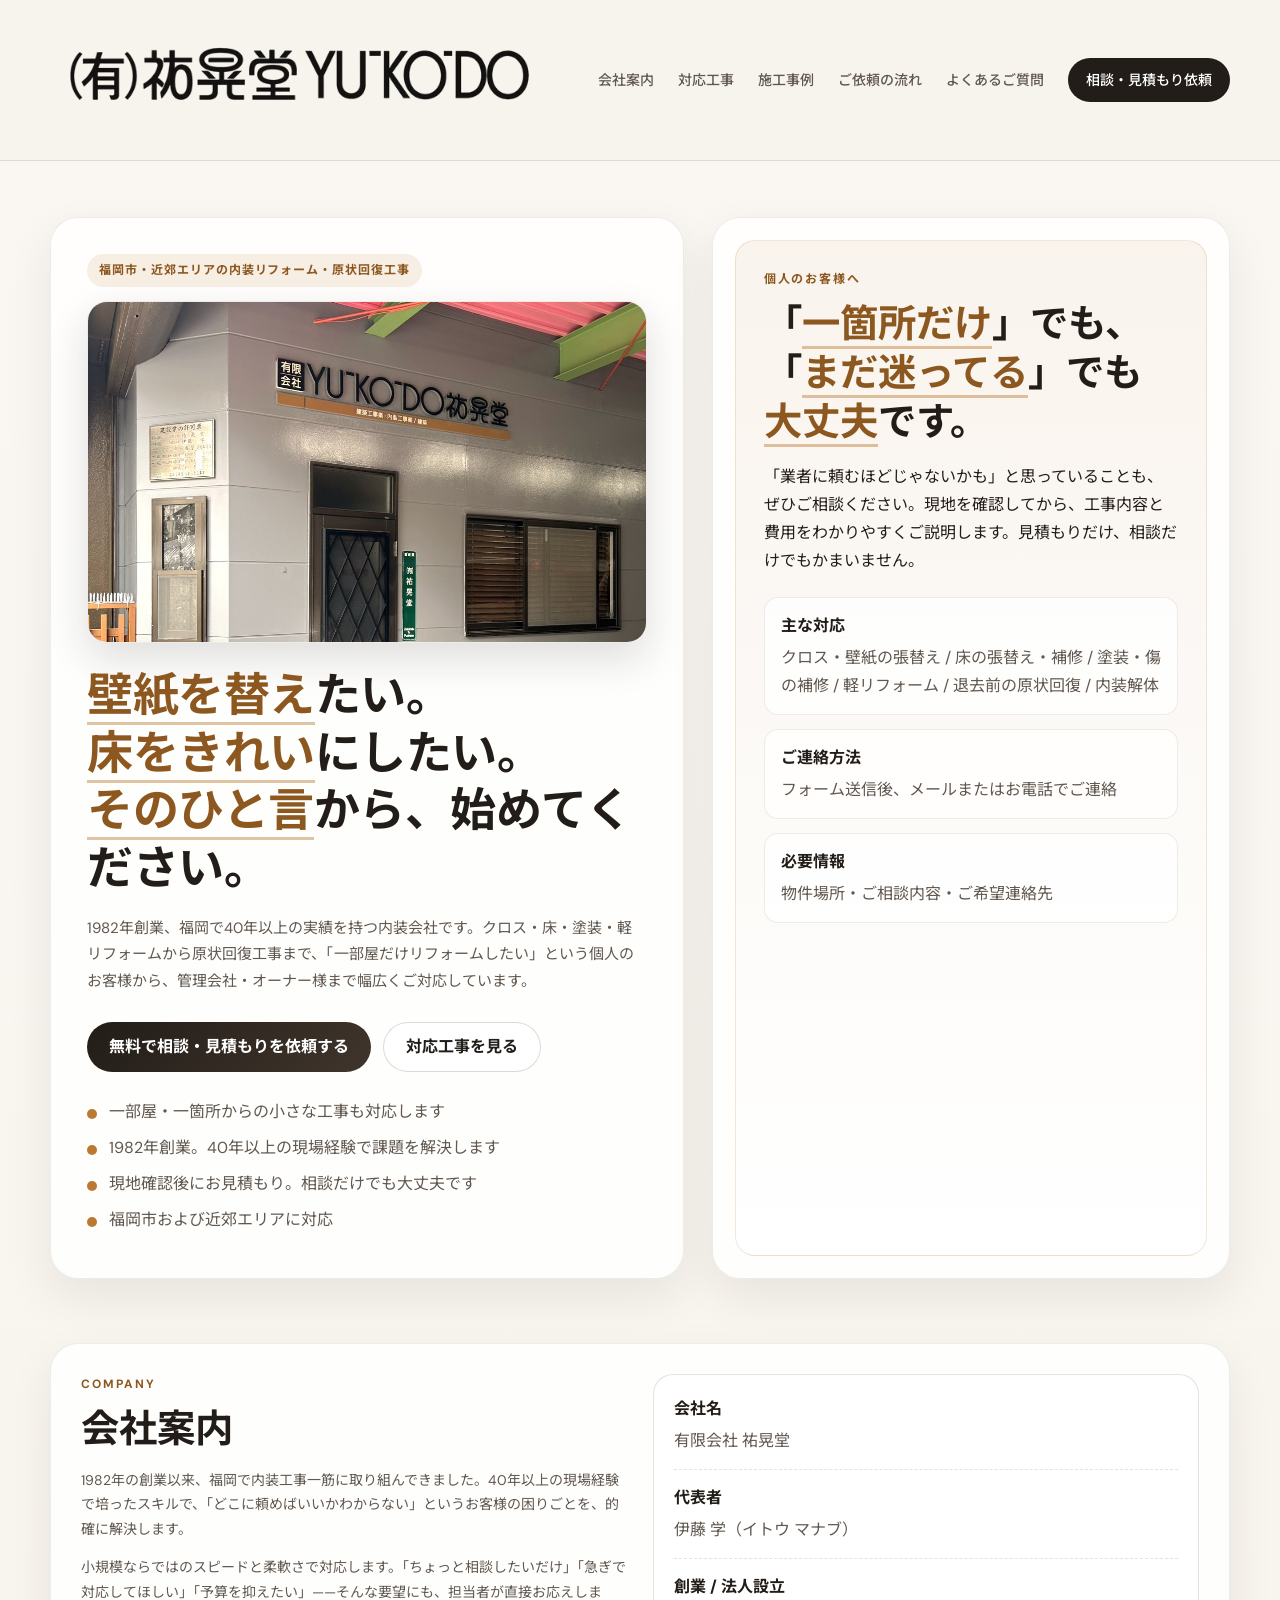
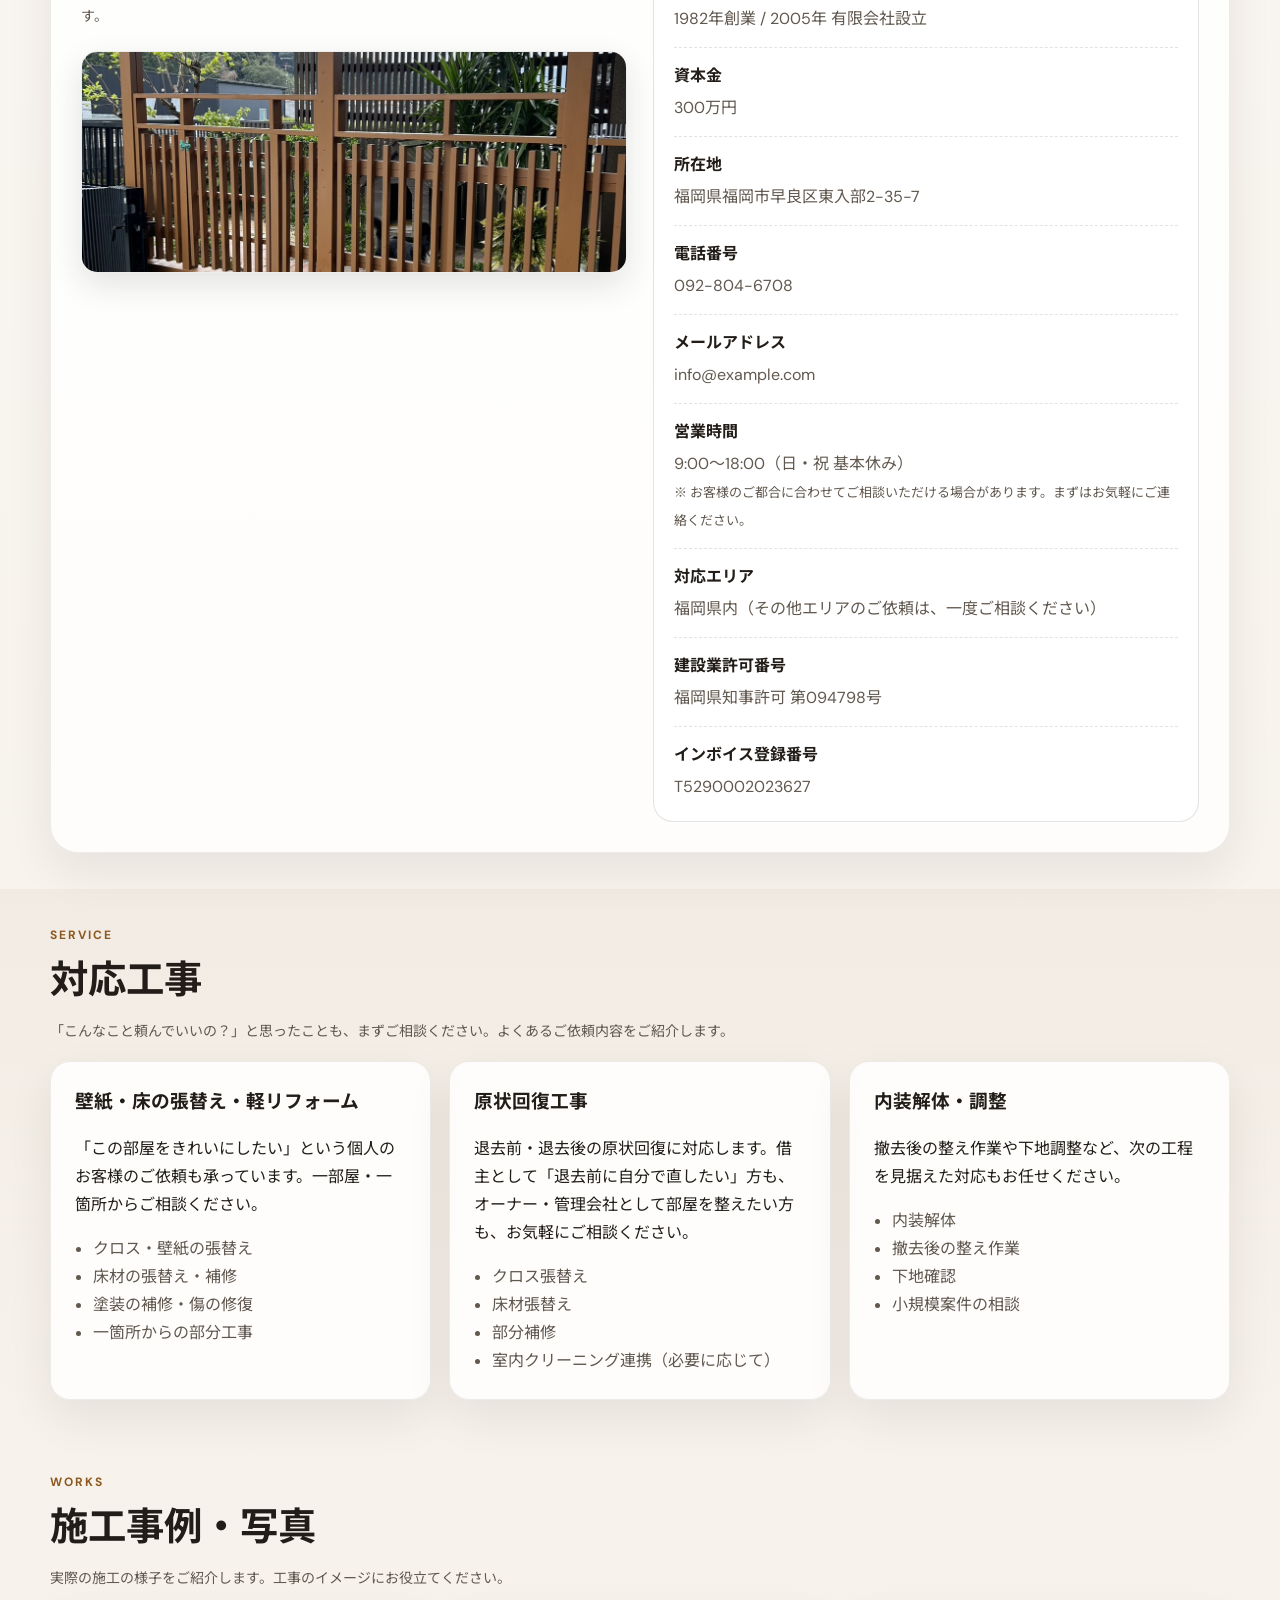
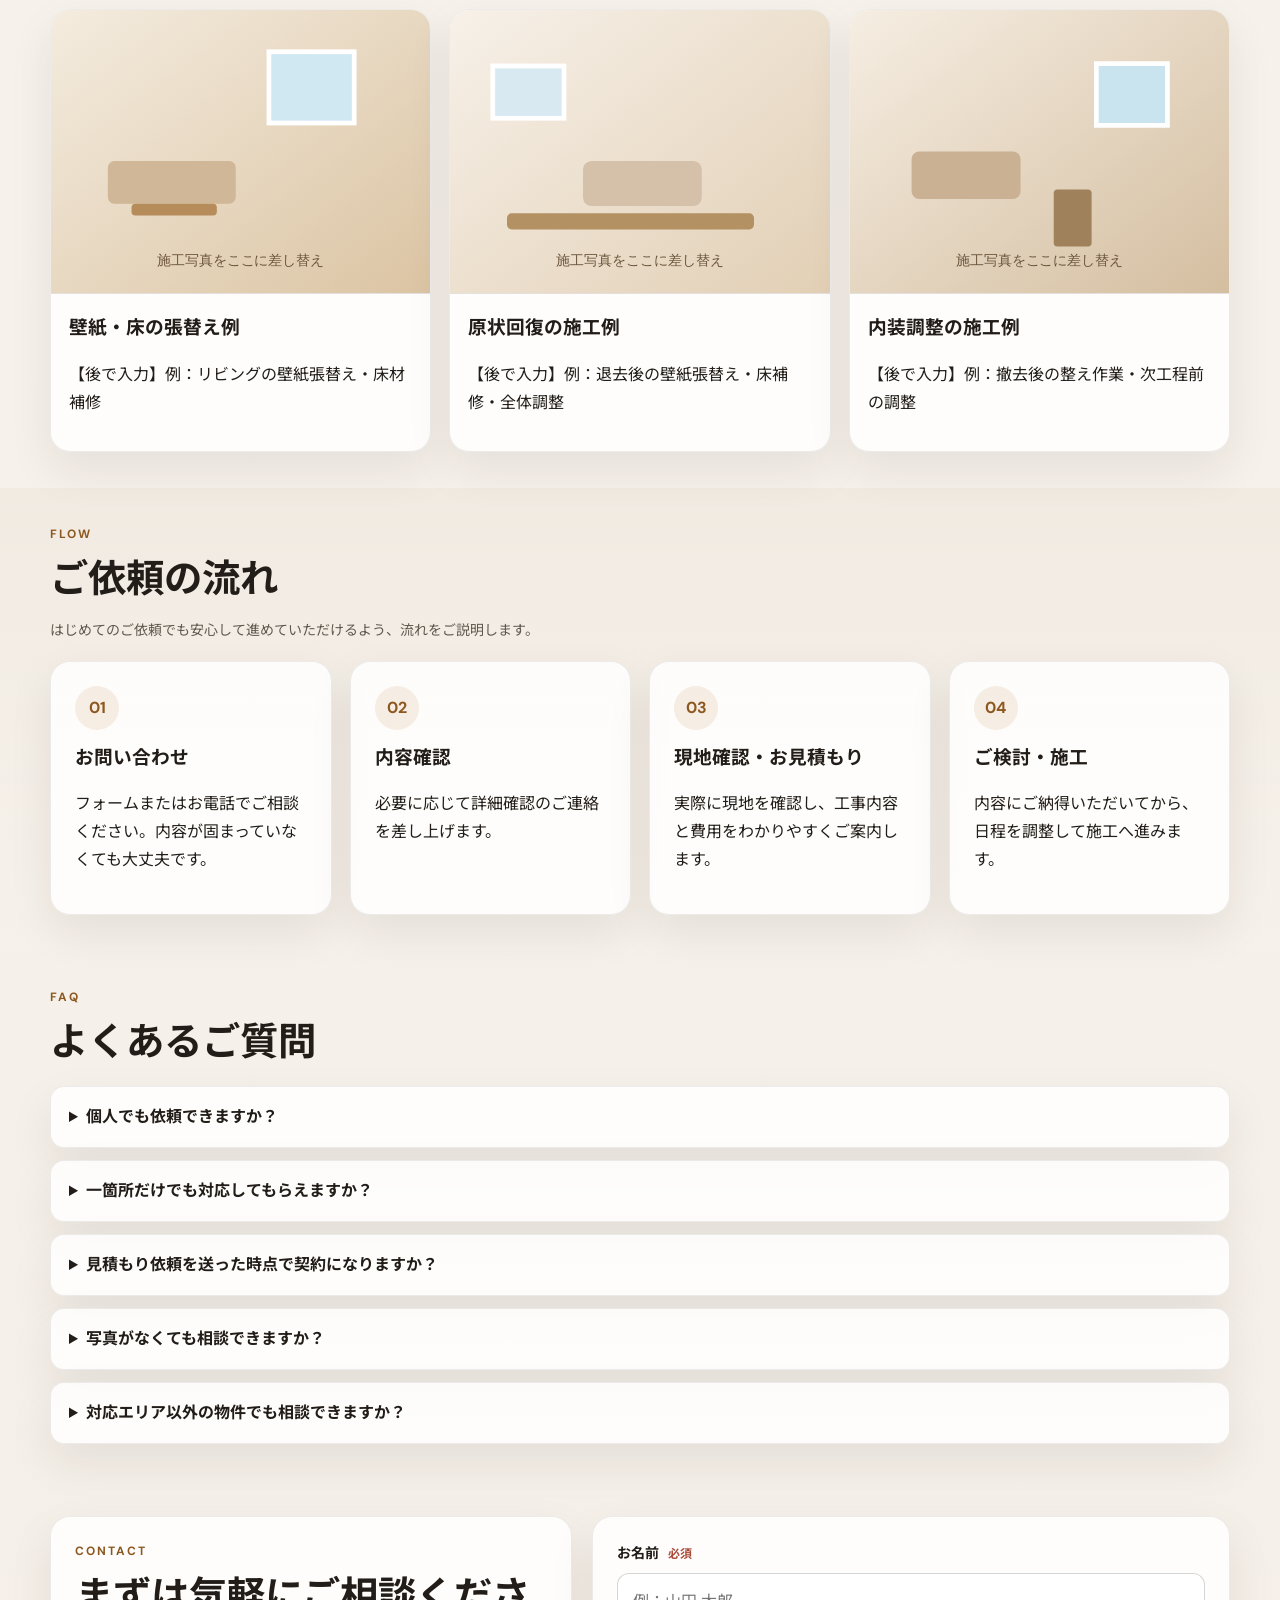
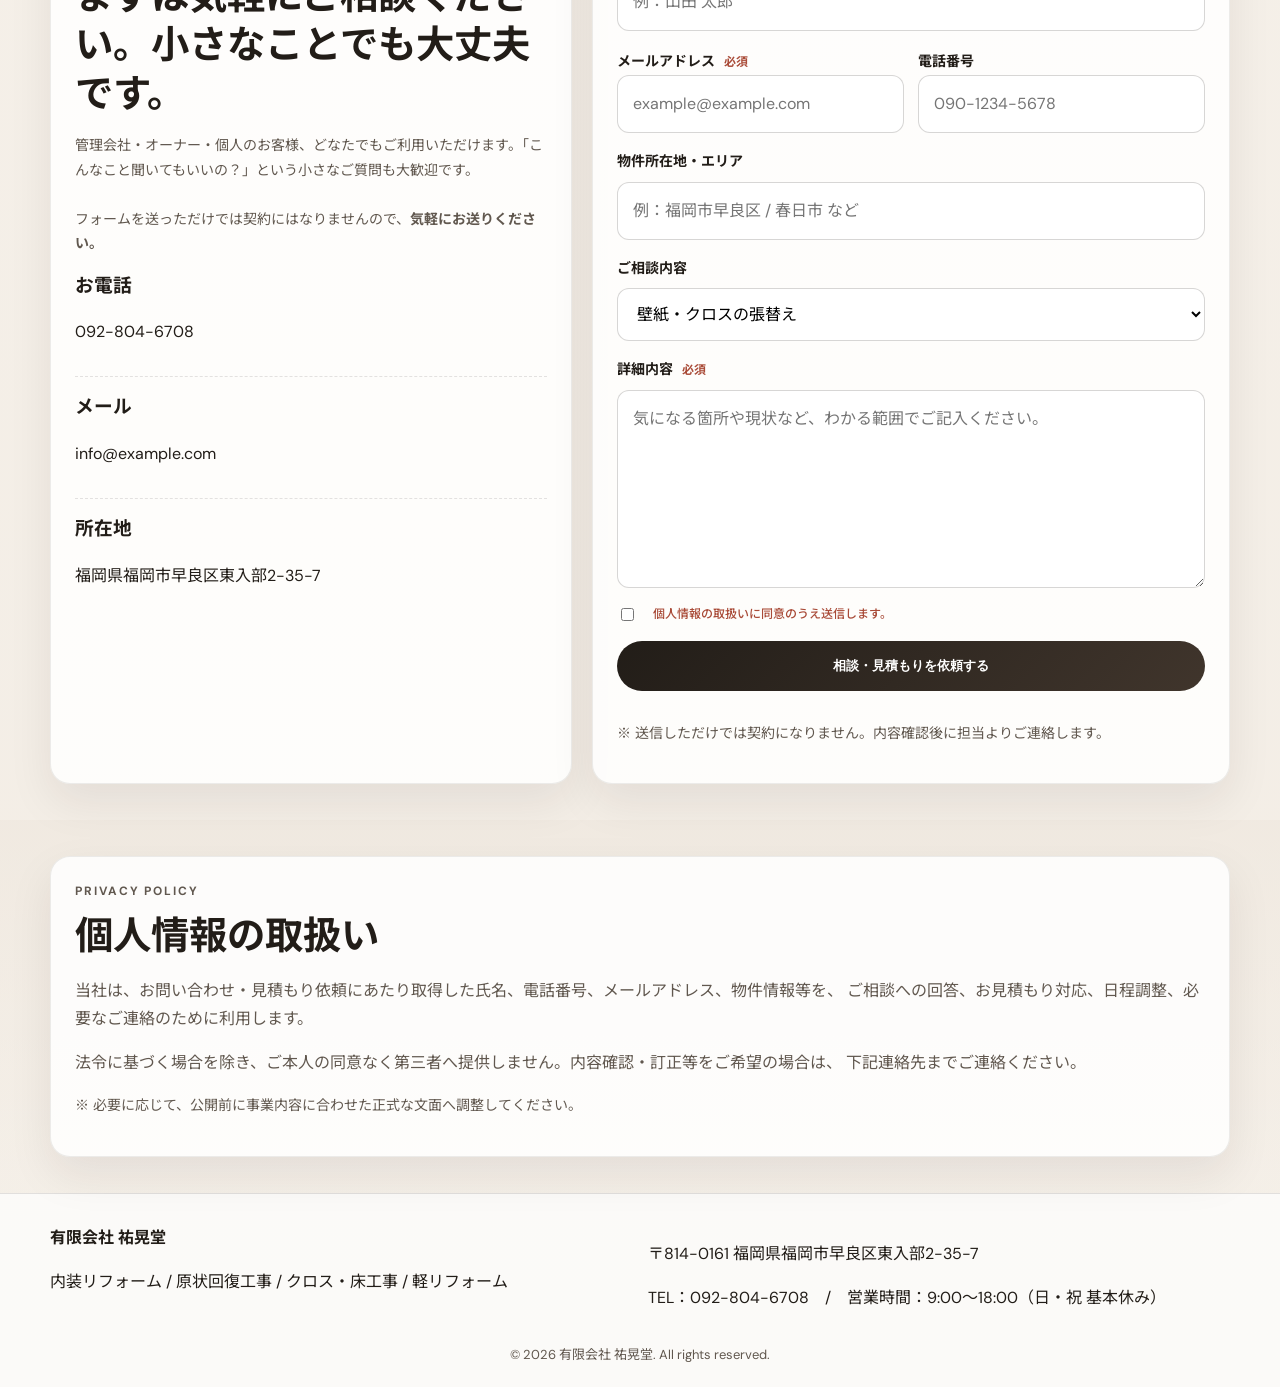
==== index.html @ badb073e "Update index.html" ====
<!DOCTYPE html>
<html lang="ja">
<head>
  <meta charset="UTF-8" />
  <meta name="viewport" content="width=device-width, initial-scale=1.0" />
  <meta name="description" content="有限会社 祐晃堂｜福岡市の内装リフォーム・原状回復工事。壁紙・床の張替えから軽リフォームまで、個人のお客様からオーナー・管理会社様まで対応。まずはお気軽にご相談ください。" />
  <title>有限会社 祐晃堂 | 内装リフォーム・原状回復工事（福岡市）</title>
  <link rel="preconnect" href="https://fonts.googleapis.com">
  <link rel="preconnect" href="https://fonts.gstatic.com" crossorigin>
  <link href="https://fonts.googleapis.com/css2?family=DM+Sans:wght@400;500;700&family=Noto+Sans+JP:wght@400;500;700&display=swap" rel="stylesheet">
  <link rel="stylesheet" href="styles.css" />
</head>
<body>
  <header class="site-header">
    <div class="container header-inner">
      <a href="#top" class="brand" aria-label="有限会社 祐晃堂 トップへ戻る">
        <img src="assets/images/logo.png" alt="有限会社 祐晃堂" class="brand-logo">
      </a>

      <button class="menu-button" id="menuButton" type="button" aria-label="メニューを開く" aria-expanded="false" aria-controls="siteNav">
        <span></span><span></span><span></span>
      </button>

      <nav class="site-nav" id="siteNav">
        <a href="#about">会社案内</a>
        <a href="#service">対応工事</a>
        <a href="#works">施工事例</a>
        <a href="#flow">ご依頼の流れ</a>
        <a href="#faq">よくあるご質問</a>
        <a href="#contact" class="nav-cta">相談・見積もり依頼</a>
      </nav>
    </div>
  </header>

  <main id="top">
    <section class="hero">
      <div class="container hero-grid">
        <div class="hero-copy reveal">
          <p class="eyebrow">福岡市・近郊エリアの内装リフォーム・原状回復工事</p>

          <div class="hero-main-image">
            <img src="assets/images/hero-main.jpg" alt="内装リフォーム施工イメージ">
          </div>

          <h1><span style="color:#8d5820;box-shadow:inset 0 -3px 0 rgba(187,122,52,0.45);">壁紙を替え</span>たい。<br><span style="color:#8d5820;box-shadow:inset 0 -3px 0 rgba(187,122,52,0.45);">床をきれい</span>にしたい。<br><span style="color:#8d5820;box-shadow:inset 0 -3px 0 rgba(187,122,52,0.45);">そのひと言</span>から、始めてください。</h1>
          <p class="hero-text">
            1982年創業、福岡で40年以上の実績を持つ内装会社です。クロス・床・塗装・軽リフォームから原状回復工事まで、「一部屋だけリフォームしたい」という個人のお客様から、管理会社・オーナー様まで幅広くご対応しています。
          </p>
          <div class="hero-actions">
            <a href="#contact" class="btn btn-primary">無料で相談・見積もりを依頼する</a>
            <a href="#service" class="btn btn-secondary">対応工事を見る</a>
          </div>
          <ul class="hero-points">
            <li>一部屋・一箇所からの小さな工事も対応します</li>
            <li>1982年創業。40年以上の現場経験で課題を解決します</li>
            <li>現地確認後にお見積もり。相談だけでも大丈夫です</li>
            <li>福岡市および近郊エリアに対応</li>
          </ul>
        </div>

        <div class="hero-panel reveal">
          <div class="hero-card">
            <div class="hero-card-label">個人のお客様へ</div>
            <h2>「<span style="color:#8d5820;box-shadow:inset 0 -3px 0 rgba(187,122,52,0.45);">一箇所だけ</span>」でも、「<span style="color:#8d5820;box-shadow:inset 0 -3px 0 rgba(187,122,52,0.45);">まだ迷ってる</span>」でも<span style="color:#8d5820;box-shadow:inset 0 -3px 0 rgba(187,122,52,0.45);">大丈夫</span>です。</h2>
            <p>
              「業者に頼むほどじゃないかも」と思っていることも、ぜひご相談ください。現地を確認してから、工事内容と費用をわかりやすくご説明します。見積もりだけ、相談だけでもかまいません。
            </p>
            <dl class="summary-list">
              <div>
                <dt>主な対応</dt>
                <dd>クロス・壁紙の張替え / 床の張替え・補修 / 塗装・傷の補修 / 軽リフォーム / 退去前の原状回復 / 内装解体</dd>
              </div>
              <div>
                <dt>ご連絡方法</dt>
                <dd>フォーム送信後、メールまたはお電話でご連絡</dd>
              </div>
              <div>
                <dt>必要情報</dt>
                <dd>物件場所・ご相談内容・ご希望連絡先</dd>
              </div>
            </dl>
          </div>
        </div>
      </div>
    </section>

    <section class="section" id="about">
      <div class="container split-card reveal">
        <div>
          <p class="section-label">COMPANY</p>
          <h2>会社案内</h2>
          <p class="section-text">
            1982年の創業以来、福岡で内装工事一筋に取り組んできました。40年以上の現場経験で培ったスキルで、「どこに頼めばいいかわからない」というお客様の困りごとを、的確に解決します。
          </p>
          <p class="section-text" style="margin-top: 14px;">
            小規模ならではのスピードと柔軟さで対応します。「ちょっと相談したいだけ」「急ぎで対応してほしい」「予算を抑えたい」——そんな要望にも、担当者が直接お応えします。
          </p>
          <div class="about-photo reveal" style="margin-top: 22px; border-radius: 16px; overflow: hidden; box-shadow: 0 12px 32px rgba(34,29,24,0.12); border: 1px solid rgba(34,29,24,0.08);">
            <img src="assets/images/about-photo.jpg" alt="担当者・施工の様子" style="width:100%; height:220px; object-fit:cover; display:block;">
          </div>
        </div>
        <div class="company-box">
          <dl class="company-list">
            <div>
              <dt>会社名</dt>
              <dd>有限会社 祐晃堂</dd>
            </div>
            <div>
              <dt>代表者</dt>
              <dd>伊藤 学（イトウ マナブ）</dd>
            </div>
            <div>
              <dt>創業 / 法人設立</dt>
              <dd>1982年創業 / 2005年 有限会社設立</dd>
            </div>
            <div>
              <dt>資本金</dt>
              <dd>300万円</dd>
            </div>
            <div>
              <dt>所在地</dt>
              <dd>福岡県福岡市早良区東入部2-35-7</dd>
            </div>
            <div>
              <dt>電話番号</dt>
              <dd>092-804-6708</dd>
            </div>
            <div>
              <dt>メールアドレス</dt>
              <dd><a href="mailto:info@example.com">info@example.com</a></dd>
            </div>
            <div>
              <dt>営業時間</dt>
              <dd>9:00〜18:00（日・祝 基本休み）<br><span style="font-size:13px;color:var(--sub);">※ お客様のご都合に合わせてご相談いただける場合があります。まずはお気軽にご連絡ください。</span></dd>
            </div>
            <div>
              <dt>対応エリア</dt>
              <dd>福岡県内（その他エリアのご依頼は、一度ご相談ください）</dd>
            </div>
            <div>
              <dt>建設業許可番号</dt>
              <dd>福岡県知事許可 第094798号</dd>
            </div>
            <div>
              <dt>インボイス登録番号</dt>
              <dd>T5290002023627</dd>
            </div>
          </dl>
        </div>
      </div>
    </section>

    <section class="section soft-bg" id="service">
      <div class="container">
        <div class="section-head reveal">
          <p class="section-label">SERVICE</p>
          <h2>対応工事</h2>
          <p class="section-text">「こんなこと頼んでいいの？」と思ったことも、まずご相談ください。よくあるご依頼内容をご紹介します。</p>
        </div>
        <div class="card-grid services-grid">
          <article class="info-card reveal">
            <h3>壁紙・床の張替え・軽リフォーム</h3>
            <p>「この部屋をきれいにしたい」という個人のお客様のご依頼も承っています。一部屋・一箇所からご相談ください。</p>
            <ul>
              <li>クロス・壁紙の張替え</li>
              <li>床材の張替え・補修</li>
              <li>塗装の補修・傷の修復</li>
              <li>一箇所からの部分工事</li>
            </ul>
          </article>
          <article class="info-card reveal">
            <h3>原状回復工事</h3>
            <p>退去前・退去後の原状回復に対応します。借主として「退去前に自分で直したい」方も、オーナー・管理会社として部屋を整えたい方も、お気軽にご相談ください。</p>
            <ul>
              <li>クロス張替え</li>
              <li>床材張替え</li>
              <li>部分補修</li>
              <li>室内クリーニング連携（必要に応じて）</li>
            </ul>
          </article>
          <article class="info-card reveal">
            <h3>内装解体・調整</h3>
            <p>撤去後の整え作業や下地調整など、次の工程を見据えた対応もお任せください。</p>
            <ul>
              <li>内装解体</li>
              <li>撤去後の整え作業</li>
              <li>下地確認</li>
              <li>小規模案件の相談</li>
            </ul>
          </article>
        </div>
      </div>
    </section>

    <section class="section" id="works">
      <div class="container">
        <div class="section-head reveal">
          <p class="section-label">WORKS</p>
          <h2>施工事例・写真</h2>
          <p class="section-text">実際の施工の様子をご紹介します。工事のイメージにお役立てください。</p>
        </div>
        <div class="works-grid">
          <article class="work-card reveal">
            <img src="assets/images/work-01.svg" alt="施工事例1の仮画像" class="work-image">
            <div class="work-body">
              <h3>壁紙・床の張替え例</h3>
              <p>【後で入力】例：リビングの壁紙張替え・床材補修</p>
            </div>
          </article>
          <article class="work-card reveal">
            <img src="assets/images/work-02.svg" alt="施工事例2の仮画像" class="work-image">
            <div class="work-body">
              <h3>原状回復の施工例</h3>
              <p>【後で入力】例：退去後の壁紙張替え・床補修・全体調整</p>
            </div>
          </article>
          <article class="work-card reveal">
            <img src="assets/images/work-03.svg" alt="施工事例3の仮画像" class="work-image">
            <div class="work-body">
              <h3>内装調整の施工例</h3>
              <p>【後で入力】例：撤去後の整え作業・次工程前の調整</p>
            </div>
          </article>
        </div>
      </div>
    </section>

    <section class="section soft-bg" id="flow">
      <div class="container">
        <div class="section-head reveal">
          <p class="section-label">FLOW</p>
          <h2>ご依頼の流れ</h2>
          <p class="section-text">はじめてのご依頼でも安心して進めていただけるよう、流れをご説明します。</p>
        </div>
        <div class="flow-grid">
          <article class="flow-card reveal"><span>01</span><h3>お問い合わせ</h3><p>フォームまたはお電話でご相談ください。内容が固まっていなくても大丈夫です。</p></article>
          <article class="flow-card reveal"><span>02</span><h3>内容確認</h3><p>必要に応じて詳細確認のご連絡を差し上げます。</p></article>
          <article class="flow-card reveal"><span>03</span><h3>現地確認・お見積もり</h3><p>実際に現地を確認し、工事内容と費用をわかりやすくご案内します。</p></article>
          <article class="flow-card reveal"><span>04</span><h3>ご検討・施工</h3><p>内容にご納得いただいてから、日程を調整して施工へ進みます。</p></article>
        </div>
      </div>
    </section>

    <section class="section" id="faq">
      <div class="container">
        <div class="section-head reveal">
          <p class="section-label">FAQ</p>
          <h2>よくあるご質問</h2>
        </div>
        <div class="faq-list">
          <details class="faq-item reveal">
            <summary>個人でも依頼できますか？</summary>
            <p>はい、もちろんです。「自宅の壁紙を替えたい」「退去前に補修したい」という個人のお客様からのご依頼も承っています。管理会社・オーナーに限らず、お気軽にご相談ください。</p>
          </details>
          <details class="faq-item reveal">
            <summary>一箇所だけでも対応してもらえますか？</summary>
            <p>はい、対応しています。「壁紙一枚だけ」「床の一部だけ」といった小さな工事でも、まずはご相談ください。内容を確認してからご案内します。</p>
          </details>
          <details class="faq-item reveal">
            <summary>見積もり依頼を送った時点で契約になりますか？</summary>
            <p>なりません。フォームの送信はあくまでご相談の受付です。内容を確認後に担当からご連絡し、工事内容にご同意いただいてから進めます。</p>
          </details>
          <details class="faq-item reveal">
            <summary>写真がなくても相談できますか？</summary>
            <p>可能です。分かる範囲の状況をご記入ください。必要に応じて担当より確認いたします。</p>
          </details>
          <details class="faq-item reveal">
            <summary>対応エリア以外の物件でも相談できますか？</summary>
            <p>案件内容によっては対応できる場合があります。まずは所在地と内容をご連絡ください。</p>
          </details>
        </div>
      </div>
    </section>

    <section class="section contact-section" id="contact">
      <div class="container contact-grid">
        <article class="contact-info reveal">
          <p class="section-label">CONTACT</p>
          <h2>まずは気軽にご相談ください。小さなことでも大丈夫です。</h2>
          <p class="section-text">
            管理会社・オーナー・個人のお客様、どなたでもご利用いただけます。「こんなこと聞いてもいいの？」という小さなご質問も大歓迎です。<br><br>
            フォームを送っただけでは契約にはなりませんので、<strong>気軽にお送りください。</strong>
          </p>

          <div class="contact-list">
            <div>
              <h3>お電話</h3>
              <p>092-804-6708</p>
            </div>
            <div>
              <h3>メール</h3>
              <p><a href="mailto:info@example.com">info@example.com</a></p>
            </div>
            <div>
              <h3>所在地</h3>
              <p>福岡県福岡市早良区東入部2-35-7</p>
            </div>
          </div>
        </article>

        <article class="contact-form-wrap reveal">
          <form class="contact-form" action="https://formsubmit.co/your-email@example.com" method="POST">
            <input type="hidden" name="_subject" value="【申し込み】ホームページから見積もり依頼が届きました">
            <input type="hidden" name="_template" value="table">
            <input type="hidden" name="_next" value="https://your-domain-or-github-pages-url/thanks.html">
            <input type="hidden" name="_captcha" value="false">
            <input type="hidden" name="お問い合わせ種別" value="見積もり依頼 / ご相談">

            <div class="form-row">
              <label for="name">お名前 <span>必須</span></label>
              <input id="name" name="お名前" type="text" required placeholder="例：山田 太郎">
            </div>
            <div class="form-row two-col">
              <div>
                <label for="email">メールアドレス <span>必須</span></label>
                <input id="email" name="メールアドレス" type="email" required placeholder="example@example.com">
              </div>
              <div>
                <label for="phone">電話番号</label>
                <input id="phone" name="電話番号" type="tel" placeholder="090-1234-5678">
              </div>
            </div>
            <div class="form-row">
              <label for="area">物件所在地・エリア</label>
              <input id="area" name="物件所在地・エリア" type="text" placeholder="例：福岡市早良区 / 春日市 など">
            </div>
            <div class="form-row">
              <label for="type">ご相談内容</label>
              <select id="type" name="ご相談内容">
                <option value="壁紙・クロスの張替え">壁紙・クロスの張替え</option>
                <option value="床の張替え・補修">床の張替え・補修</option>
                <option value="塗装・傷の補修">塗装・傷の補修</option>
                <option value="軽リフォーム（個人）">軽リフォーム（個人）</option>
                <option value="退去前の補修・原状回復">退去前の補修・原状回復</option>
                <option value="原状回復工事（管理会社・オーナー）">原状回復工事（管理会社・オーナー）</option>
                <option value="内装解体">内装解体</option>
                <option value="その他・よくわからない">その他・よくわからない</option>
              </select>
            </div>
            <div class="form-row">
              <label for="message">詳細内容 <span>必須</span></label>
              <textarea id="message" name="詳細内容" required rows="6" placeholder="気になる箇所や現状など、わかる範囲でご記入ください。"></textarea>
            </div>
            <div class="form-row">
              <label class="checkbox-row">
                <input type="checkbox" required>
                <span><a href="#privacy">個人情報の取扱い</a>に同意のうえ送信します。</span>
              </label>
            </div>
            <button type="submit" class="btn btn-primary btn-full">相談・見積もりを依頼する</button>
            <p class="form-note">※ 送信しただけでは契約になりません。内容確認後に担当よりご連絡します。</p>
          </form>
        </article>
      </div>
    </section>

    <section class="section soft-bg" id="privacy">
      <div class="container privacy-box reveal">
        <p class="section-label">PRIVACY POLICY</p>
        <h2>個人情報の取扱い</h2>
        <p>
          当社は、お問い合わせ・見積もり依頼にあたり取得した氏名、電話番号、メールアドレス、物件情報等を、
          ご相談への回答、お見積もり対応、日程調整、必要なご連絡のために利用します。
        </p>
        <p>
          法令に基づく場合を除き、ご本人の同意なく第三者へ提供しません。内容確認・訂正等をご希望の場合は、
          下記連絡先までご連絡ください。
        </p>
        <p class="note">※ 必要に応じて、公開前に事業内容に合わせた正式な文面へ調整してください。</p>
      </div>
    </section>
  </main>

  <footer class="site-footer">
    <div class="container footer-grid">
      <div>
        <strong>有限会社 祐晃堂</strong>
        <p>内装リフォーム / 原状回復工事 / クロス・床工事 / 軽リフォーム</p>
      </div>
      <div>
        <p>〒814-0161 福岡県福岡市早良区東入部2-35-7</p>
        <p>TEL：092-804-6708　/　営業時間：9:00〜18:00（日・祝 基本休み）</p>
      </div>
    </div>
    <p class="copyright">© <span id="year"></span> 有限会社 祐晃堂. All rights reserved.</p>
  </footer>

  <script src="script.js"></script>
</body>
</html>
---- styles.css ----
:root {
  --bg: #f7f3ed;
  --bg-soft: #efe8df;
  --card: #ffffff;
  --text: #221d18;
  --sub: #61584f;
  --line: rgba(34, 29, 24, 0.12);
  --accent: #bb7a34;
  --accent-dark: #8d5820;
  --accent-soft: rgba(187, 122, 52, 0.12);
  --max: 1180px;
  --radius-xl: 28px;
  --radius-lg: 20px;
  --radius-md: 14px;
  --shadow: 0 18px 45px rgba(34, 29, 24, 0.08);
}

* { box-sizing: border-box; }
html { scroll-behavior: smooth; }
body {
  margin: 0;
  font-family: 'DM Sans', 'Noto Sans JP', sans-serif;
  color: var(--text);
  background: linear-gradient(180deg, #faf7f2 0%, #f3ede5 100%);
  line-height: 1.75;
}
a { color: inherit; text-decoration: none; }
img { max-width: 100%; display: block; }
.container { width: min(calc(100% - 32px), var(--max)); margin: 0 auto; }

.site-header {
  position: sticky;
  top: 0;
  z-index: 40;
  background: rgba(247, 243, 237, 0.92);
  backdrop-filter: blur(14px);
  border-bottom: 1px solid var(--line);
}
.header-inner {
  min-height: 74px;
  display: flex;
  align-items: center;
  justify-content: space-between;
  gap: 20px;
}
.brand { display: flex; align-items: center; }
.brand-logo {
  height: 160px;
  width: auto;
  display: block;
}

.site-nav { display: flex; gap: 24px; align-items: center; }
.site-nav a { color: var(--sub); font-size: 14px; font-weight: 500; }
.site-nav a:hover { color: var(--accent-dark); }
.nav-cta {
  background: var(--text);
  color: #fff !important;
  padding: 10px 18px;
  border-radius: 999px;
}
.menu-button {
  display: none;
  width: 44px;
  height: 44px;
  border: 1px solid var(--line);
  background: var(--card);
  border-radius: 12px;
  padding: 10px;
}
.menu-button span {
  display: block;
  width: 100%;
  height: 2px;
  background: var(--text);
  margin: 5px 0;
}

.hero { padding: 56px 0 28px; }
.hero-grid {
  display: grid;
  grid-template-columns: 1.1fr 0.9fr;
  gap: 28px;
  align-items: stretch;
}
.hero-copy, .hero-panel, .split-card, .info-card, .work-card, .flow-card, .contact-info, .contact-form-wrap, .privacy-box {
  background: rgba(255,255,255,0.84);
  border: 1px solid rgba(34,29,24,0.08);
  box-shadow: var(--shadow);
}
.hero-copy {
  padding: 36px;
  border-radius: var(--radius-xl);
}
.eyebrow {
  display: inline-flex;
  margin: 0 0 14px;
  padding: 6px 12px;
  border-radius: 999px;
  background: var(--accent-soft);
  color: var(--accent-dark);
  font-size: 12px;
  font-weight: 700;
  letter-spacing: 0.08em;
}

/* 追加: トップメイン画像 */
.hero-main-image {
  margin: 0 0 24px;
  border-radius: 20px;
  overflow: hidden;
  box-shadow: 0 16px 40px rgba(34, 29, 24, 0.14);
  border: 1px solid rgba(34, 29, 24, 0.08);
}

.hero-main-image img {
  width: 100%;
  height: 340px;
  object-fit: cover;
  display: block;
}

.hero h1 {
  margin: 0 0 18px;
  line-height: 1.25;
  font-size: clamp(26px, 3.8vw, 46px);
  letter-spacing: -0.01em;
}
.hero-text { margin: 0; color: var(--sub); font-size: 15px; }
.hero-actions { margin-top: 28px; display: flex; gap: 12px; flex-wrap: wrap; }
.hero-points {
  margin: 26px 0 0;
  padding: 0;
  list-style: none;
  color: var(--sub);
}
.hero-points li { position: relative; padding-left: 22px; margin-bottom: 8px; }
.hero-points li::before {
  content: "";
  position: absolute;
  left: 0;
  top: 11px;
  width: 10px;
  height: 10px;
  border-radius: 50%;
  background: var(--accent);
}
.hero-panel { border-radius: var(--radius-xl); padding: 22px; }
.hero-card {
  height: 100%;
  border-radius: calc(var(--radius-xl) - 8px);
  background: linear-gradient(180deg, rgba(187,122,52,0.08), rgba(255,255,255,0.95));
  border: 1px solid rgba(187,122,52,0.18);
  padding: 28px;
}
.hero-card-label, .section-label {
  margin: 0 0 10px;
  font-size: 12px;
  letter-spacing: 0.16em;
  font-weight: 700;
  color: var(--accent-dark);
}
.hero-card h2, .section h2 {
  margin: 0 0 12px;
  font-size: clamp(28px, 3vw, 40px);
  line-height: 1.28;
}
.summary-list { margin: 22px 0 0; display: grid; gap: 14px; }
.summary-list div {
  padding: 14px 16px;
  border-radius: var(--radius-md);
  background: rgba(255,255,255,0.76);
  border: 1px solid rgba(34,29,24,0.08);
}
.summary-list dt { font-weight: 700; margin-bottom: 4px; }
.summary-list dd { margin: 0; color: var(--sub); }

.section { padding: 36px 0; }
.soft-bg { background: linear-gradient(180deg, rgba(239,232,223,0.72), rgba(247,243,237,0.3)); }
.split-card {
  border-radius: var(--radius-xl);
  padding: 30px;
  display: grid;
  grid-template-columns: 1fr 1fr;
  gap: 26px;
}
.company-box {
  border-radius: var(--radius-lg);
  border: 1px solid var(--line);
  padding: 20px;
  background: #fff;
}
.company-list, .contact-list { margin: 0; display: grid; gap: 14px; }
.company-list div, .contact-list div {
  padding-bottom: 14px;
  border-bottom: 1px dashed rgba(34,29,24,0.12);
}
.company-list div:last-child, .contact-list div:last-child { border-bottom: none; padding-bottom: 0; }
.company-list dt { font-weight: 700; margin-bottom: 4px; }
.company-list dd { margin: 0; color: var(--sub); }
.note, .section-text, .form-note { color: var(--sub); font-size: 14px; }
.section-head { margin-bottom: 18px; }
.card-grid, .works-grid, .flow-grid { display: grid; gap: 18px; }
.services-grid { grid-template-columns: repeat(3, 1fr); }
.info-card, .work-card, .flow-card, .contact-info, .contact-form-wrap, .privacy-box {
  border-radius: var(--radius-lg);
  padding: 24px;
}
.info-card h3, .work-body h3, .flow-card h3, .contact-list h3 { margin-top: 0; margin-bottom: 10px; }
.info-card ul { margin: 14px 0 0; padding-left: 18px; color: var(--sub); }
.works-grid { grid-template-columns: repeat(3, 1fr); }
.work-card { overflow: hidden; padding: 0; }
.work-image { width: 100%; aspect-ratio: 4 / 3; object-fit: cover; border-bottom: 1px solid var(--line); }
.work-body { padding: 18px; }
.flow-grid { grid-template-columns: repeat(4, 1fr); }
.flow-card span {
  display: inline-flex;
  margin-bottom: 12px;
  width: 44px;
  height: 44px;
  border-radius: 50%;
  background: var(--accent-soft);
  color: var(--accent-dark);
  align-items: center;
  justify-content: center;
  font-weight: 700;
}
.faq-list { display: grid; gap: 12px; }
.faq-item {
  background: rgba(255,255,255,0.84);
  border: 1px solid rgba(34,29,24,0.08);
  border-radius: var(--radius-md);
  padding: 16px 18px;
  box-shadow: var(--shadow);
}
.faq-item summary { cursor: pointer; font-weight: 700; }
.faq-item p { margin: 12px 0 0; color: var(--sub); }
.contact-grid {
  display: grid;
  grid-template-columns: 0.9fr 1.1fr;
  gap: 20px;
}
.contact-form { display: grid; gap: 16px; }
.form-row { display: grid; gap: 8px; }
.form-row label { font-weight: 700; font-size: 14px; }
.form-row label span { color: #a94b38; font-size: 12px; margin-left: 6px; }
.form-row input, .form-row textarea, .form-row select {
  width: 100%;
  border: 1px solid rgba(34,29,24,0.18);
  border-radius: 12px;
  background: #fff;
  padding: 14px 15px;
  font: inherit;
}
.two-col {
  grid-template-columns: 1fr 1fr;
  gap: 14px;
}
.checkbox-row {
  display: flex;
  align-items: flex-start;
  gap: 10px;
  font-weight: 500 !important;
}
.checkbox-row input { width: auto; margin-top: 4px; }
.btn {
  display: inline-flex;
  align-items: center;
  justify-content: center;
  min-height: 50px;
  padding: 0 22px;
  border-radius: 999px;
  border: none;
  font-weight: 700;
  cursor: pointer;
}
.btn-primary {
  background: linear-gradient(135deg, var(--text), #40352c);
  color: #fff;
}
.btn-secondary {
  background: #fff;
  border: 1px solid rgba(34,29,24,0.16);
}
.btn:hover { transform: translateY(-1px); }
.btn-full { width: 100%; }
.privacy-box p { color: var(--sub); }
.site-footer {
  padding: 30px 0 20px;
  border-top: 1px solid var(--line);
  background: rgba(255,255,255,0.72);
}
.footer-grid {
  display: grid;
  grid-template-columns: 1fr 1fr;
  gap: 16px;
}
.copyright { text-align: center; margin: 16px 0 0; color: var(--sub); font-size: 13px; }

.reveal {
  opacity: 0;
  transform: translateY(18px);
  transition: opacity .6s ease, transform .6s ease;
}
.reveal.show {
  opacity: 1;
  transform: translateY(0);
}

@media (max-width: 980px) {
  .hero-grid,
  .split-card,
  .contact-grid,
  .services-grid,
  .works-grid,
  .flow-grid,
  .footer-grid {
    grid-template-columns: 1fr;
  }

  .brand-logo { height: 140px; }

  .site-nav {
    position: absolute;
    top: 74px;
    left: 16px;
    right: 16px;
    display: none;
    flex-direction: column;
    align-items: stretch;
    background: rgba(255,255,255,0.98);
    border: 1px solid var(--line);
    border-radius: 18px;
    padding: 14px;
    box-shadow: var(--shadow);
  }
  .site-nav.is-open { display: flex; }
  .menu-button { display: block; }
}

@media (max-width: 640px) {
  .hero-copy, .hero-panel, .split-card, .info-card, .work-body, .flow-card, .contact-info, .contact-form-wrap, .privacy-box {
    padding: 18px;
  }
  .two-col { grid-template-columns: 1fr; }
  .hero-actions { flex-direction: column; }
  .btn { width: 100%; }

  .hero-main-image img {
    height: 220px;
  }
}
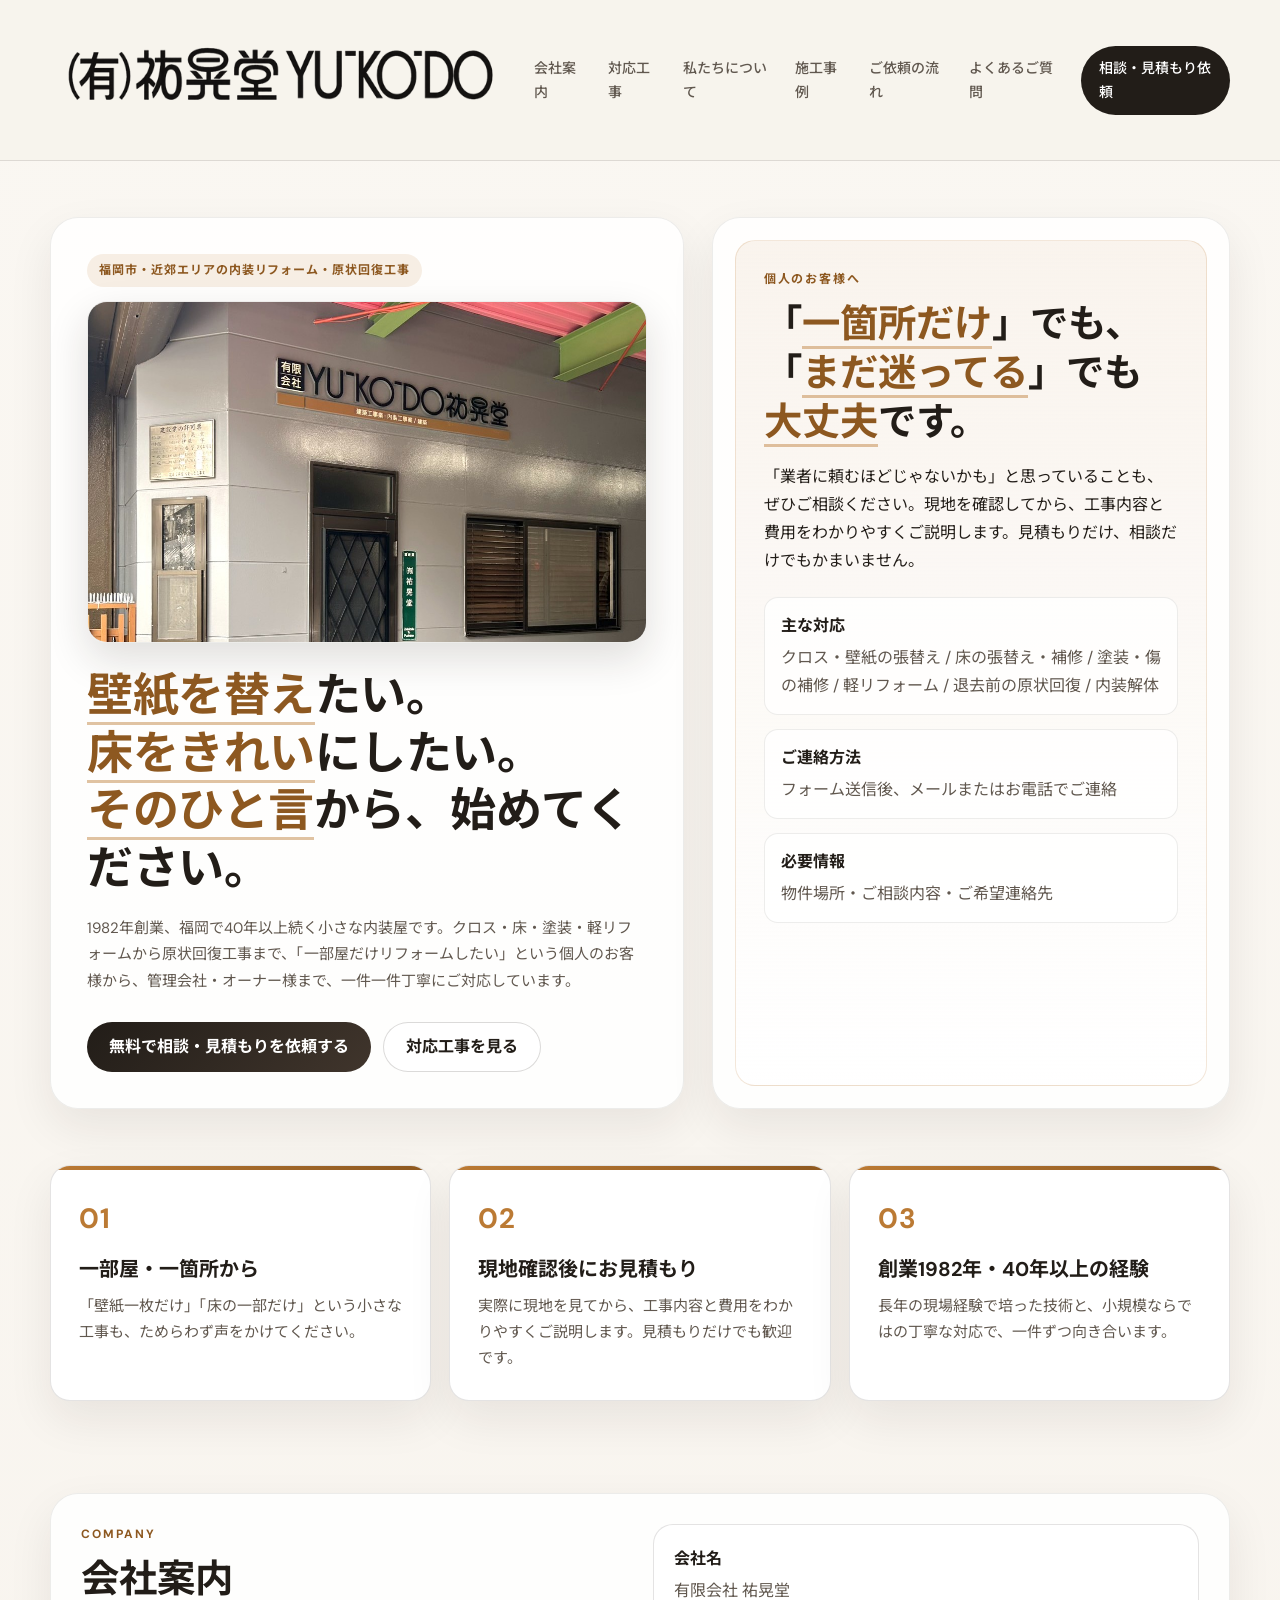
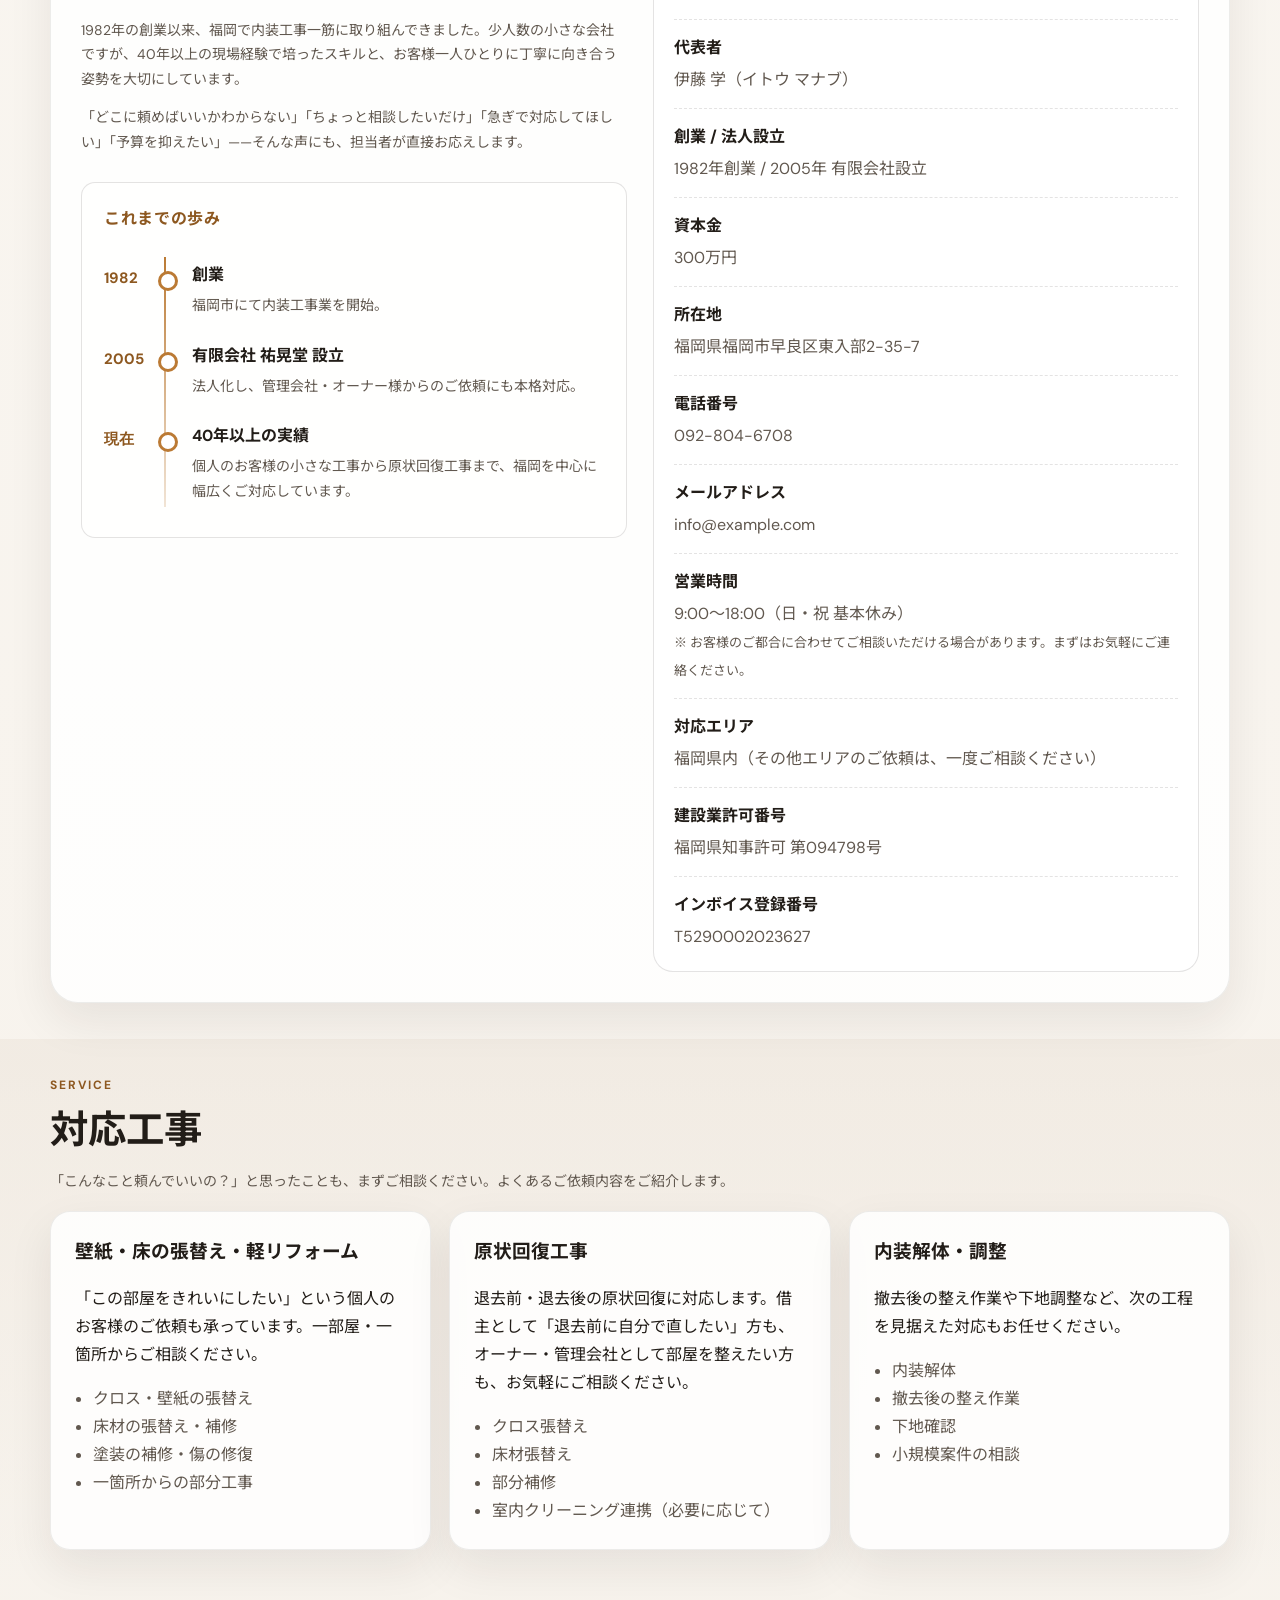
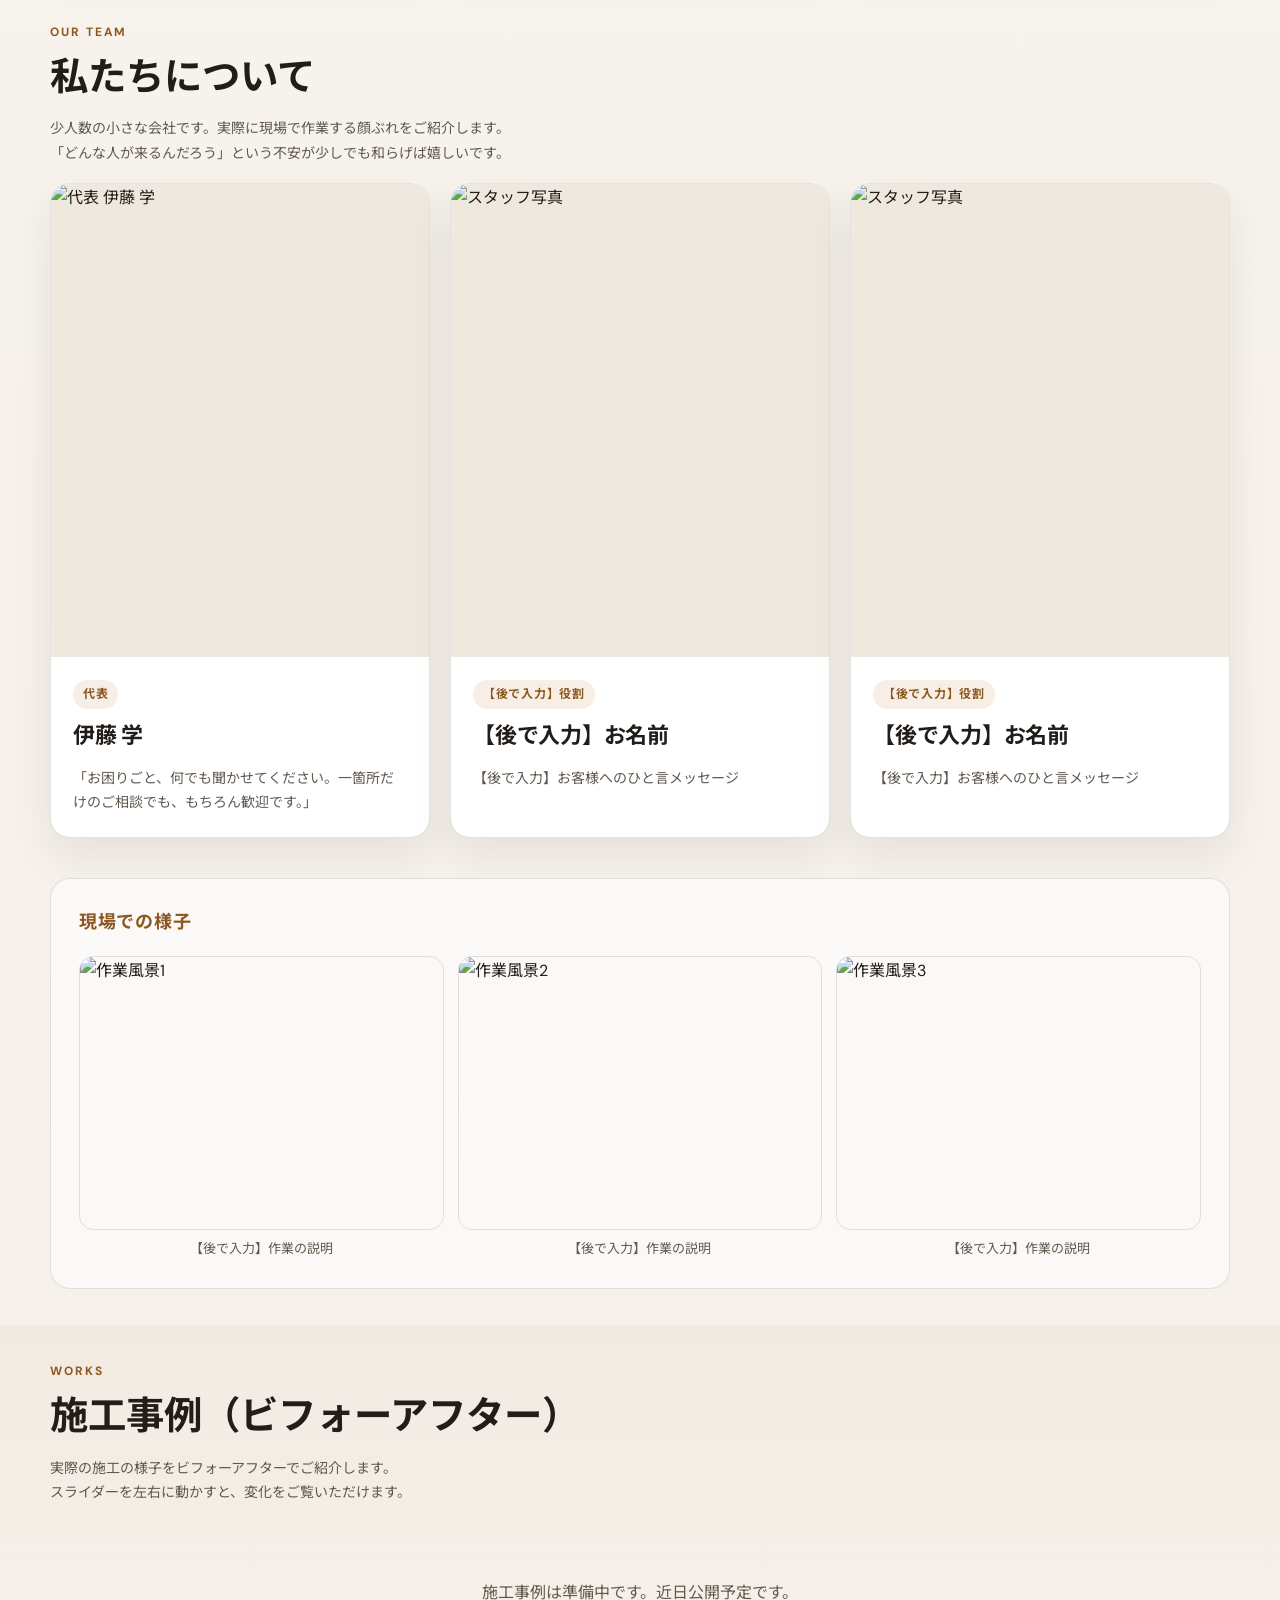
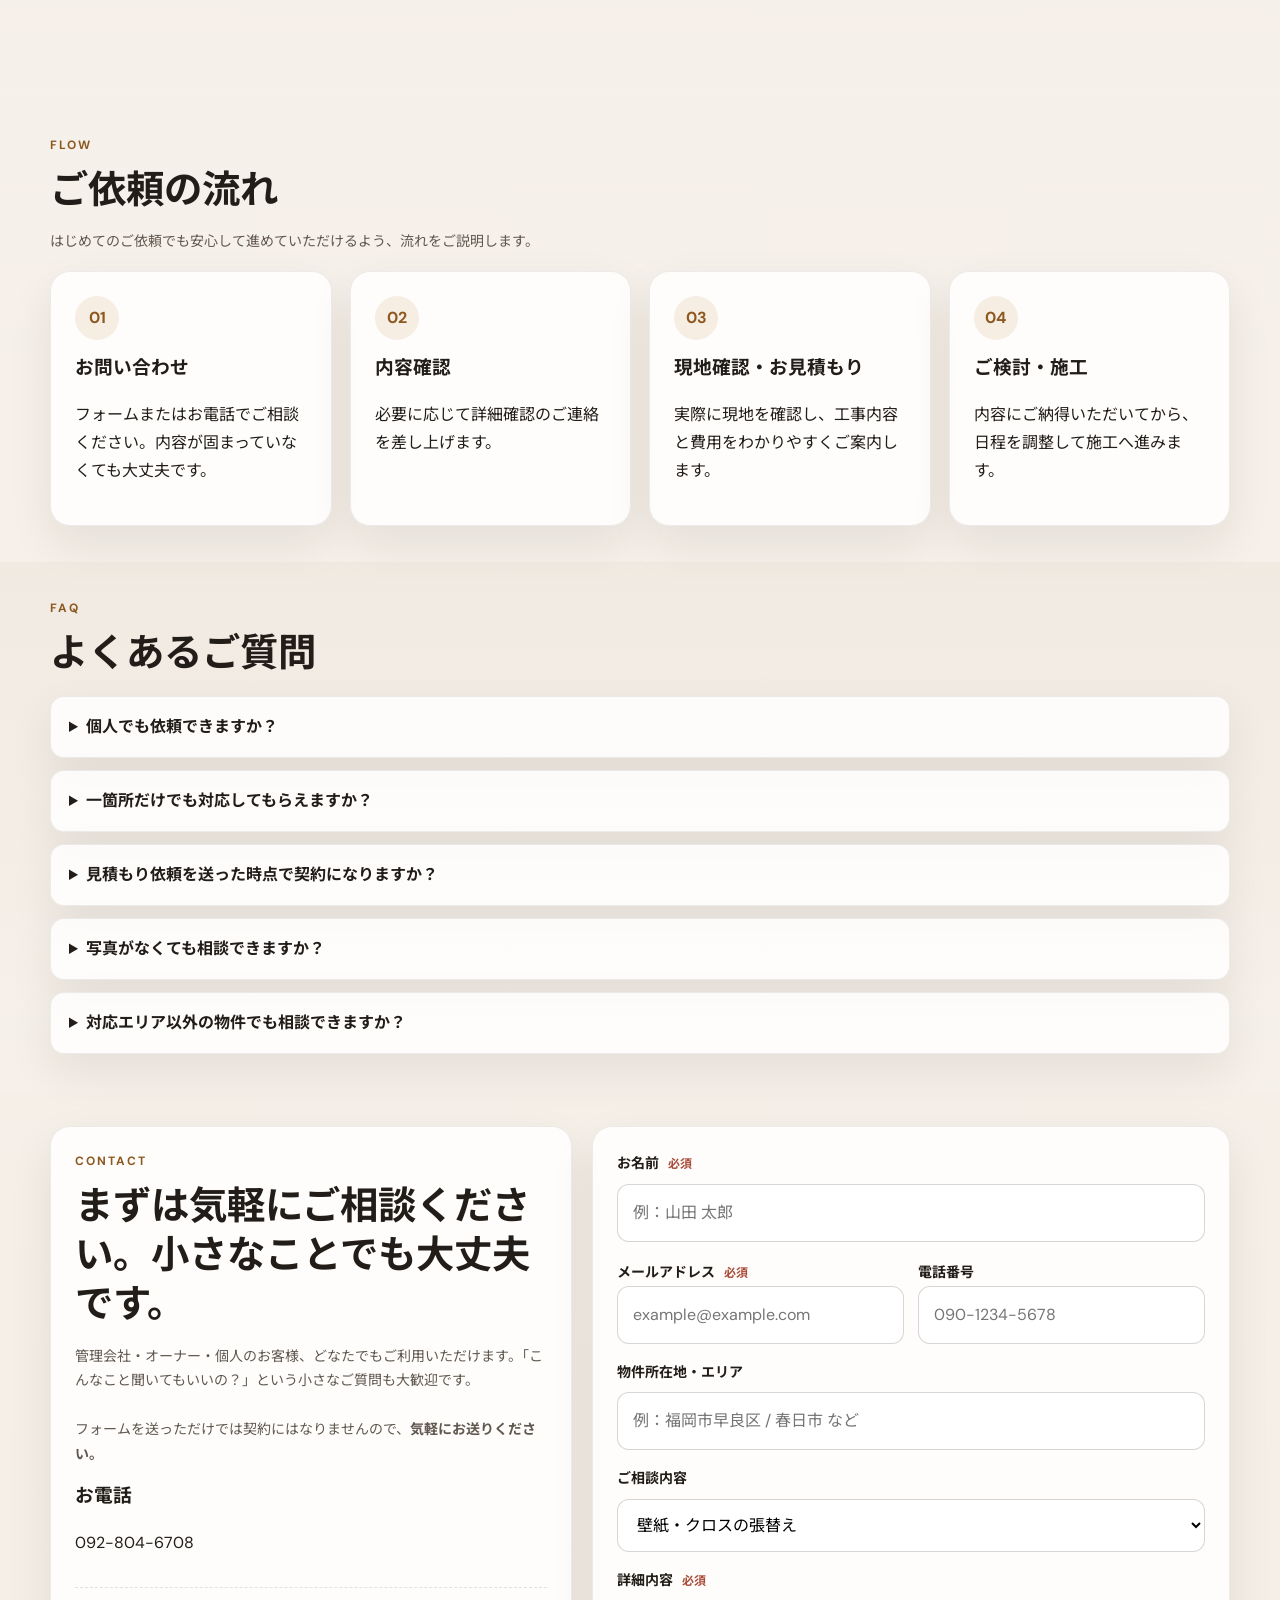
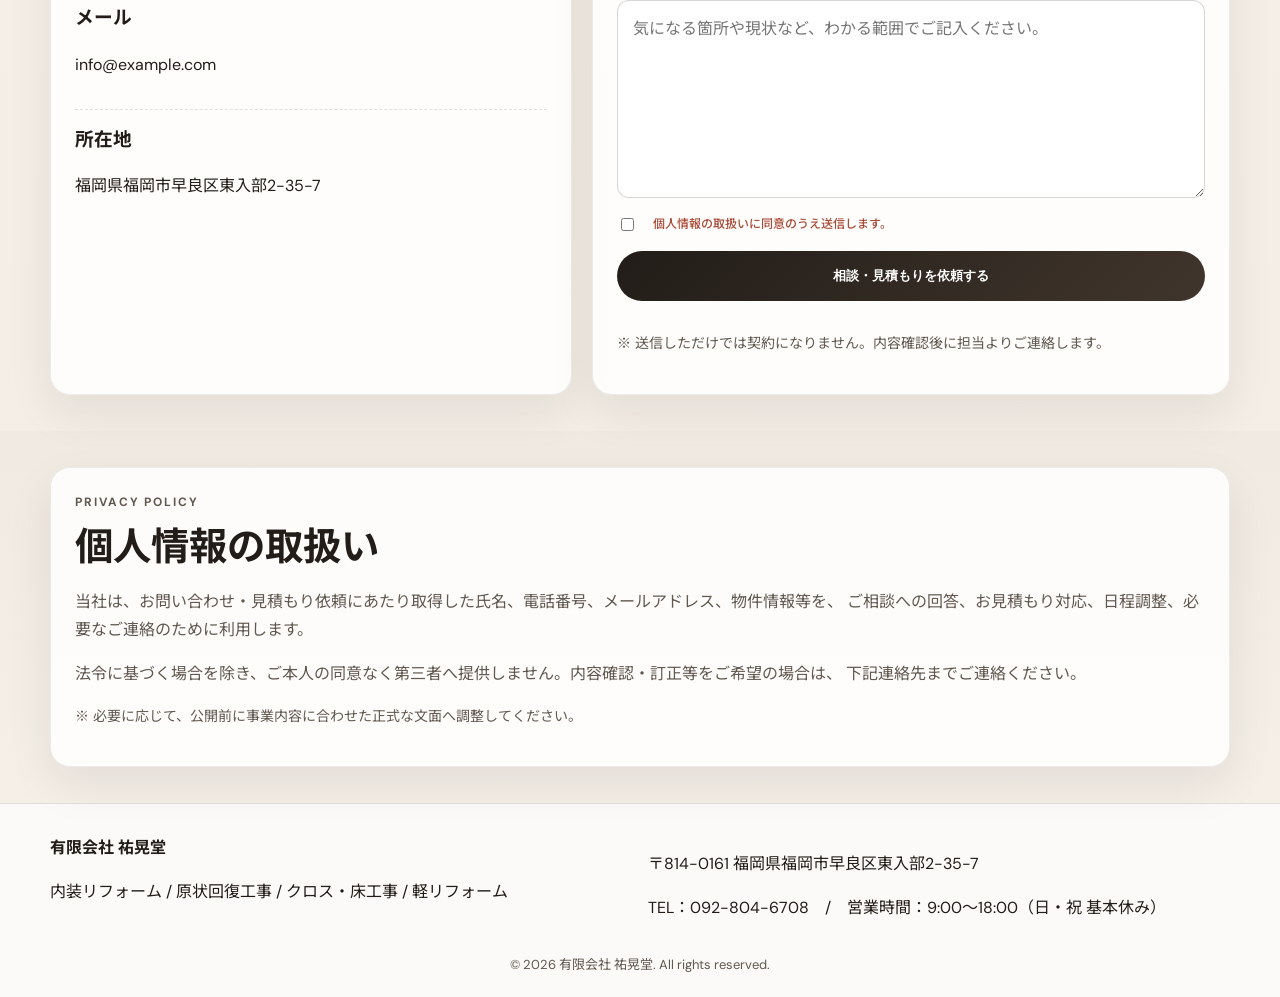
==== commit 9e5a9aca: "Update index.html" ====
--- a/index.html
+++ b/index.html
@@ -3,7 +3,7 @@
 <head>
   <meta charset="UTF-8" />
   <meta name="viewport" content="width=device-width, initial-scale=1.0" />
-  <meta name="description" content="有限会社 祐晃堂｜福岡市の内装リフォーム・原状回復工事。壁紙・床の張替えから軽リフォームまで、個人のお客様からオーナー・管理会社様まで対応。まずはお気軽にご相談ください。" />
+  <meta name="description" content="有限会社 祐晃堂｜福岡市の内装リフォーム・原状回復工事。1982年創業、福岡で40年以上の小さな内装屋。壁紙・床の張替えから軽リフォームまで、一部屋から丁寧にご対応します。" />
   <title>有限会社 祐晃堂 | 内装リフォーム・原状回復工事（福岡市）</title>
   <link rel="preconnect" href="https://fonts.googleapis.com">
   <link rel="preconnect" href="https://fonts.gstatic.com" crossorigin>
@@ -24,6 +24,7 @@
       <nav class="site-nav" id="siteNav">
         <a href="#about">会社案内</a>
         <a href="#service">対応工事</a>
+        <a href="#people">私たちについて</a>
         <a href="#works">施工事例</a>
         <a href="#flow">ご依頼の流れ</a>
         <a href="#faq">よくあるご質問</a>
@@ -42,26 +43,20 @@
             <img src="assets/images/hero-main.jpg" alt="内装リフォーム施工イメージ">
           </div>
 
-          <h1><span style="color:#8d5820;box-shadow:inset 0 -3px 0 rgba(187,122,52,0.45);">壁紙を替え</span>たい。<br><span style="color:#8d5820;box-shadow:inset 0 -3px 0 rgba(187,122,52,0.45);">床をきれい</span>にしたい。<br><span style="color:#8d5820;box-shadow:inset 0 -3px 0 rgba(187,122,52,0.45);">そのひと言</span>から、始めてください。</h1>
+          <h1><span class="highlight">壁紙を替え</span>たい。<br><span class="highlight">床をきれい</span>にしたい。<br><span class="highlight">そのひと言</span>から、始めてください。</h1>
           <p class="hero-text">
-            1982年創業、福岡で40年以上の実績を持つ内装会社です。クロス・床・塗装・軽リフォームから原状回復工事まで、「一部屋だけリフォームしたい」という個人のお客様から、管理会社・オーナー様まで幅広くご対応しています。
+            1982年創業、福岡で40年以上続く小さな内装屋です。クロス・床・塗装・軽リフォームから原状回復工事まで、「一部屋だけリフォームしたい」という個人のお客様から、管理会社・オーナー様まで、一件一件丁寧にご対応しています。
           </p>
           <div class="hero-actions">
             <a href="#contact" class="btn btn-primary">無料で相談・見積もりを依頼する</a>
             <a href="#service" class="btn btn-secondary">対応工事を見る</a>
           </div>
-          <ul class="hero-points">
-            <li>一部屋・一箇所からの小さな工事も対応します</li>
-            <li>1982年創業。40年以上の現場経験で課題を解決します</li>
-            <li>現地確認後にお見積もり。相談だけでも大丈夫です</li>
-            <li>福岡市および近郊エリアに対応</li>
-          </ul>
         </div>
 
         <div class="hero-panel reveal">
           <div class="hero-card">
             <div class="hero-card-label">個人のお客様へ</div>
-            <h2>「<span style="color:#8d5820;box-shadow:inset 0 -3px 0 rgba(187,122,52,0.45);">一箇所だけ</span>」でも、「<span style="color:#8d5820;box-shadow:inset 0 -3px 0 rgba(187,122,52,0.45);">まだ迷ってる</span>」でも<span style="color:#8d5820;box-shadow:inset 0 -3px 0 rgba(187,122,52,0.45);">大丈夫</span>です。</h2>
+            <h2>「<span class="highlight">一箇所だけ</span>」でも、「<span class="highlight">まだ迷ってる</span>」でも<span class="highlight">大丈夫</span>です。</h2>
             <p>
               「業者に頼むほどじゃないかも」と思っていることも、ぜひご相談ください。現地を確認してから、工事内容と費用をわかりやすくご説明します。見積もりだけ、相談だけでもかまいません。
             </p>
@@ -84,19 +79,65 @@
       </div>
     </section>
 
+    <section class="promise-section">
+      <div class="container">
+        <div class="promise-grid">
+          <article class="promise-card reveal">
+            <div class="promise-num">01</div>
+            <h3>一部屋・一箇所から</h3>
+            <p>「壁紙一枚だけ」「床の一部だけ」という小さな工事も、ためらわず声をかけてください。</p>
+          </article>
+          <article class="promise-card reveal">
+            <div class="promise-num">02</div>
+            <h3>現地確認後にお見積もり</h3>
+            <p>実際に現地を見てから、工事内容と費用をわかりやすくご説明します。見積もりだけでも歓迎です。</p>
+          </article>
+          <article class="promise-card reveal">
+            <div class="promise-num">03</div>
+            <h3>創業1982年・40年以上の経験</h3>
+            <p>長年の現場経験で培った技術と、小規模ならではの丁寧な対応で、一件ずつ向き合います。</p>
+          </article>
+        </div>
+      </div>
+    </section>
+
     <section class="section" id="about">
       <div class="container split-card reveal">
         <div>
           <p class="section-label">COMPANY</p>
           <h2>会社案内</h2>
           <p class="section-text">
-            1982年の創業以来、福岡で内装工事一筋に取り組んできました。40年以上の現場経験で培ったスキルで、「どこに頼めばいいかわからない」というお客様の困りごとを、的確に解決します。
+            1982年の創業以来、福岡で内装工事一筋に取り組んできました。少人数の小さな会社ですが、40年以上の現場経験で培ったスキルと、お客様一人ひとりに丁寧に向き合う姿勢を大切にしています。
           </p>
           <p class="section-text" style="margin-top: 14px;">
-            小規模ならではのスピードと柔軟さで対応します。「ちょっと相談したいだけ」「急ぎで対応してほしい」「予算を抑えたい」——そんな要望にも、担当者が直接お応えします。
+            「どこに頼めばいいかわからない」「ちょっと相談したいだけ」「急ぎで対応してほしい」「予算を抑えたい」——そんな声にも、担当者が直接お応えします。
           </p>
-          <div class="about-photo reveal" style="margin-top: 22px; border-radius: 16px; overflow: hidden; box-shadow: 0 12px 32px rgba(34,29,24,0.12); border: 1px solid rgba(34,29,24,0.08);">
-            <img src="assets/images/about-photo.jpg" alt="担当者・施工の様子" style="width:100%; height:220px; object-fit:cover; display:block;">
+
+          <div class="timeline">
+            <h3 class="timeline-title">これまでの歩み</h3>
+            <ol class="timeline-list">
+              <li>
+                <span class="timeline-year">1982</span>
+                <div class="timeline-body">
+                  <strong>創業</strong>
+                  <p>福岡市にて内装工事業を開始。</p>
+                </div>
+              </li>
+              <li>
+                <span class="timeline-year">2005</span>
+                <div class="timeline-body">
+                  <strong>有限会社 祐晃堂 設立</strong>
+                  <p>法人化し、管理会社・オーナー様からのご依頼にも本格対応。</p>
+                </div>
+              </li>
+              <li>
+                <span class="timeline-year">現在</span>
+                <div class="timeline-body">
+                  <strong>40年以上の実績</strong>
+                  <p>個人のお客様の小さな工事から原状回復工事まで、福岡を中心に幅広くご対応しています。</p>
+                </div>
+              </li>
+            </ol>
           </div>
         </div>
         <div class="company-box">
@@ -192,40 +233,88 @@
       </div>
     </section>
 
-    <section class="section" id="works">
+    <section class="section" id="people">
+      <div class="container">
+        <div class="section-head reveal">
+          <p class="section-label">OUR TEAM</p>
+          <h2>私たちについて</h2>
+          <p class="section-text">少人数の小さな会社です。実際に現場で作業する顔ぶれをご紹介します。<br>「どんな人が来るんだろう」という不安が少しでも和らげば嬉しいです。</p>
+        </div>
+
+        <div class="people-grid">
+          <article class="person-card reveal">
+            <div class="person-photo">
+              <img src="assets/images/person-manabu.jpg" alt="代表 伊藤 学">
+            </div>
+            <div class="person-body">
+              <p class="person-role">代表</p>
+              <h3 class="person-name">伊藤 学</h3>
+              <p class="person-message">「お困りごと、何でも聞かせてください。一箇所だけのご相談でも、もちろん歓迎です。」</p>
+            </div>
+          </article>
+
+          <article class="person-card reveal">
+            <div class="person-photo">
+              <img src="assets/images/person-02.jpg" alt="スタッフ写真">
+            </div>
+            <div class="person-body">
+              <p class="person-role">【後で入力】役割</p>
+              <h3 class="person-name">【後で入力】お名前</h3>
+              <p class="person-message">【後で入力】お客様へのひと言メッセージ</p>
+            </div>
+          </article>
+
+          <article class="person-card reveal">
+            <div class="person-photo">
+              <img src="assets/images/person-03.jpg" alt="スタッフ写真">
+            </div>
+            <div class="person-body">
+              <p class="person-role">【後で入力】役割</p>
+              <h3 class="person-name">【後で入力】お名前</h3>
+              <p class="person-message">【後で入力】お客様へのひと言メッセージ</p>
+            </div>
+          </article>
+        </div>
+
+        <div class="working-shots reveal">
+          <h3 class="working-shots-title">現場での様子</h3>
+          <div class="working-shots-grid">
+            <figure class="working-shot">
+              <img src="assets/images/working-01.jpg" alt="作業風景1">
+              <figcaption>【後で入力】作業の説明</figcaption>
+            </figure>
+            <figure class="working-shot">
+              <img src="assets/images/working-02.jpg" alt="作業風景2">
+              <figcaption>【後で入力】作業の説明</figcaption>
+            </figure>
+            <figure class="working-shot">
+              <img src="assets/images/working-03.jpg" alt="作業風景3">
+              <figcaption>【後で入力】作業の説明</figcaption>
+            </figure>
+          </div>
+        </div>
+      </div>
+    </section>
+
+    <section class="section soft-bg" id="works">
       <div class="container">
         <div class="section-head reveal">
           <p class="section-label">WORKS</p>
-          <h2>施工事例・写真</h2>
-          <p class="section-text">実際の施工の様子をご紹介します。工事のイメージにお役立てください。</p>
-        </div>
-        <div class="works-grid">
-          <article class="work-card reveal">
-            <img src="assets/images/work-01.svg" alt="施工事例1の仮画像" class="work-image">
-            <div class="work-body">
-              <h3>壁紙・床の張替え例</h3>
-              <p>【後で入力】例：リビングの壁紙張替え・床材補修</p>
-            </div>
-          </article>
-          <article class="work-card reveal">
-            <img src="assets/images/work-02.svg" alt="施工事例2の仮画像" class="work-image">
-            <div class="work-body">
-              <h3>原状回復の施工例</h3>
-              <p>【後で入力】例：退去後の壁紙張替え・床補修・全体調整</p>
-            </div>
-          </article>
-          <article class="work-card reveal">
-            <img src="assets/images/work-03.svg" alt="施工事例3の仮画像" class="work-image">
-            <div class="work-body">
-              <h3>内装調整の施工例</h3>
-              <p>【後で入力】例：撤去後の整え作業・次工程前の調整</p>
-            </div>
-          </article>
-        </div>
-      </div>
-    </section>
-
-    <section class="section soft-bg" id="flow">
+          <h2>施工事例（ビフォーアフター）</h2>
+          <p class="section-text">実際の施工の様子をビフォーアフターでご紹介します。<br>スライダーを左右に動かすと、変化をご覧いただけます。</p>
+        </div>
+
+        <div id="worksContainer" class="works-list">
+          <p class="works-loading" id="worksLoading">事例を読み込んでいます…</p>
+        </div>
+
+        <p class="works-note" id="worksError" hidden>
+          施工事例の読み込みに失敗しました。お手数ですが、時間をおいて再度お試しください。
+        </p>
+      </div>
+    </section>
+
+    <section class="section" id="flow">
       <div class="container">
         <div class="section-head reveal">
           <p class="section-label">FLOW</p>
@@ -241,7 +330,7 @@
       </div>
     </section>
 
-    <section class="section" id="faq">
+    <section class="section soft-bg" id="faq">
       <div class="container">
         <div class="section-head reveal">
           <p class="section-label">FAQ</p>
--- a/styles.css
+++ b/styles.css
@@ -28,6 +28,11 @@
 img { max-width: 100%; display: block; }
 .container { width: min(calc(100% - 32px), var(--max)); margin: 0 auto; }
 
+.highlight {
+  color: #8d5820;
+  box-shadow: inset 0 -3px 0 rgba(187, 122, 52, 0.45);
+}
+
 .site-header {
   position: sticky;
   top: 0;
@@ -104,7 +109,6 @@
   letter-spacing: 0.08em;
 }
 
-/* 追加: トップメイン画像 */
 .hero-main-image {
   margin: 0 0 24px;
   border-radius: 20px;
@@ -128,23 +132,7 @@
 }
 .hero-text { margin: 0; color: var(--sub); font-size: 15px; }
 .hero-actions { margin-top: 28px; display: flex; gap: 12px; flex-wrap: wrap; }
-.hero-points {
-  margin: 26px 0 0;
-  padding: 0;
-  list-style: none;
-  color: var(--sub);
-}
-.hero-points li { position: relative; padding-left: 22px; margin-bottom: 8px; }
-.hero-points li::before {
-  content: "";
-  position: absolute;
-  left: 0;
-  top: 11px;
-  width: 10px;
-  height: 10px;
-  border-radius: 50%;
-  background: var(--accent);
-}
+
 .hero-panel { border-radius: var(--radius-xl); padding: 22px; }
 .hero-card {
   height: 100%;
@@ -175,6 +163,52 @@
 .summary-list dt { font-weight: 700; margin-bottom: 4px; }
 .summary-list dd { margin: 0; color: var(--sub); }
 
+/* ====== 3つの約束（PROMISE） ====== */
+.promise-section {
+  padding: 28px 0 56px;
+}
+.promise-grid {
+  display: grid;
+  grid-template-columns: repeat(3, 1fr);
+  gap: 18px;
+}
+.promise-card {
+  background: #fff;
+  border: 1px solid var(--line);
+  border-radius: var(--radius-lg);
+  padding: 28px;
+  box-shadow: var(--shadow);
+  position: relative;
+  overflow: hidden;
+}
+.promise-card::before {
+  content: "";
+  position: absolute;
+  top: 0;
+  left: 0;
+  width: 100%;
+  height: 4px;
+  background: linear-gradient(90deg, var(--accent), var(--accent-dark));
+}
+.promise-num {
+  font-family: 'DM Sans', sans-serif;
+  font-size: 28px;
+  font-weight: 700;
+  color: var(--accent);
+  margin-bottom: 12px;
+  letter-spacing: 0.04em;
+}
+.promise-card h3 {
+  margin: 0 0 10px;
+  font-size: 20px;
+  line-height: 1.4;
+}
+.promise-card p {
+  margin: 0;
+  color: var(--sub);
+  font-size: 15px;
+}
+
 .section { padding: 36px 0; }
 .soft-bg { background: linear-gradient(180deg, rgba(239,232,223,0.72), rgba(247,243,237,0.3)); }
 .split-card {
@@ -200,18 +234,312 @@
 .company-list dd { margin: 0; color: var(--sub); }
 .note, .section-text, .form-note { color: var(--sub); font-size: 14px; }
 .section-head { margin-bottom: 18px; }
-.card-grid, .works-grid, .flow-grid { display: grid; gap: 18px; }
-.services-grid { grid-template-columns: repeat(3, 1fr); }
-.info-card, .work-card, .flow-card, .contact-info, .contact-form-wrap, .privacy-box {
+
+/* ====== 年表 ====== */
+.timeline {
+  margin-top: 28px;
+  padding: 22px;
+  background: rgba(255,255,255,0.6);
+  border: 1px solid var(--line);
+  border-radius: var(--radius-md);
+}
+.timeline-title {
+  margin: 0 0 16px;
+  font-size: 16px;
+  color: var(--accent-dark);
+  letter-spacing: 0.04em;
+}
+.timeline-list {
+  list-style: none;
+  margin: 0;
+  padding: 0;
+  position: relative;
+}
+.timeline-list::before {
+  content: "";
+  position: absolute;
+  left: 60px;
+  top: 8px;
+  bottom: 8px;
+  width: 2px;
+  background: linear-gradient(180deg, var(--accent), rgba(187,122,52,0.2));
+}
+.timeline-list li {
+  display: grid;
+  grid-template-columns: 70px 1fr;
+  gap: 18px;
+  padding: 12px 0;
+  position: relative;
+}
+.timeline-list li::after {
+  content: "";
+  position: absolute;
+  left: 54px;
+  top: 22px;
+  width: 14px;
+  height: 14px;
+  border-radius: 50%;
+  background: #fff;
+  border: 3px solid var(--accent);
+}
+.timeline-year {
+  font-family: 'DM Sans', sans-serif;
+  font-weight: 700;
+  color: var(--accent-dark);
+  font-size: 15px;
+  padding-top: 4px;
+}
+.timeline-body strong {
+  display: block;
+  margin-bottom: 4px;
+}
+.timeline-body p {
+  margin: 0;
+  color: var(--sub);
+  font-size: 14px;
+}
+
+.card-grid, .flow-grid { display: grid; gap: 18px; }
+.services-grid { grid-template-columns: repeat(3, 1fr); display: grid; gap: 18px; }
+.info-card, .flow-card, .contact-info, .contact-form-wrap, .privacy-box {
   border-radius: var(--radius-lg);
   padding: 24px;
 }
-.info-card h3, .work-body h3, .flow-card h3, .contact-list h3 { margin-top: 0; margin-bottom: 10px; }
+.info-card h3, .flow-card h3, .contact-list h3 { margin-top: 0; margin-bottom: 10px; }
 .info-card ul { margin: 14px 0 0; padding-left: 18px; color: var(--sub); }
-.works-grid { grid-template-columns: repeat(3, 1fr); }
-.work-card { overflow: hidden; padding: 0; }
-.work-image { width: 100%; aspect-ratio: 4 / 3; object-fit: cover; border-bottom: 1px solid var(--line); }
-.work-body { padding: 18px; }
+
+/* ====== 私たちについて（PEOPLE） ====== */
+.people-grid {
+  display: grid;
+  grid-template-columns: repeat(3, 1fr);
+  gap: 20px;
+  margin-bottom: 40px;
+}
+.person-card {
+  background: #fff;
+  border: 1px solid var(--line);
+  border-radius: var(--radius-lg);
+  overflow: hidden;
+  box-shadow: var(--shadow);
+}
+.person-photo {
+  width: 100%;
+  aspect-ratio: 4 / 5;
+  overflow: hidden;
+  background: var(--bg-soft);
+}
+.person-photo img {
+  width: 100%;
+  height: 100%;
+  object-fit: cover;
+  transition: transform 0.6s ease;
+}
+.person-card:hover .person-photo img {
+  transform: scale(1.04);
+}
+.person-body {
+  padding: 22px;
+}
+.person-role {
+  display: inline-block;
+  margin: 0 0 8px;
+  padding: 4px 10px;
+  font-size: 12px;
+  font-weight: 700;
+  color: var(--accent-dark);
+  background: var(--accent-soft);
+  border-radius: 999px;
+  letter-spacing: 0.06em;
+}
+.person-name {
+  margin: 0 0 12px;
+  font-size: 22px;
+  letter-spacing: -0.01em;
+}
+.person-message {
+  margin: 0;
+  color: var(--sub);
+  font-size: 14px;
+  line-height: 1.7;
+}
+
+.working-shots {
+  margin-top: 40px;
+  padding: 28px;
+  background: rgba(255,255,255,0.6);
+  border: 1px solid var(--line);
+  border-radius: var(--radius-lg);
+}
+.working-shots-title {
+  margin: 0 0 18px;
+  font-size: 18px;
+  color: var(--accent-dark);
+  letter-spacing: 0.04em;
+}
+.working-shots-grid {
+  display: grid;
+  grid-template-columns: repeat(3, 1fr);
+  gap: 14px;
+}
+.working-shot {
+  margin: 0;
+}
+.working-shot img {
+  width: 100%;
+  aspect-ratio: 4 / 3;
+  object-fit: cover;
+  border-radius: var(--radius-md);
+  border: 1px solid var(--line);
+}
+.working-shot figcaption {
+  margin-top: 8px;
+  font-size: 13px;
+  color: var(--sub);
+  text-align: center;
+}
+
+/* ====== 施工事例（WORKS） - ビフォーアフター ====== */
+.works-list {
+  display: grid;
+  gap: 28px;
+}
+.works-loading, .works-note {
+  text-align: center;
+  color: var(--sub);
+  padding: 40px 0;
+}
+.work-card {
+  background: #fff;
+  border: 1px solid var(--line);
+  border-radius: var(--radius-lg);
+  overflow: hidden;
+  box-shadow: var(--shadow);
+}
+.ba-slider {
+  position: relative;
+  width: 100%;
+  aspect-ratio: 16 / 10;
+  overflow: hidden;
+  user-select: none;
+  cursor: ew-resize;
+  background: #000;
+}
+.ba-img {
+  position: absolute;
+  inset: 0;
+  width: 100%;
+  height: 100%;
+  object-fit: cover;
+  pointer-events: none;
+  display: block;
+}
+.ba-img-after {
+  /* 右側に「After」を表示。clip-path で描画範囲を制御 */
+  clip-path: inset(0 0 0 50%);
+  transition: clip-path 0.05s linear;
+}
+.ba-handle {
+  position: absolute;
+  top: 0;
+  bottom: 0;
+  left: 50%;
+  width: 3px;
+  background: #fff;
+  transform: translateX(-50%);
+  pointer-events: none;
+  box-shadow: 0 0 0 1px rgba(0,0,0,0.15), 0 4px 12px rgba(0,0,0,0.3);
+}
+.ba-handle::before {
+  content: "";
+  position: absolute;
+  top: 50%;
+  left: 50%;
+  transform: translate(-50%, -50%);
+  width: 44px;
+  height: 44px;
+  border-radius: 50%;
+  background: #fff;
+  border: 2px solid var(--accent);
+  box-shadow: 0 4px 16px rgba(0,0,0,0.25);
+}
+.ba-handle::after {
+  content: "‹ ›";
+  position: absolute;
+  top: 50%;
+  left: 50%;
+  transform: translate(-50%, -50%);
+  font-size: 18px;
+  font-weight: 700;
+  color: var(--accent-dark);
+  letter-spacing: -2px;
+  z-index: 1;
+}
+.ba-label {
+  position: absolute;
+  top: 14px;
+  padding: 6px 14px;
+  font-size: 12px;
+  font-weight: 700;
+  letter-spacing: 0.12em;
+  color: #fff;
+  background: rgba(0,0,0,0.55);
+  border-radius: 999px;
+  pointer-events: none;
+}
+.ba-label-before { left: 14px; }
+.ba-label-after { right: 14px; }
+
+.work-body {
+  padding: 24px;
+}
+.work-meta {
+  display: flex;
+  flex-wrap: wrap;
+  gap: 8px;
+  margin-bottom: 12px;
+}
+.work-tag {
+  display: inline-block;
+  padding: 4px 10px;
+  font-size: 12px;
+  color: var(--accent-dark);
+  background: var(--accent-soft);
+  border-radius: 999px;
+  font-weight: 600;
+}
+.work-body h3 {
+  margin: 0 0 10px;
+  font-size: 22px;
+  line-height: 1.4;
+}
+.work-description {
+  margin: 0 0 14px;
+  color: var(--sub);
+  font-size: 15px;
+}
+.work-details {
+  margin: 0;
+  padding: 14px 16px;
+  background: rgba(247, 243, 237, 0.6);
+  border-radius: var(--radius-md);
+  display: grid;
+  gap: 6px;
+}
+.work-details div {
+  display: flex;
+  gap: 12px;
+  font-size: 14px;
+}
+.work-details dt {
+  font-weight: 700;
+  min-width: 80px;
+  color: var(--text);
+}
+.work-details dd {
+  margin: 0;
+  color: var(--sub);
+}
+
 .flow-grid { grid-template-columns: repeat(4, 1fr); }
 .flow-card span {
   display: inline-flex;
@@ -312,7 +640,9 @@
   .split-card,
   .contact-grid,
   .services-grid,
-  .works-grid,
+  .promise-grid,
+  .people-grid,
+  .working-shots-grid,
   .flow-grid,
   .footer-grid {
     grid-template-columns: 1fr;
@@ -339,7 +669,10 @@
 }
 
 @media (max-width: 640px) {
-  .hero-copy, .hero-panel, .split-card, .info-card, .work-body, .flow-card, .contact-info, .contact-form-wrap, .privacy-box {
+  .hero-copy, .hero-panel, .split-card, .info-card, .flow-card, .contact-info, .contact-form-wrap, .privacy-box {
+    padding: 18px;
+  }
+  .promise-card, .person-body, .work-body, .working-shots {
     padding: 18px;
   }
   .two-col { grid-template-columns: 1fr; }
@@ -349,4 +682,9 @@
   .hero-main-image img {
     height: 220px;
   }
-}
+
+  .ba-handle::before {
+    width: 36px;
+    height: 36px;
+  }
+}
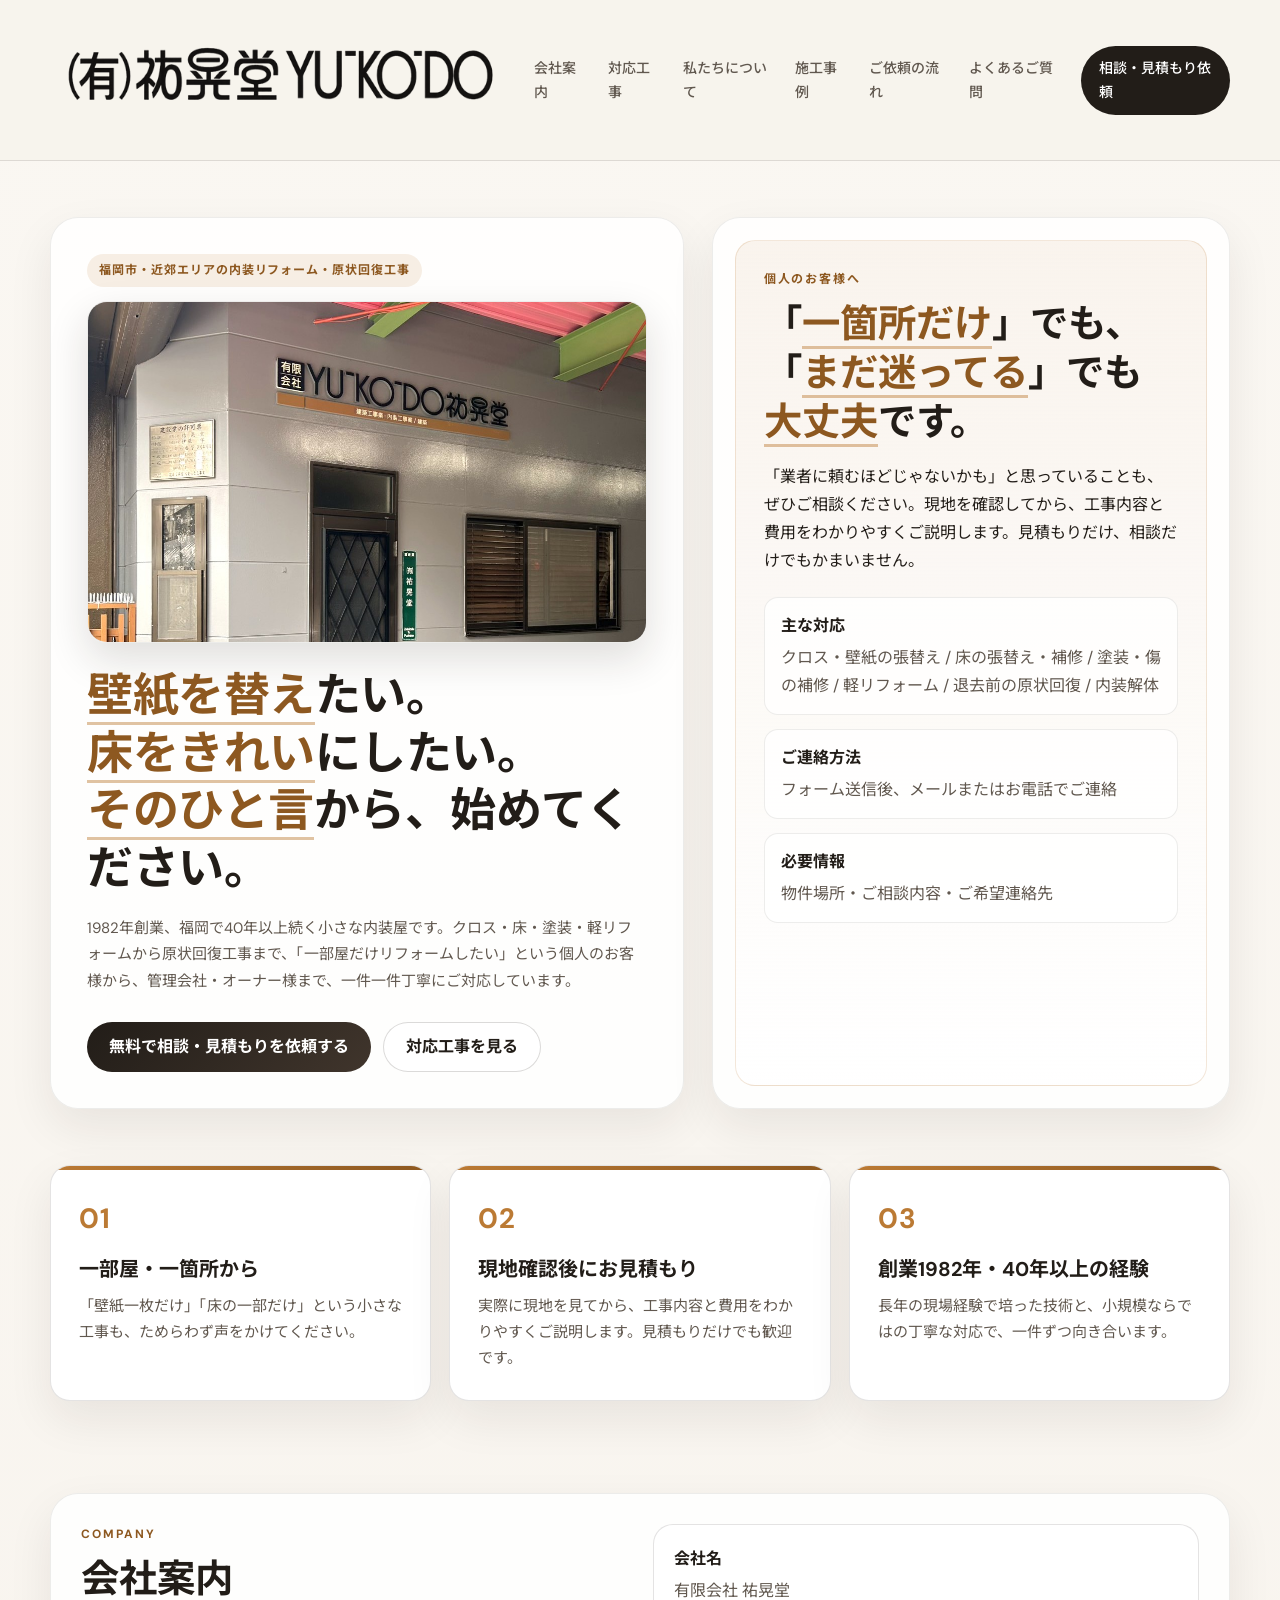
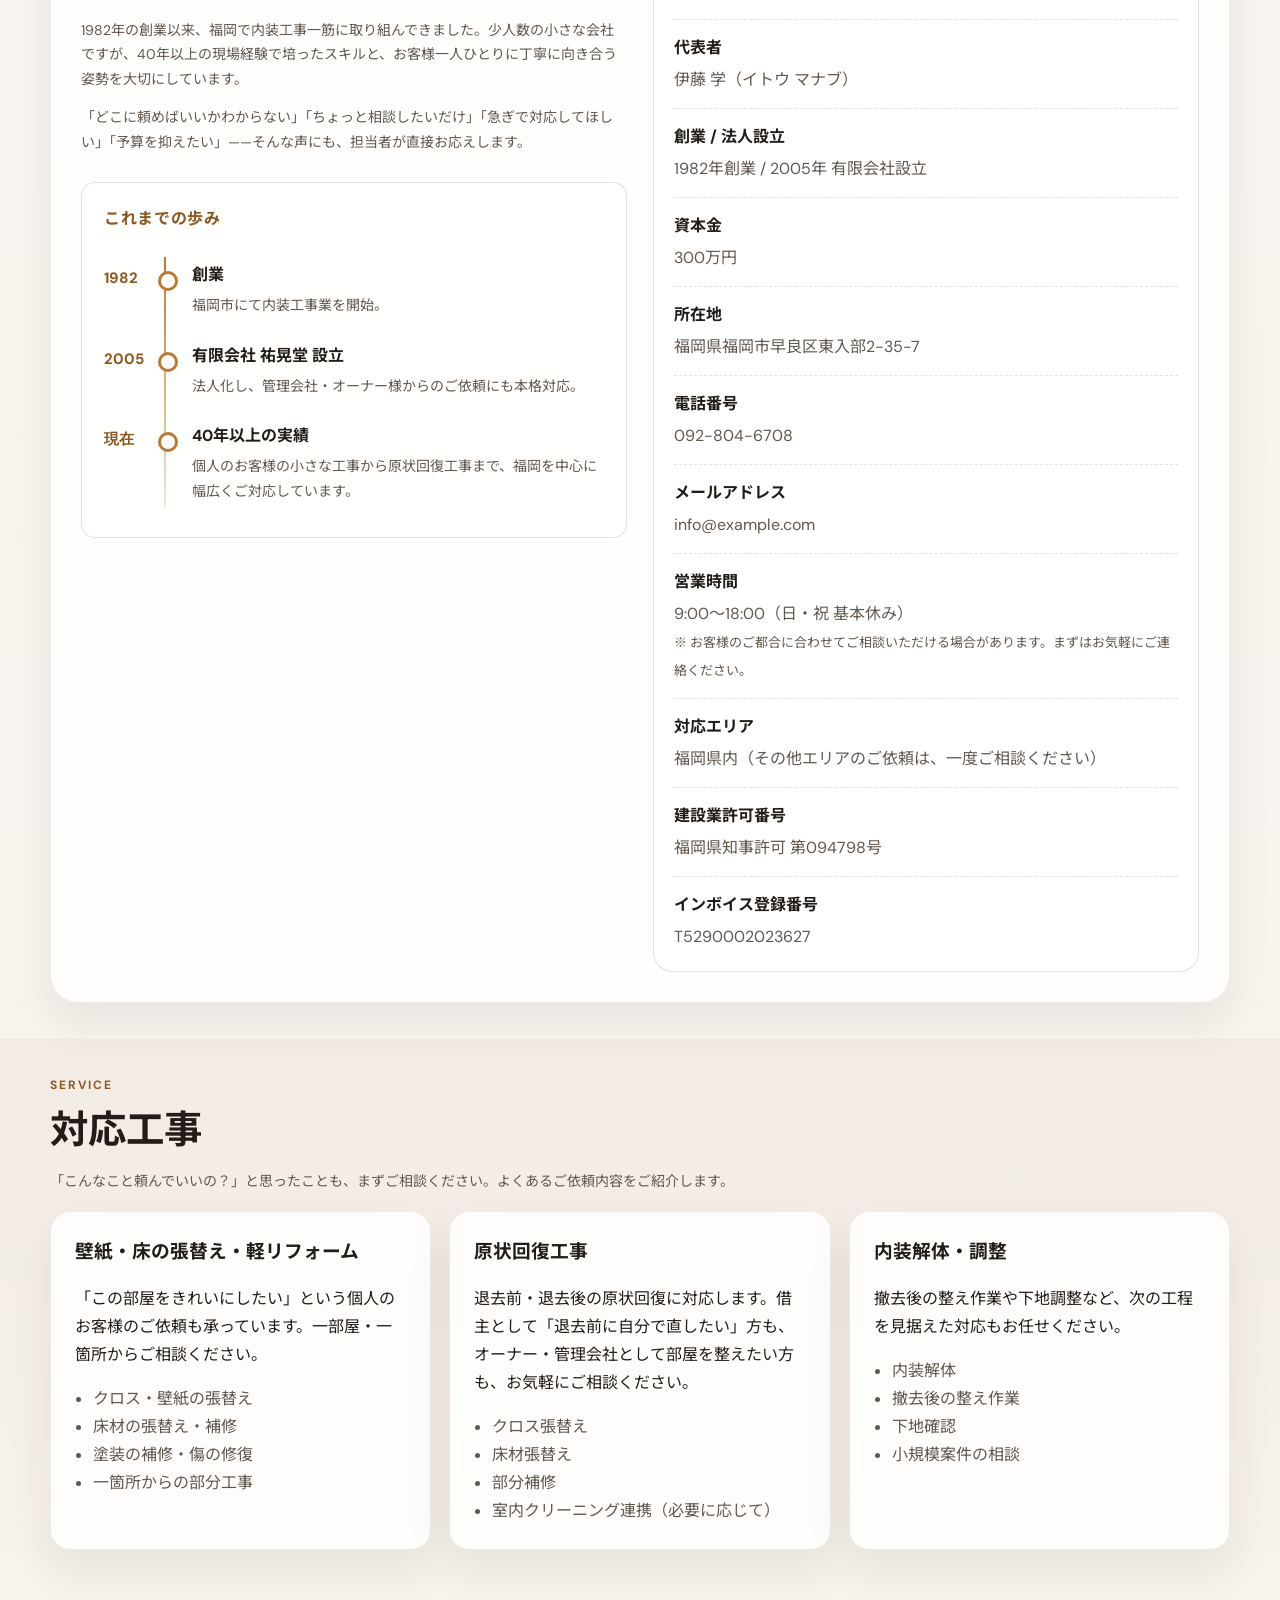
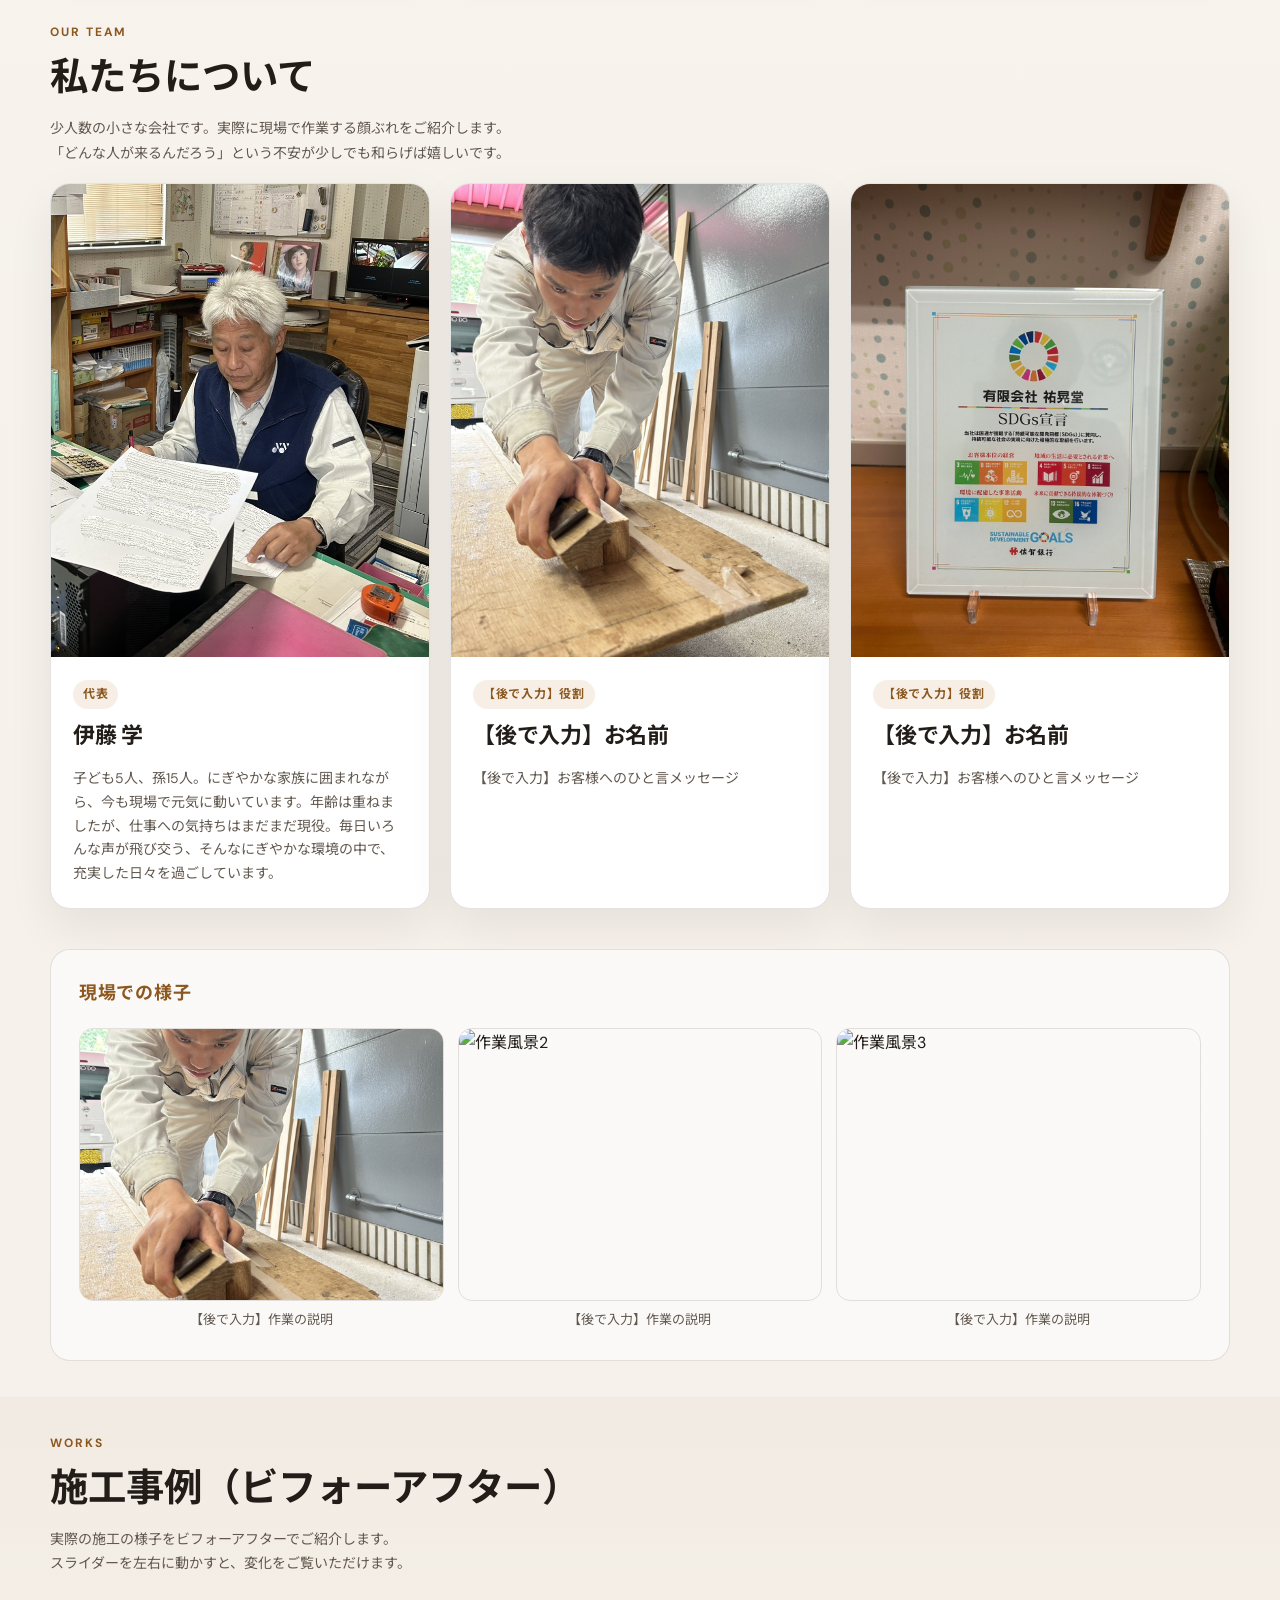
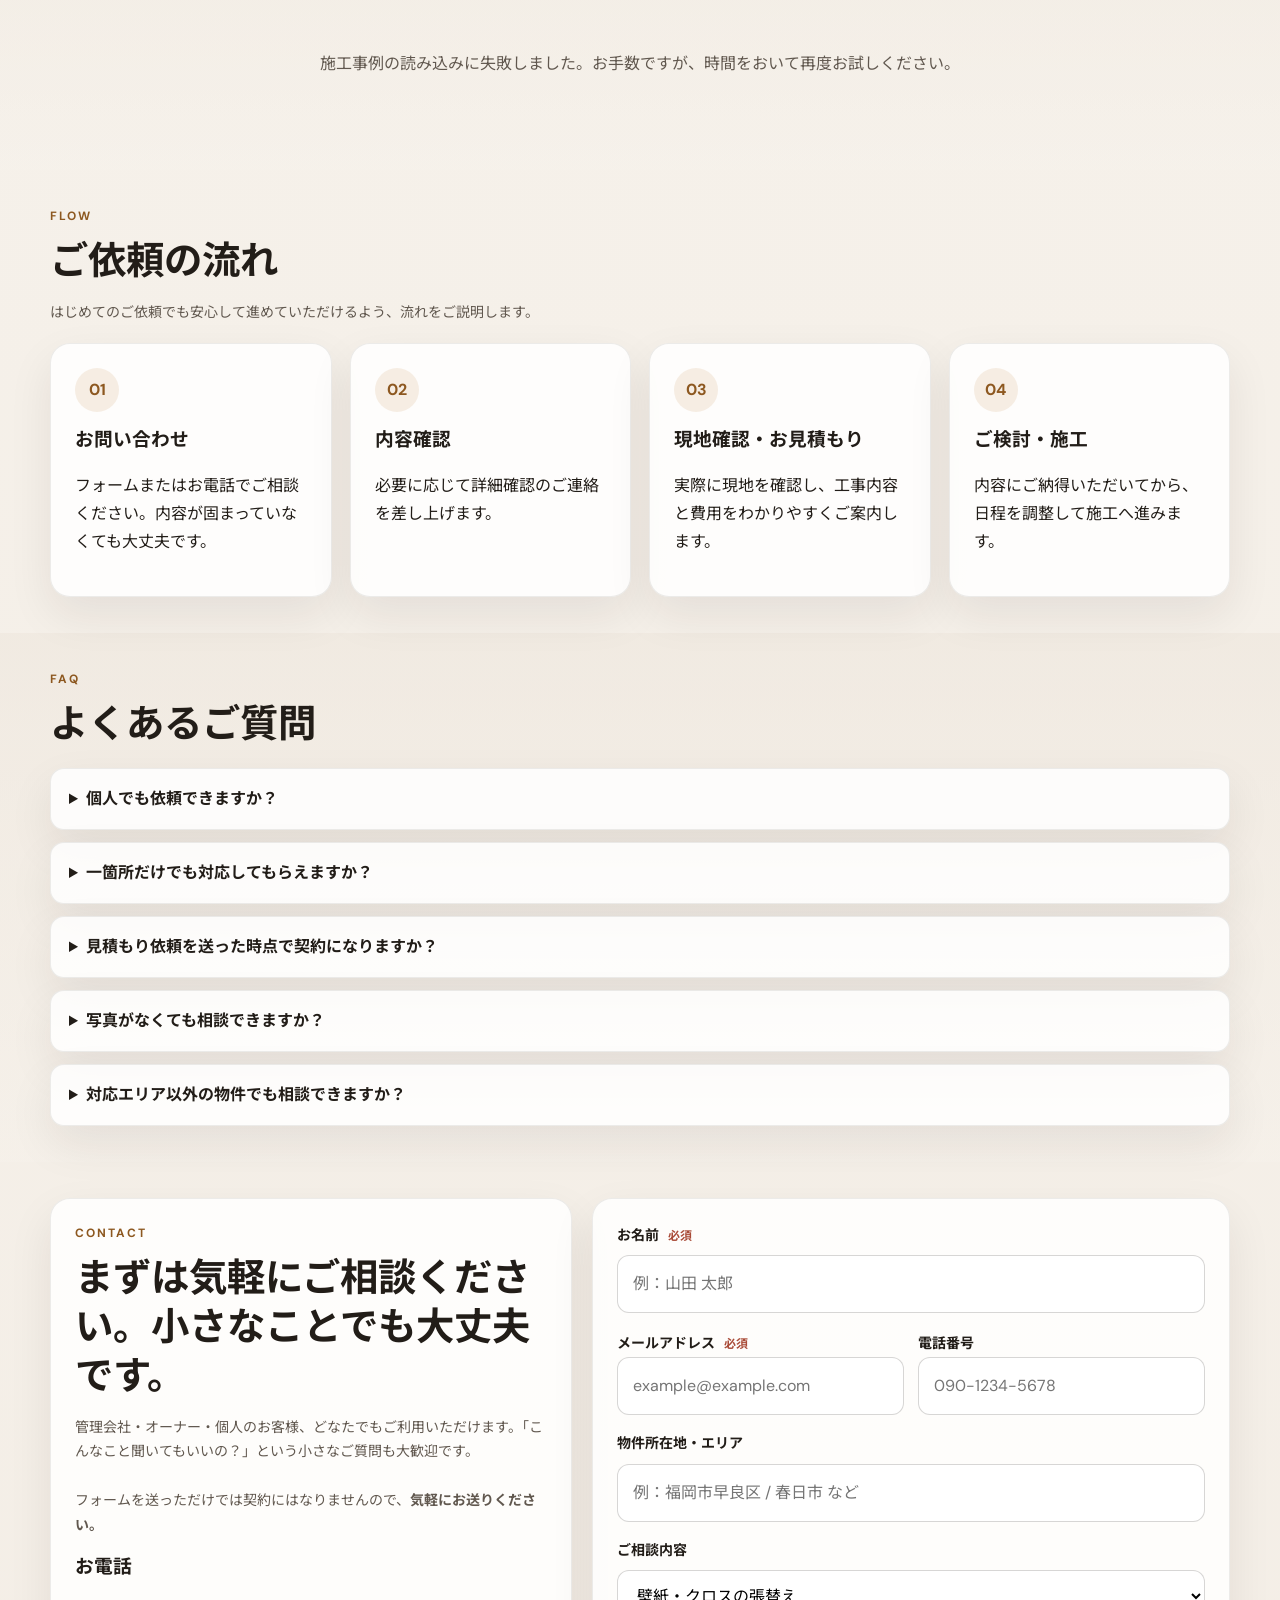
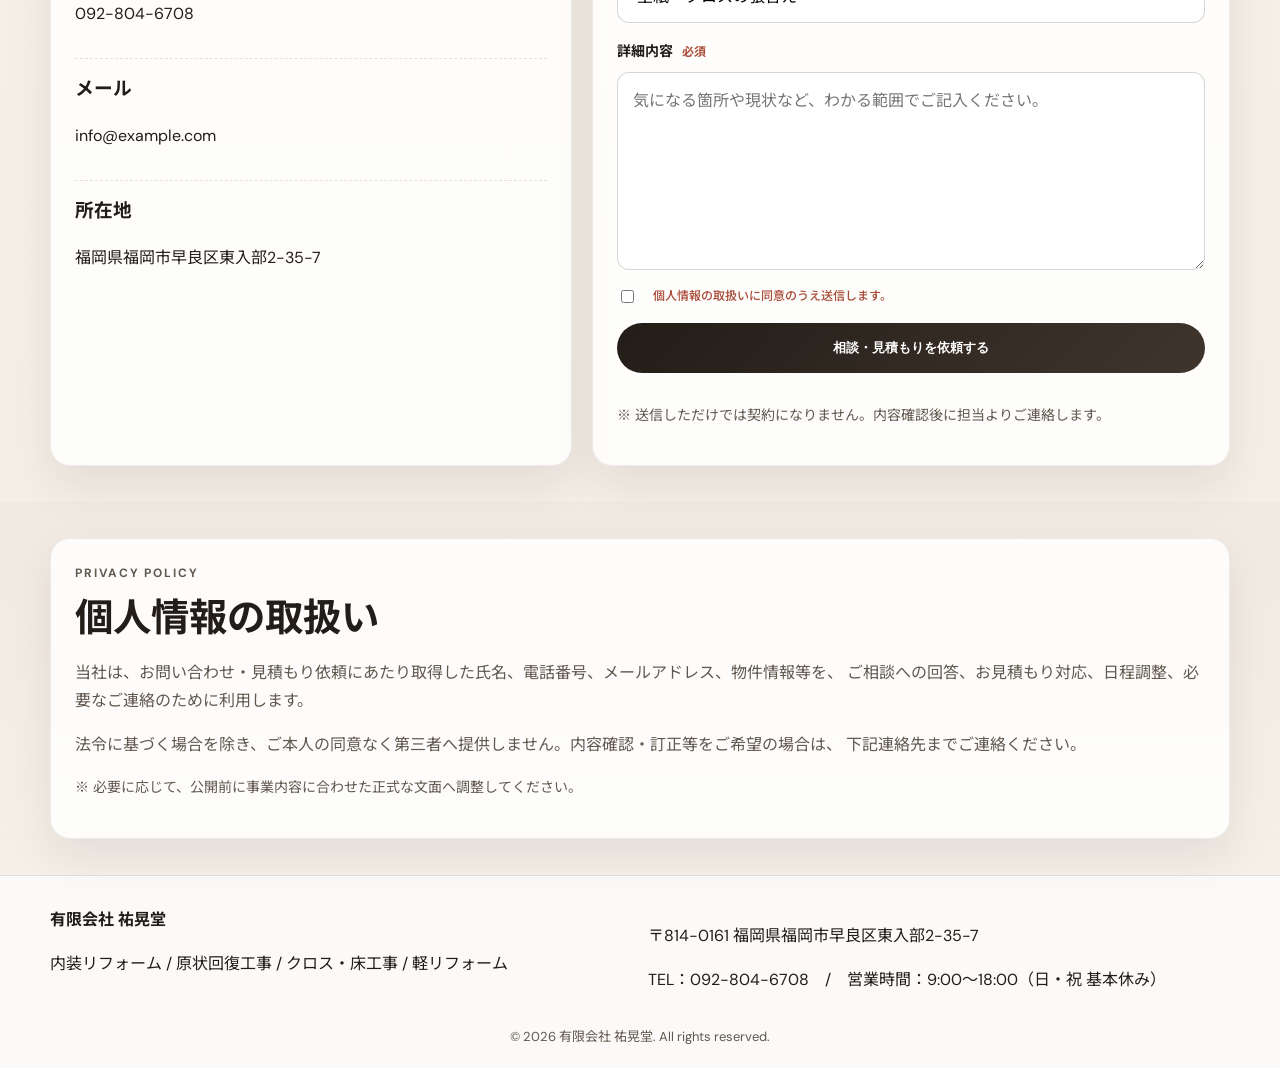
==== commit ef9b3071: "Update index.html" ====
--- a/index.html
+++ b/index.html
@@ -249,7 +249,7 @@
             <div class="person-body">
               <p class="person-role">代表</p>
               <h3 class="person-name">伊藤 学</h3>
-              <p class="person-message">「お困りごと、何でも聞かせてください。一箇所だけのご相談でも、もちろん歓迎です。」</p>
+              <p class="person-message">子ども5人、孫15人。にぎやかな家族に囲まれながら、今も現場で元気に動いています。年齢は重ねましたが、仕事への気持ちはまだまだ現役。毎日いろんな声が飛び交う、そんなにぎやかな環境の中で、充実した日々を過ごしています。</p>
             </div>
           </article>
 
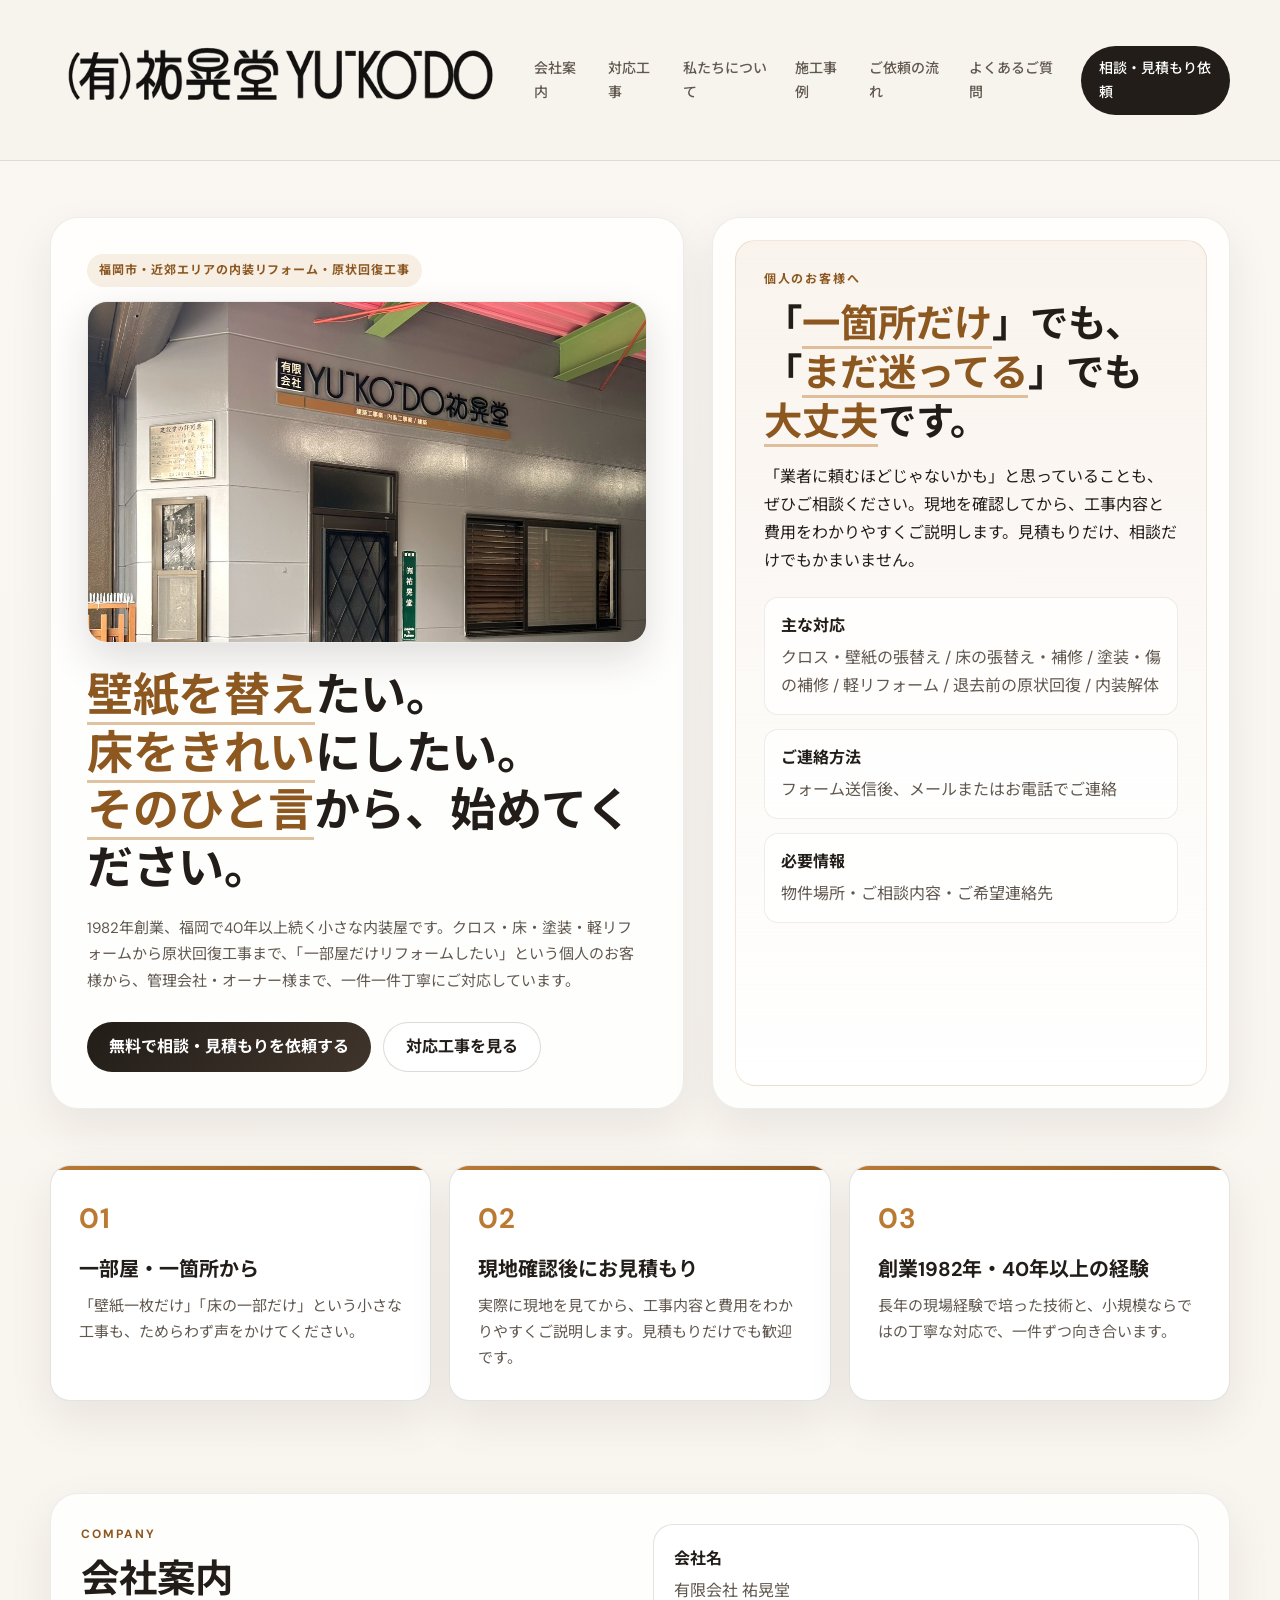
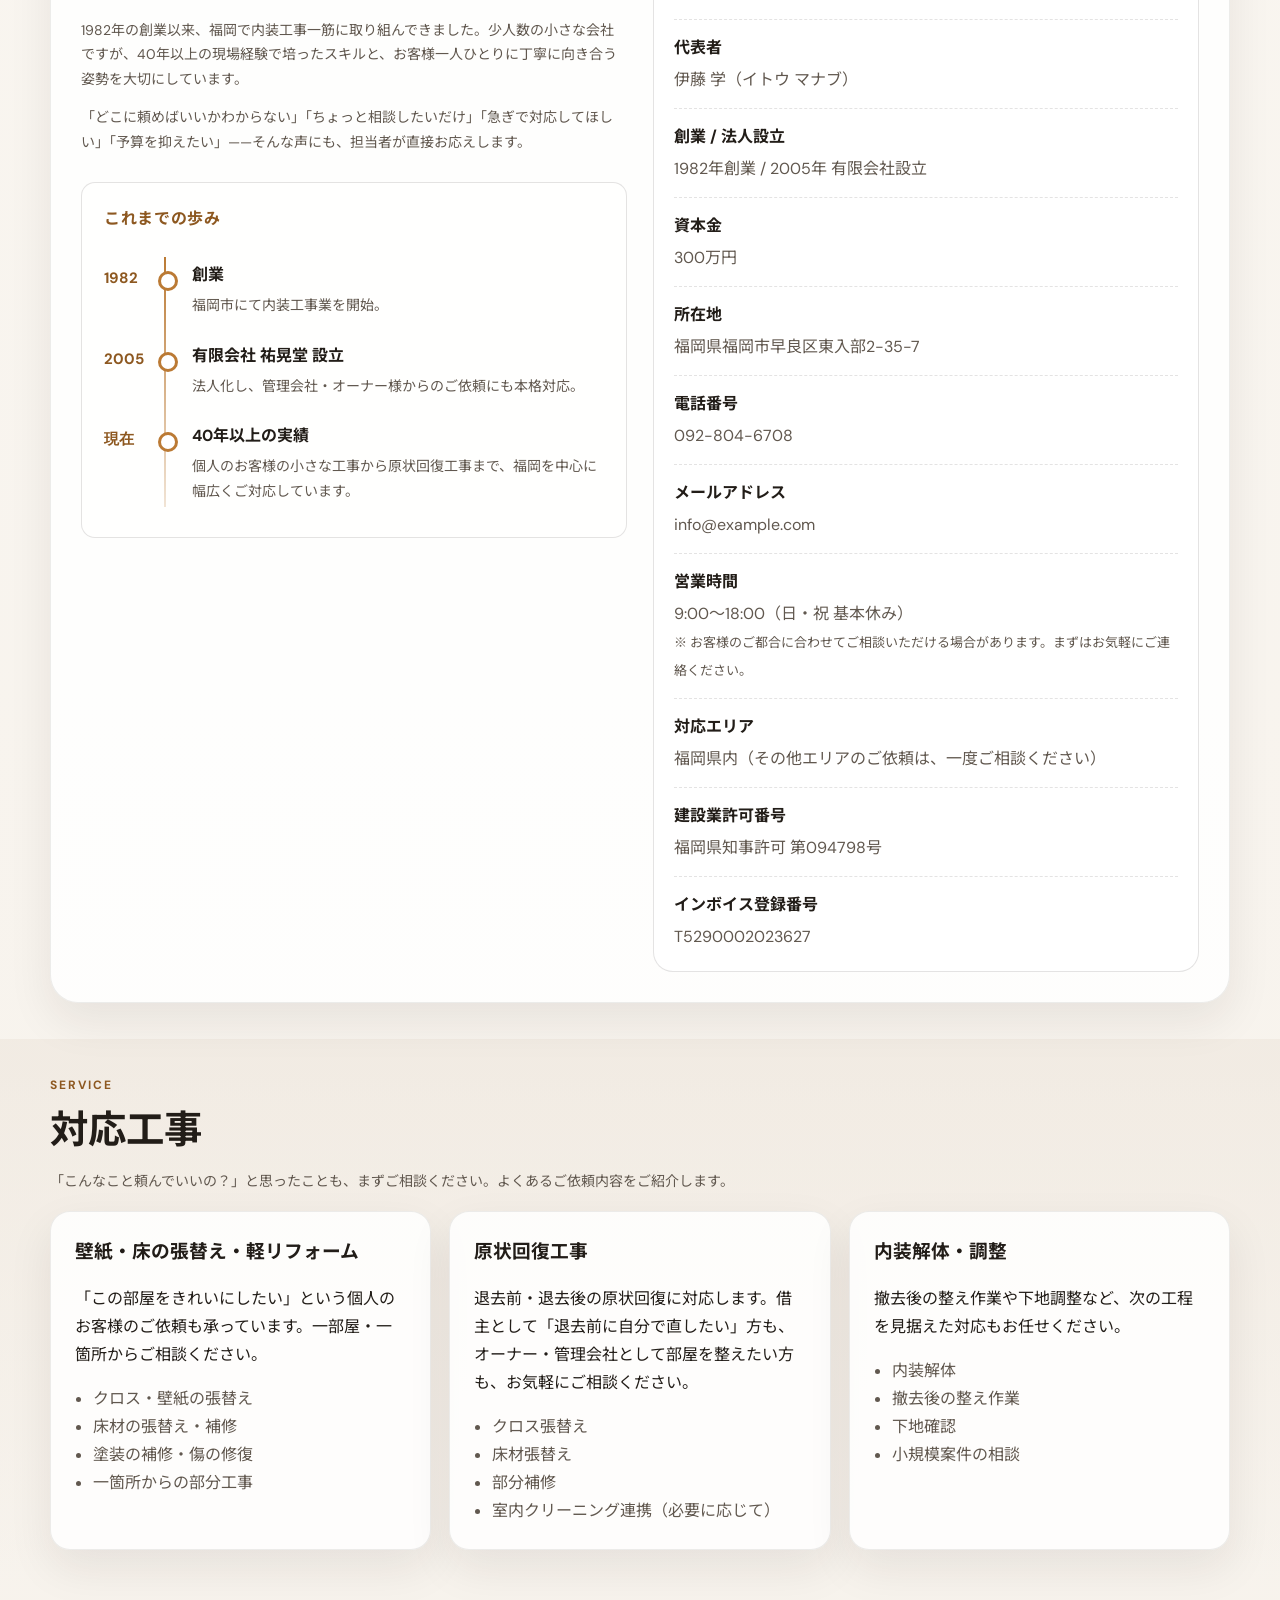
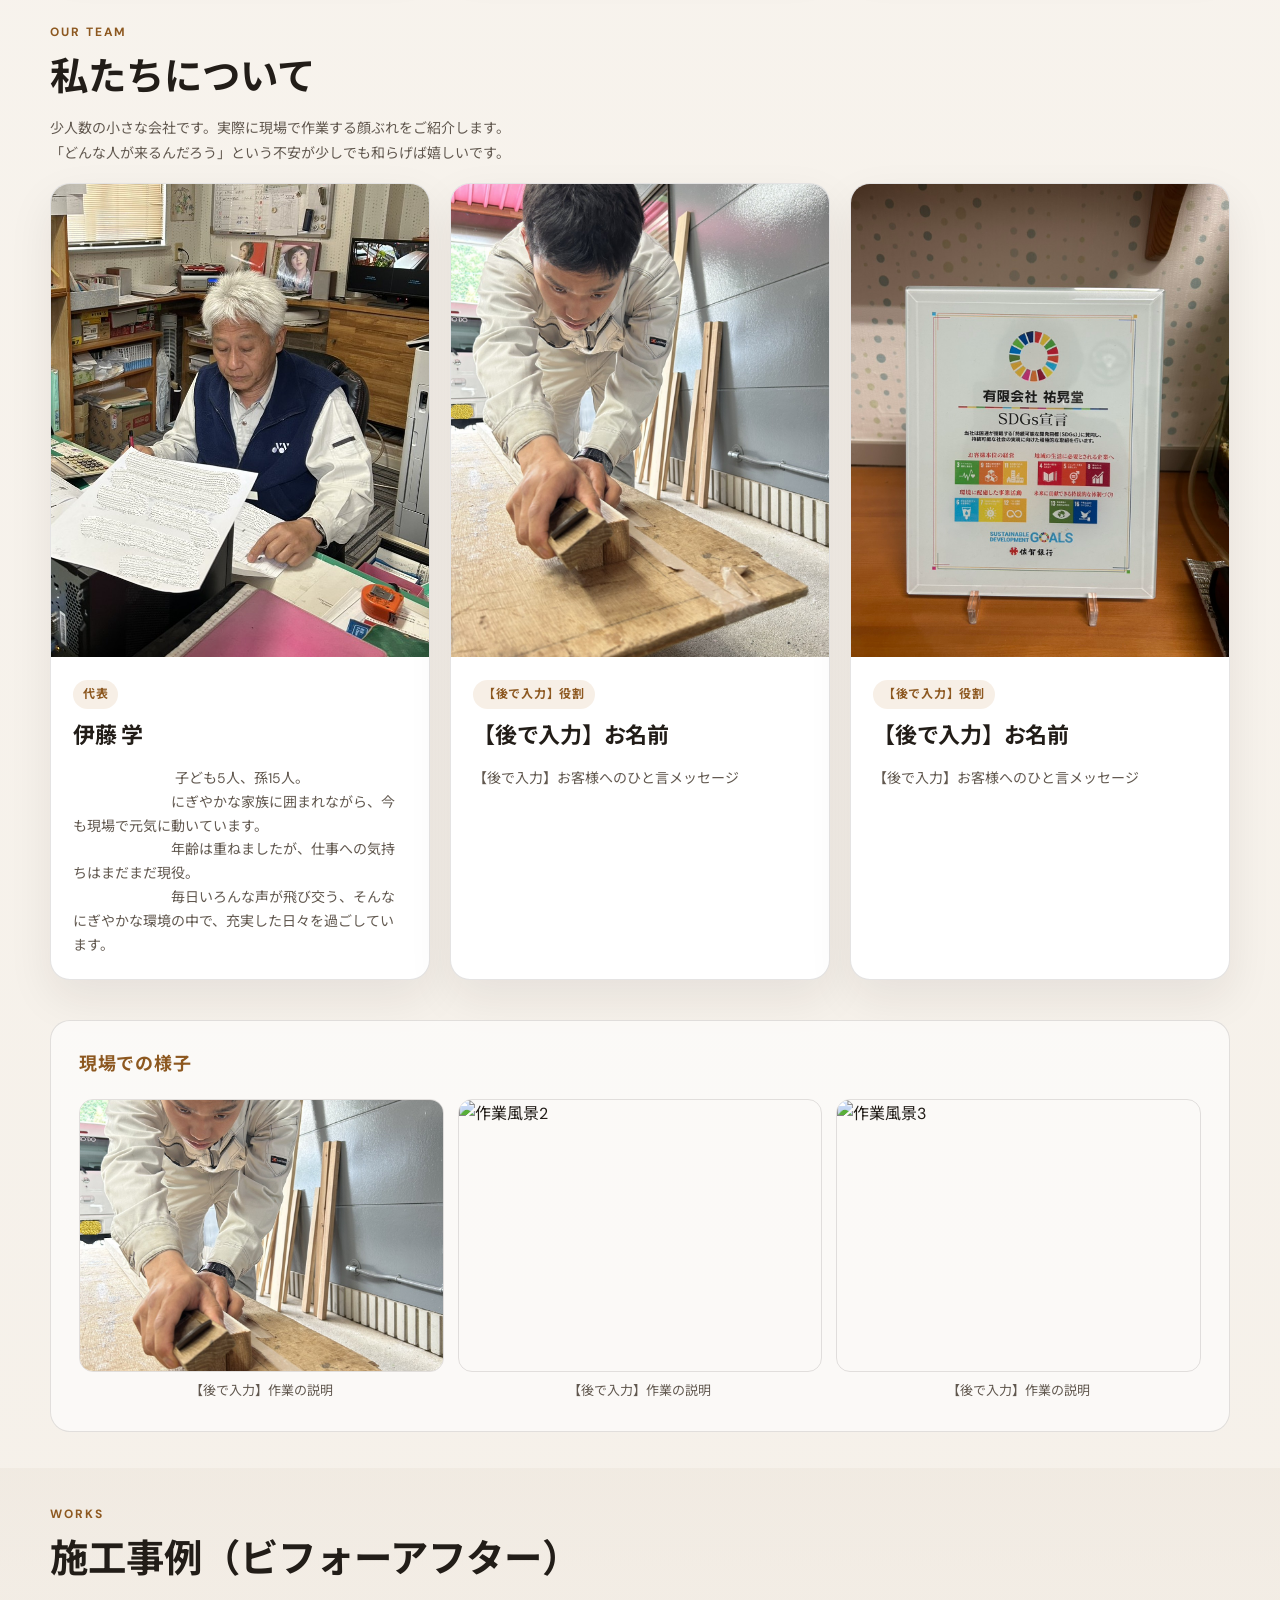
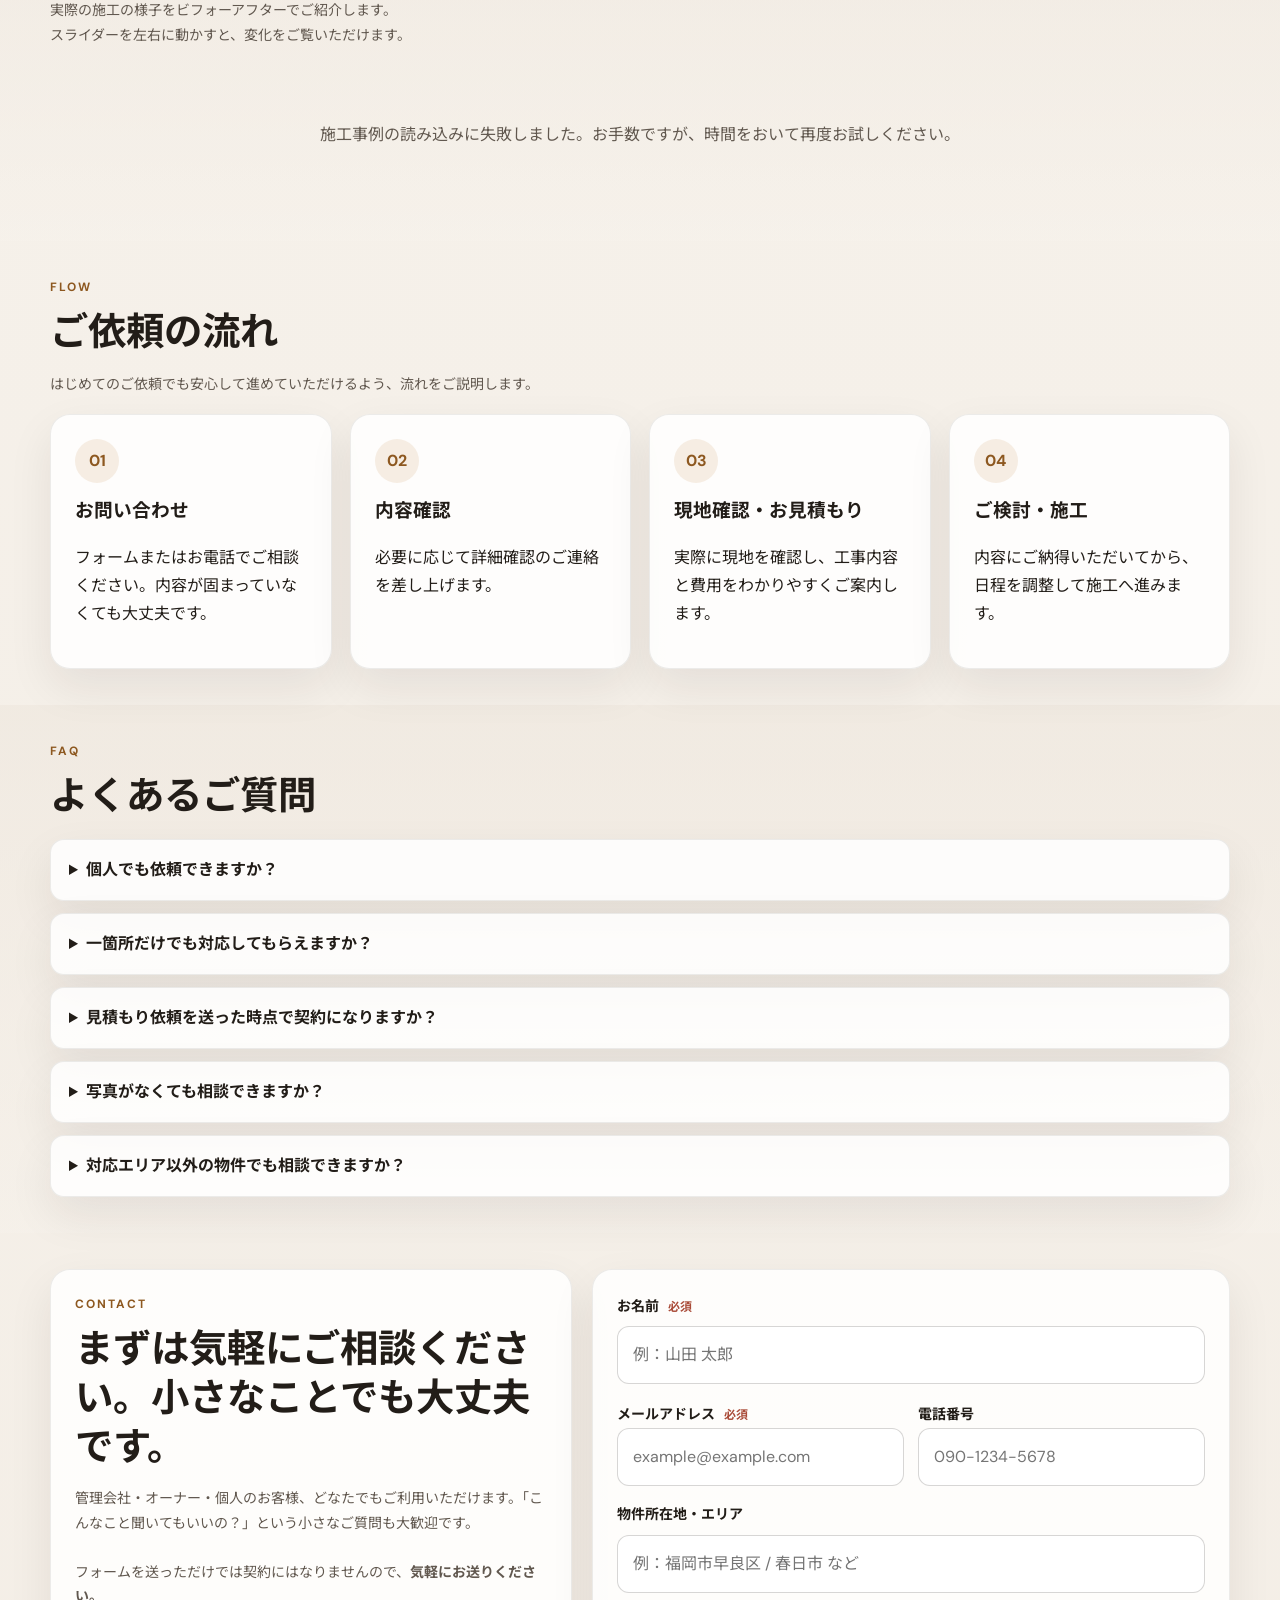
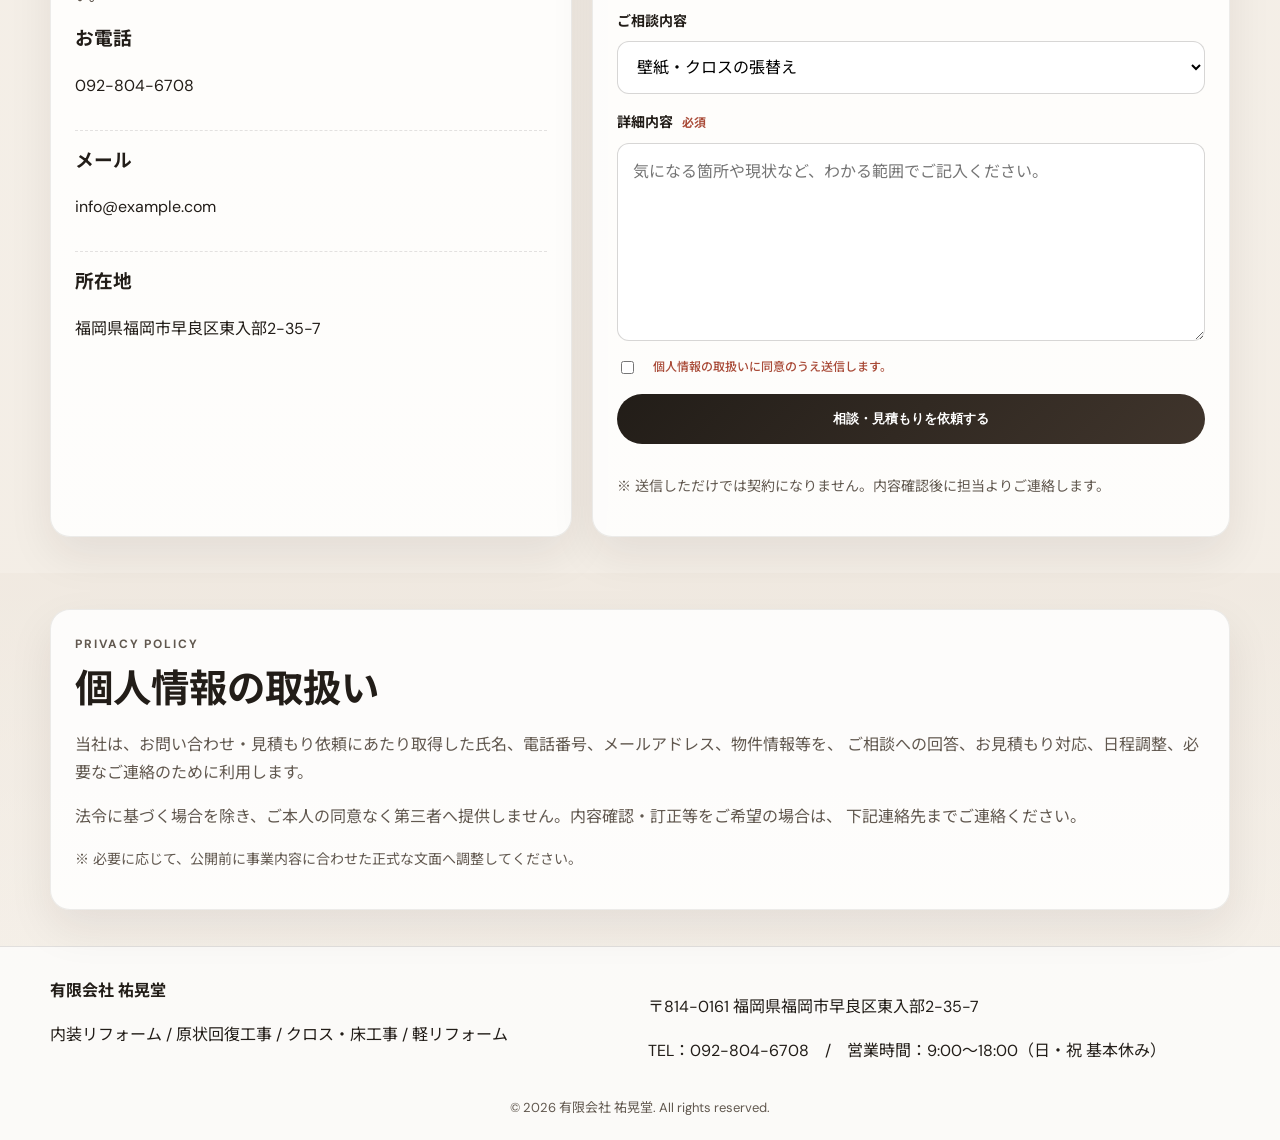
==== commit beb0c3a5: "Update index.html" ====
--- a/index.html
+++ b/index.html
@@ -249,7 +249,12 @@
             <div class="person-body">
               <p class="person-role">代表</p>
               <h3 class="person-name">伊藤 学</h3>
-              <p class="person-message">子ども5人、孫15人。にぎやかな家族に囲まれながら、今も現場で元気に動いています。年齢は重ねましたが、仕事への気持ちはまだまだ現役。毎日いろんな声が飛び交う、そんなにぎやかな環境の中で、充実した日々を過ごしています。</p>
+              <p class="person-message">
+ 　　　　　　　 子ども5人、孫15人。<br>
+  　　　　　　　にぎやかな家族に囲まれながら、今も現場で元気に動いています。<br>
+  　　　　　　　年齢は重ねましたが、仕事への気持ちはまだまだ現役。<br>
+  　　　　　　　毎日いろんな声が飛び交う、そんなにぎやかな環境の中で、充実した日々を過ごしています。
+　　　　　　　</p>
             </div>
           </article>
 
@@ -474,6 +479,32 @@
     <p class="copyright">© <span id="year"></span> 有限会社 祐晃堂. All rights reserved.</p>
   </footer>
 
-  <script src="script.js"></script>
+  <script>
+  // トップページを開いた時に、前回のスクロール位置や #people などのハッシュで
+  // 途中のセクションから表示されるのを防ぐ
+  if ('scrollRestoration' in history) {
+    history.scrollRestoration = 'manual';
+  }
+
+  window.addEventListener('load', () => {
+    const isPageReloadOrDirectOpen =
+      performance.getEntriesByType('navigation')[0]?.type !== 'navigate'
+      || document.referrer === ''
+      || new URL(document.referrer).pathname !== location.pathname;
+
+    if (isPageReloadOrDirectOpen) {
+      if (location.hash) {
+        history.replaceState(null, '', location.pathname + location.search);
+      }
+
+      window.scrollTo({
+        top: 0,
+        left: 0,
+        behavior: 'auto'
+      });
+    }
+  });
+</script>
+<script src="script.js"></script>
 </body>
 </html>
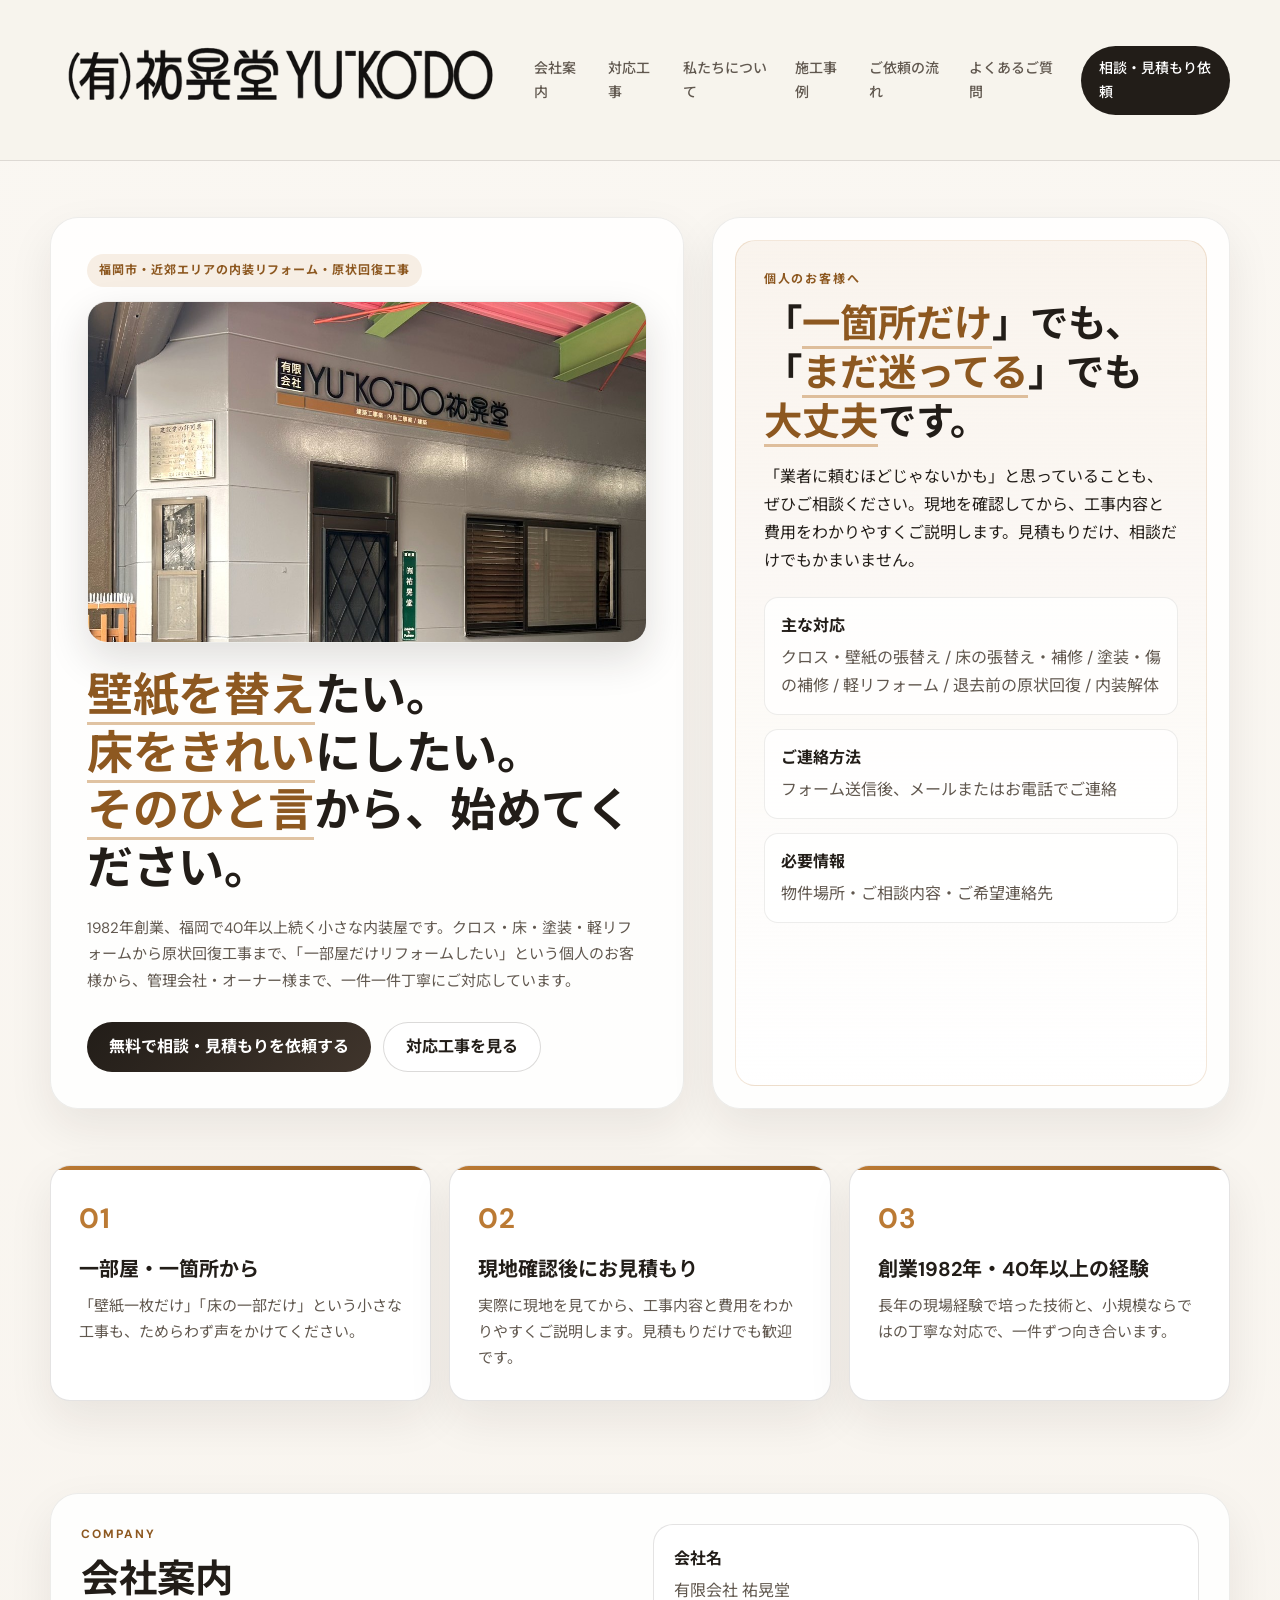
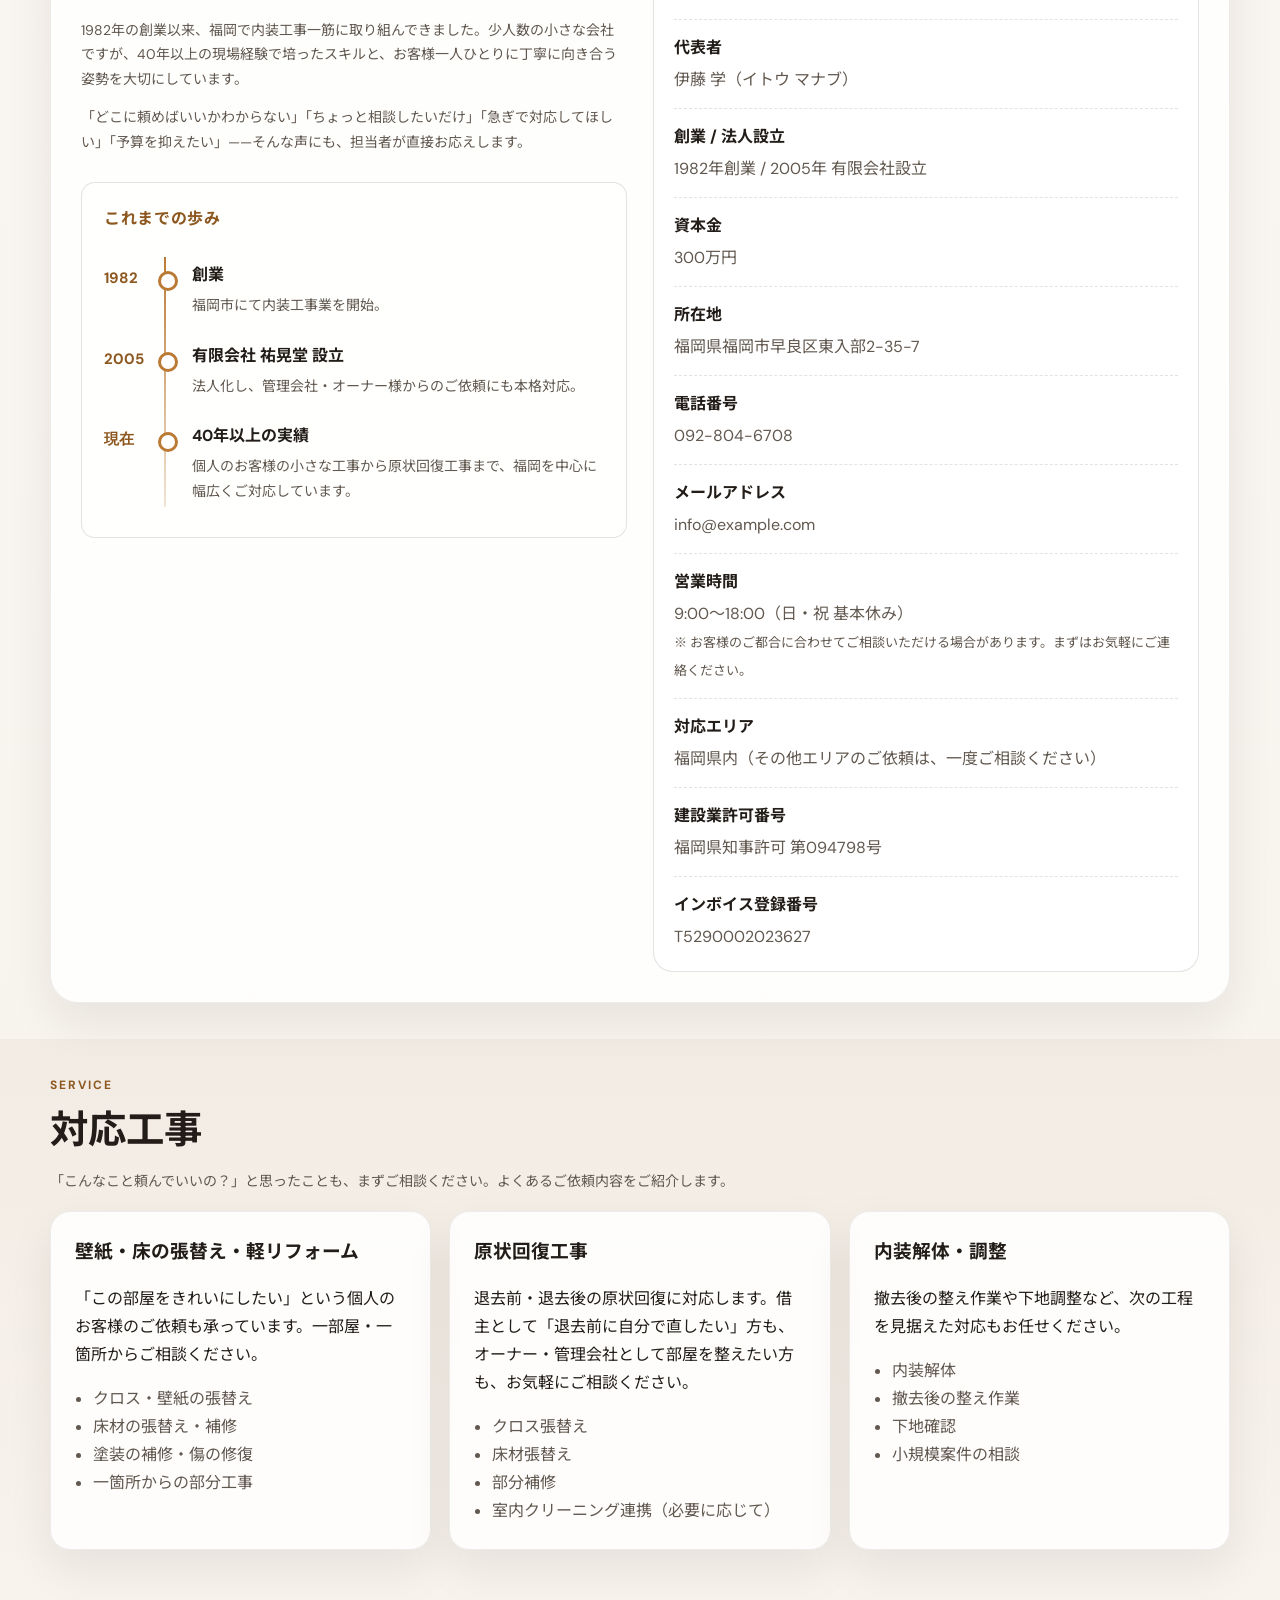
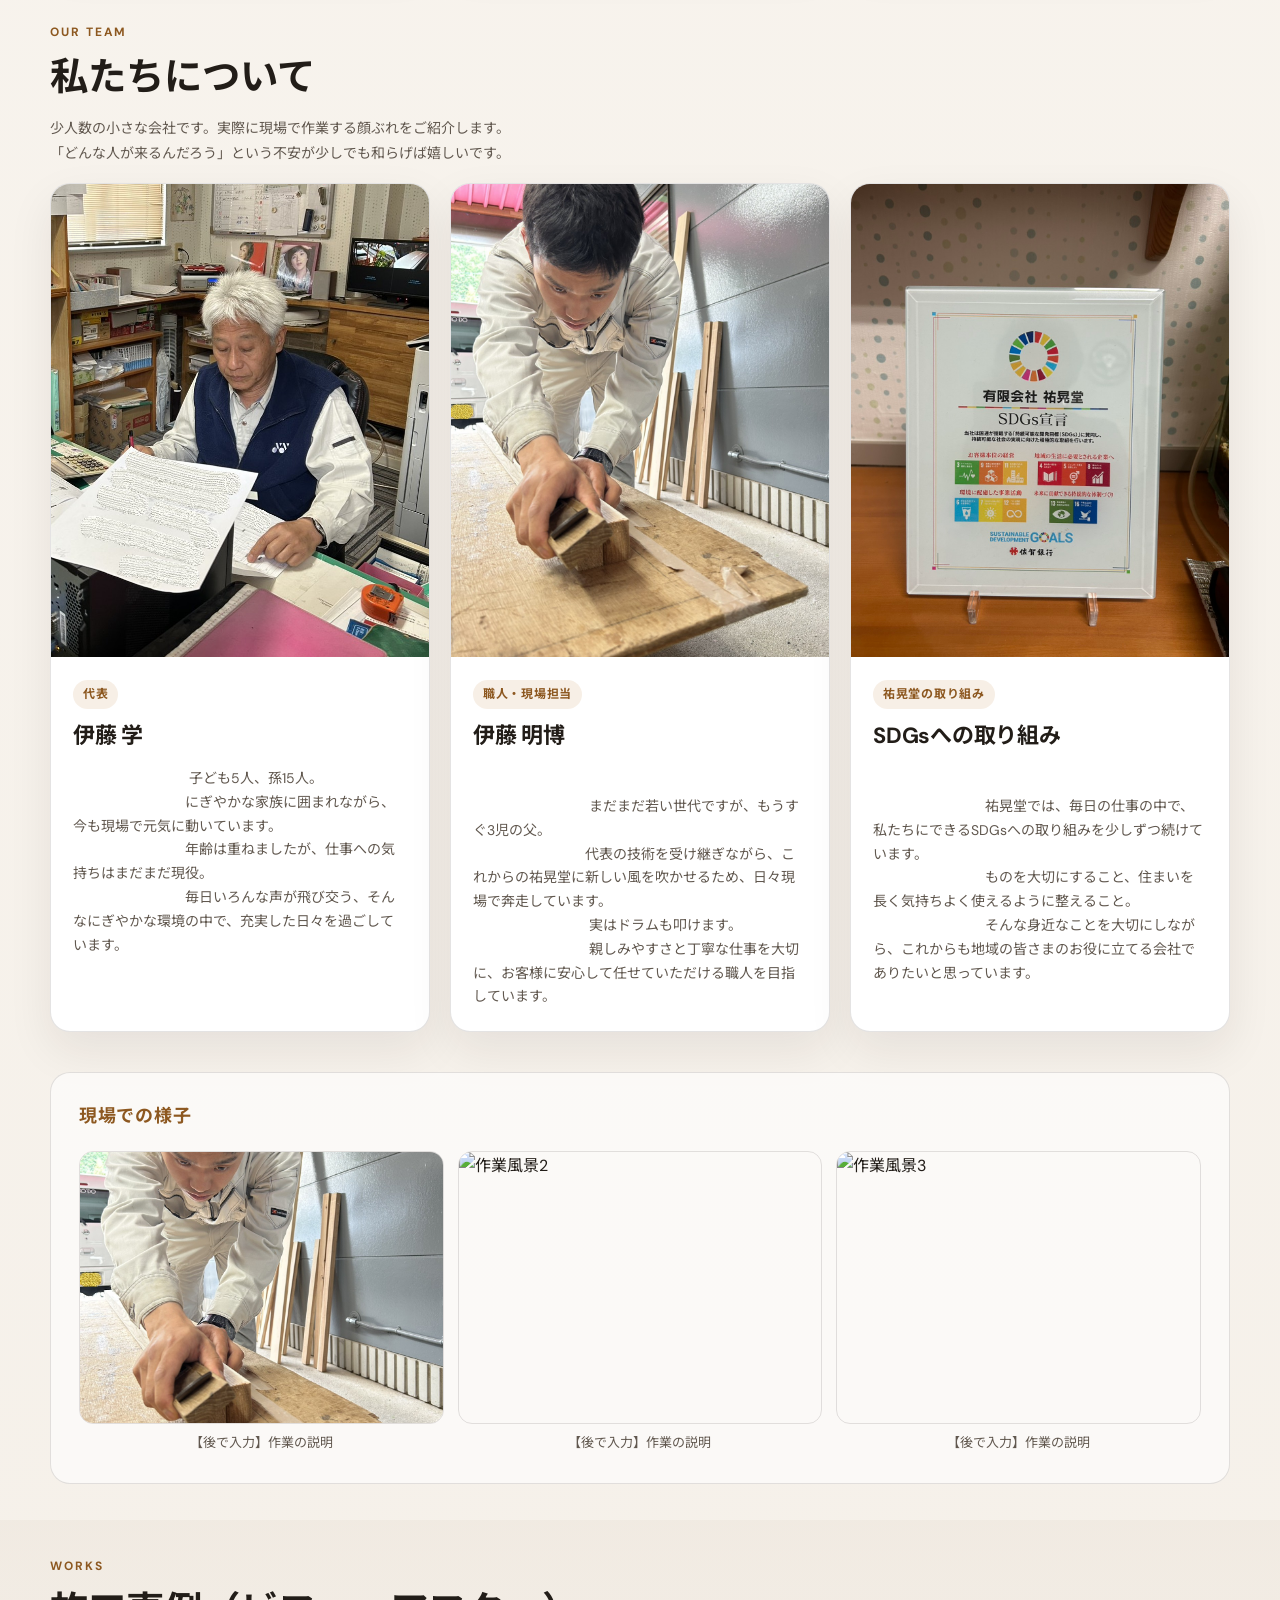
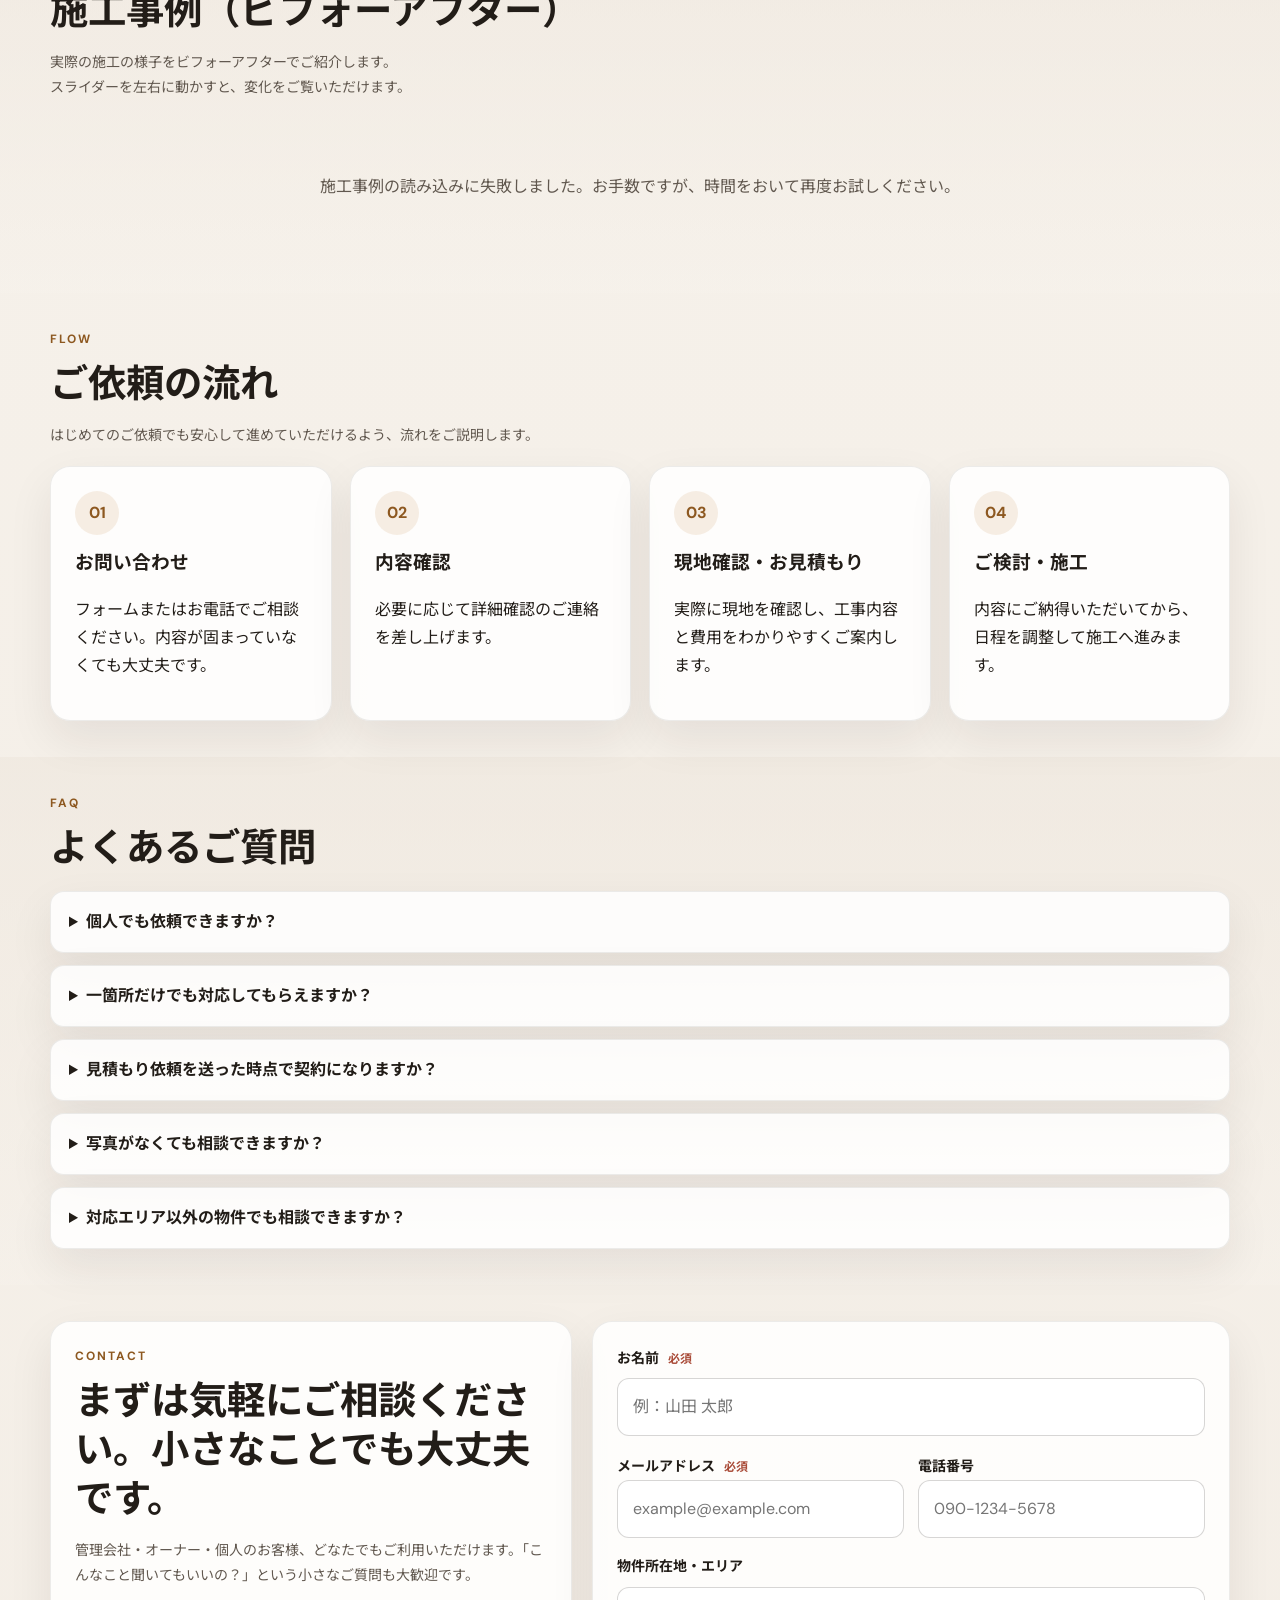
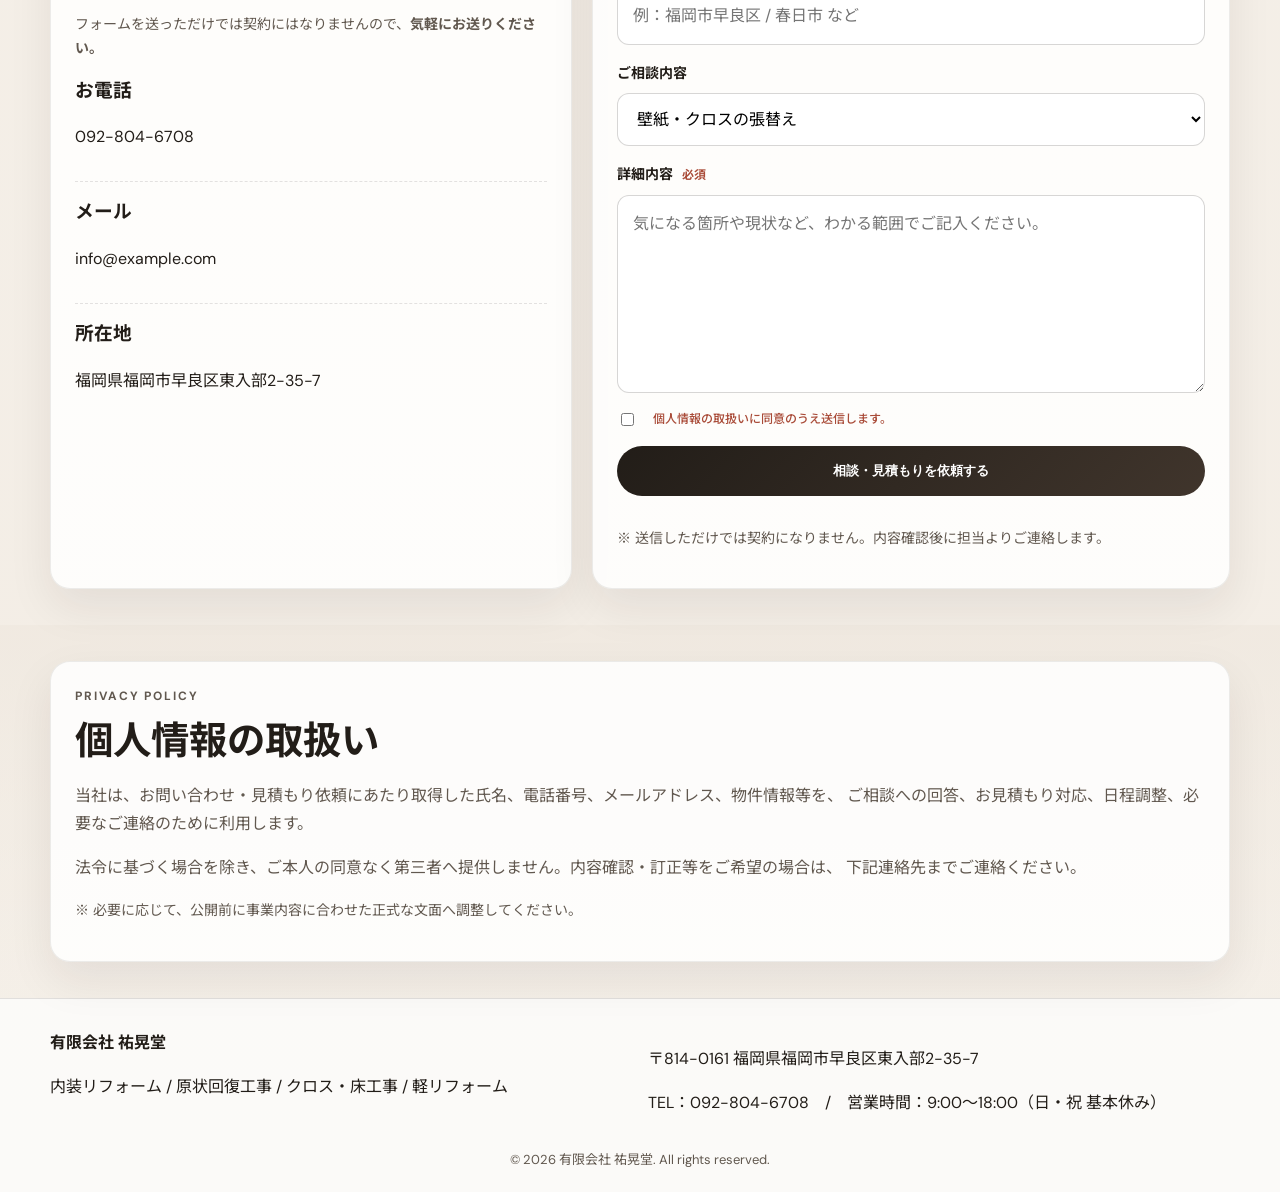
==== commit 6ba615cb: "Update index.html" ====
--- a/index.html
+++ b/index.html
@@ -250,11 +250,11 @@
               <p class="person-role">代表</p>
               <h3 class="person-name">伊藤 学</h3>
               <p class="person-message">
- 　　　　　　　 子ども5人、孫15人。<br>
-  　　　　　　　にぎやかな家族に囲まれながら、今も現場で元気に動いています。<br>
-  　　　　　　　年齢は重ねましたが、仕事への気持ちはまだまだ現役。<br>
-  　　　　　　　毎日いろんな声が飛び交う、そんなにぎやかな環境の中で、充実した日々を過ごしています。
-　　　　　　　</p>
+ 　　　　　　　　 子ども5人、孫15人。<br>
+  　　　　　　　　にぎやかな家族に囲まれながら、今も現場で元気に動いています。<br>
+  　　　　　　　　年齢は重ねましたが、仕事への気持ちはまだまだ現役。<br>
+  　　　　　　　　毎日いろんな声が飛び交う、そんなにぎやかな環境の中で、充実した日々を過ごしています。
+　　　　　　　　</p>
             </div>
           </article>
 
@@ -263,9 +263,14 @@
               <img src="assets/images/person-02.jpg" alt="スタッフ写真">
             </div>
             <div class="person-body">
-              <p class="person-role">【後で入力】役割</p>
-              <h3 class="person-name">【後で入力】お名前</h3>
-              <p class="person-message">【後で入力】お客様へのひと言メッセージ</p>
+              <p class="person-role">職人・現場担当</p>
+　　　　　　　　<h3 class="person-name">伊藤 明博</h3>
+　　　　　　　　<p class="person-message">
+ 　　　　　　　　 まだまだ若い世代ですが、もうすぐ3児の父。<br>
+  　　　　　　　　代表の技術を受け継ぎながら、これからの祐晃堂に新しい風を吹かせるため、日々現場で奔走しています。<br>
+ 　　　　　　　　 実はドラムも叩けます。<br>
+ 　　　　　　　　 親しみやすさと丁寧な仕事を大切に、お客様に安心して任せていただける職人を目指しています。
+　　　　　　　　</p>
             </div>
           </article>
 
@@ -274,9 +279,13 @@
               <img src="assets/images/person-03.jpg" alt="スタッフ写真">
             </div>
             <div class="person-body">
-              <p class="person-role">【後で入力】役割</p>
-              <h3 class="person-name">【後で入力】お名前</h3>
-              <p class="person-message">【後で入力】お客様へのひと言メッセージ</p>
+              <p class="person-role">祐晃堂の取り組み</p>
+　　　　　　　　<h3 class="person-name">SDGsへの取り組み</h3>
+　　　　　　　　<p class="person-message">
+  　　　　　　　　祐晃堂では、毎日の仕事の中で、私たちにできるSDGsへの取り組みを少しずつ続けています。<br>
+  　　　　　　　　ものを大切にすること、住まいを長く気持ちよく使えるように整えること。<br>
+  　　　　　　　　そんな身近なことを大切にしながら、これからも地域の皆さまのお役に立てる会社でありたいと思っています。
+　　　　　　　　</p>
             </div>
           </article>
         </div>
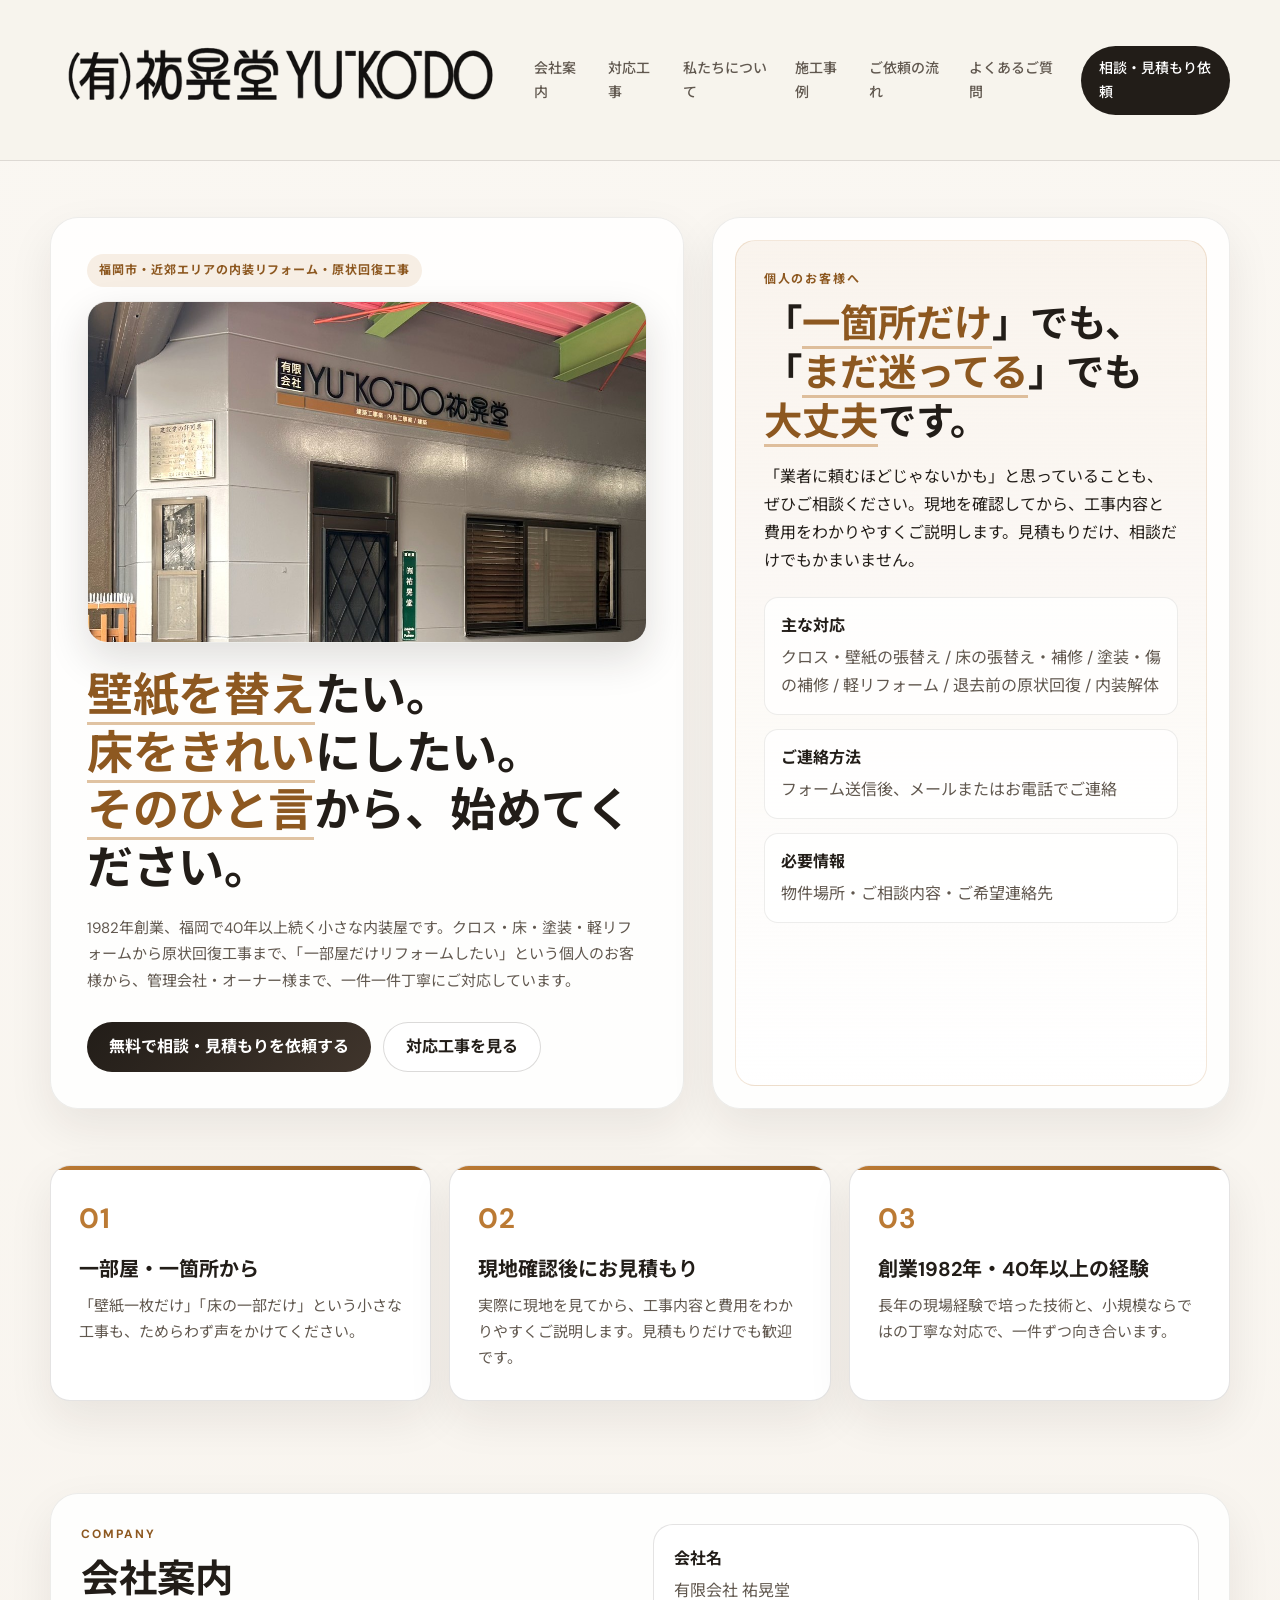
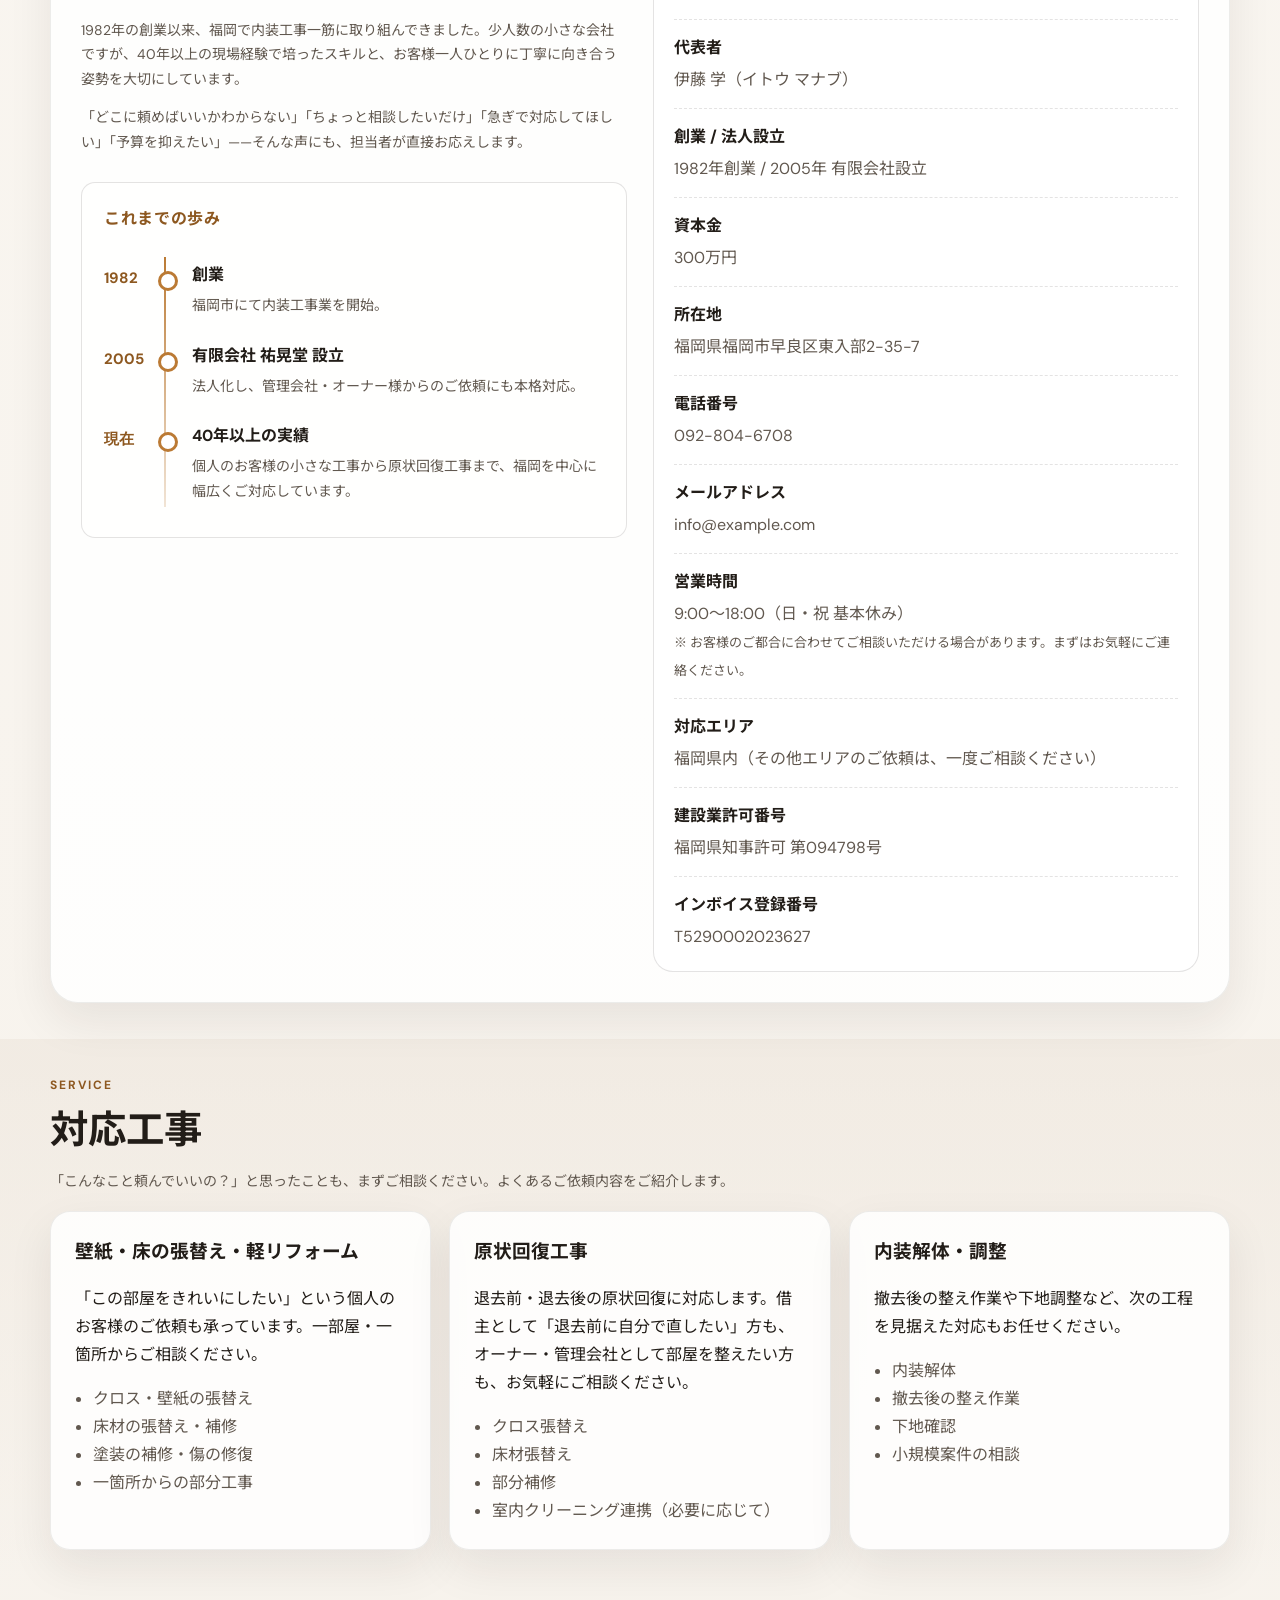
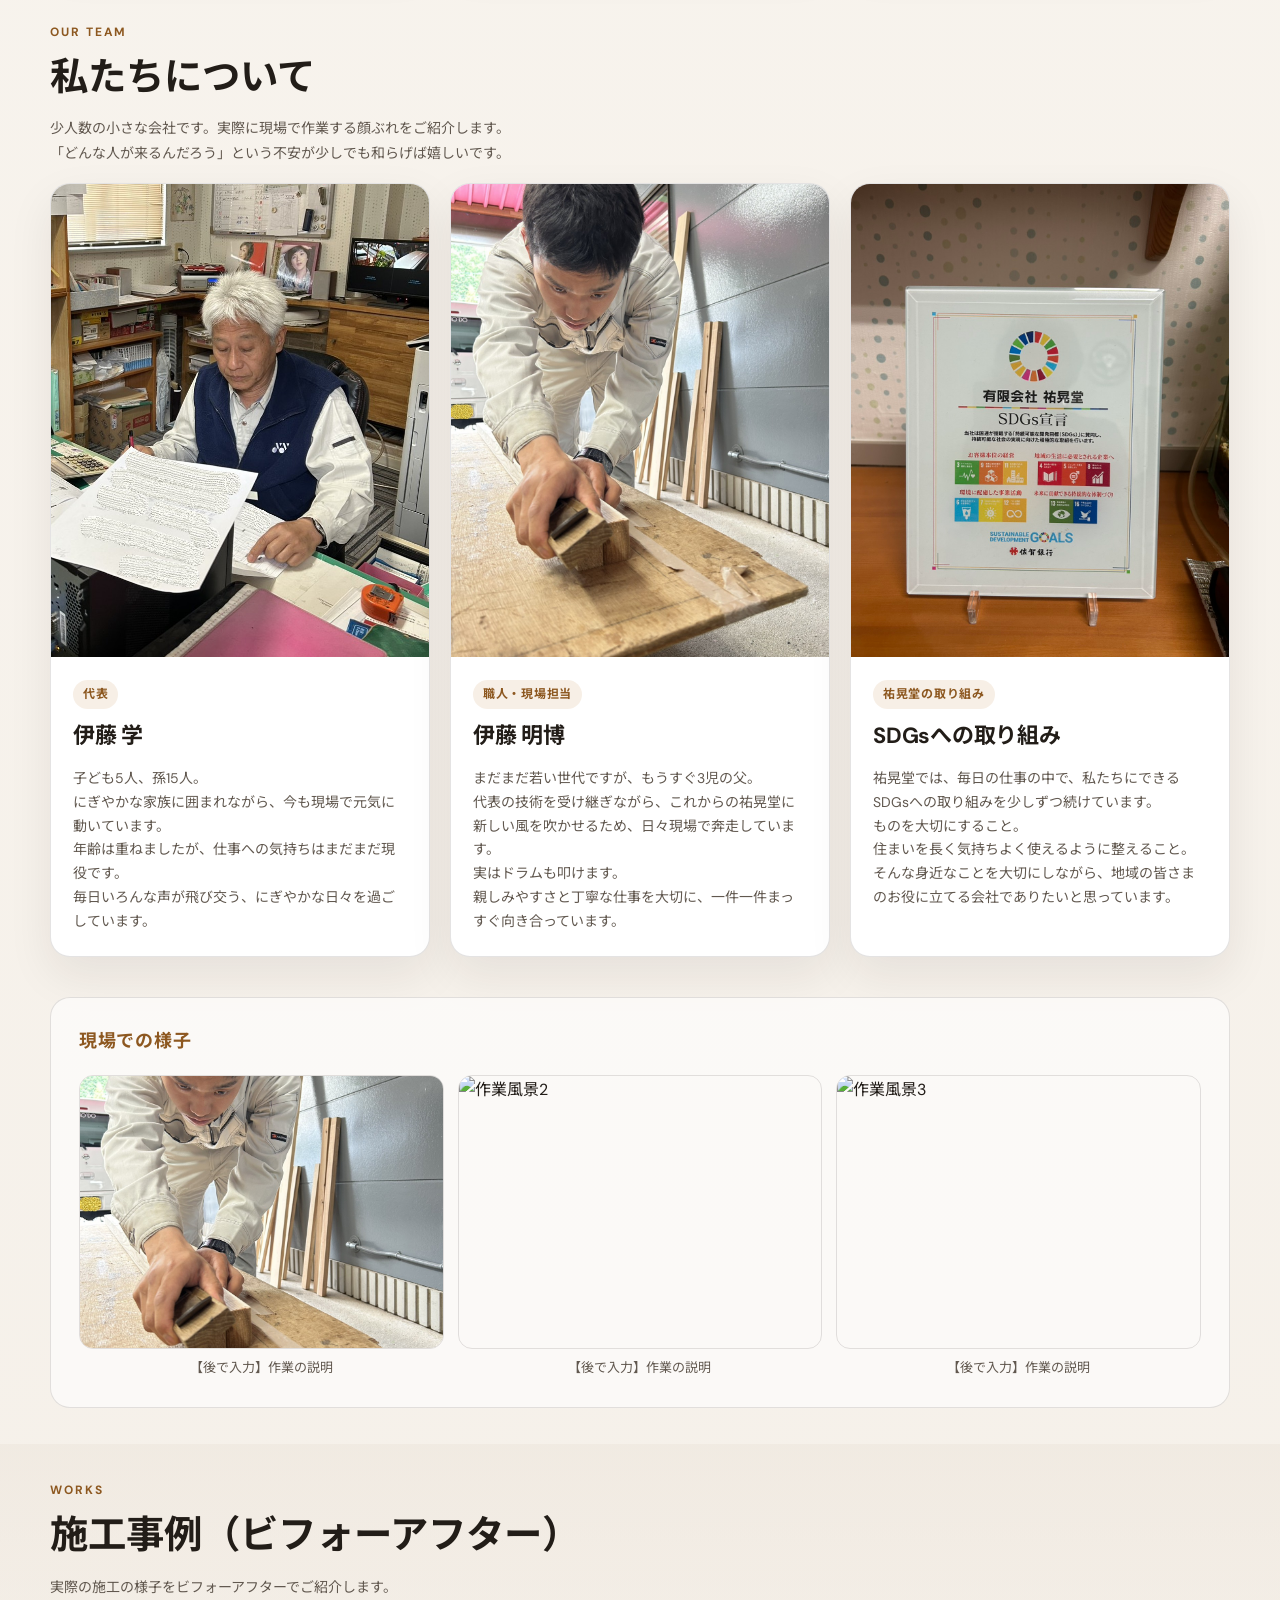
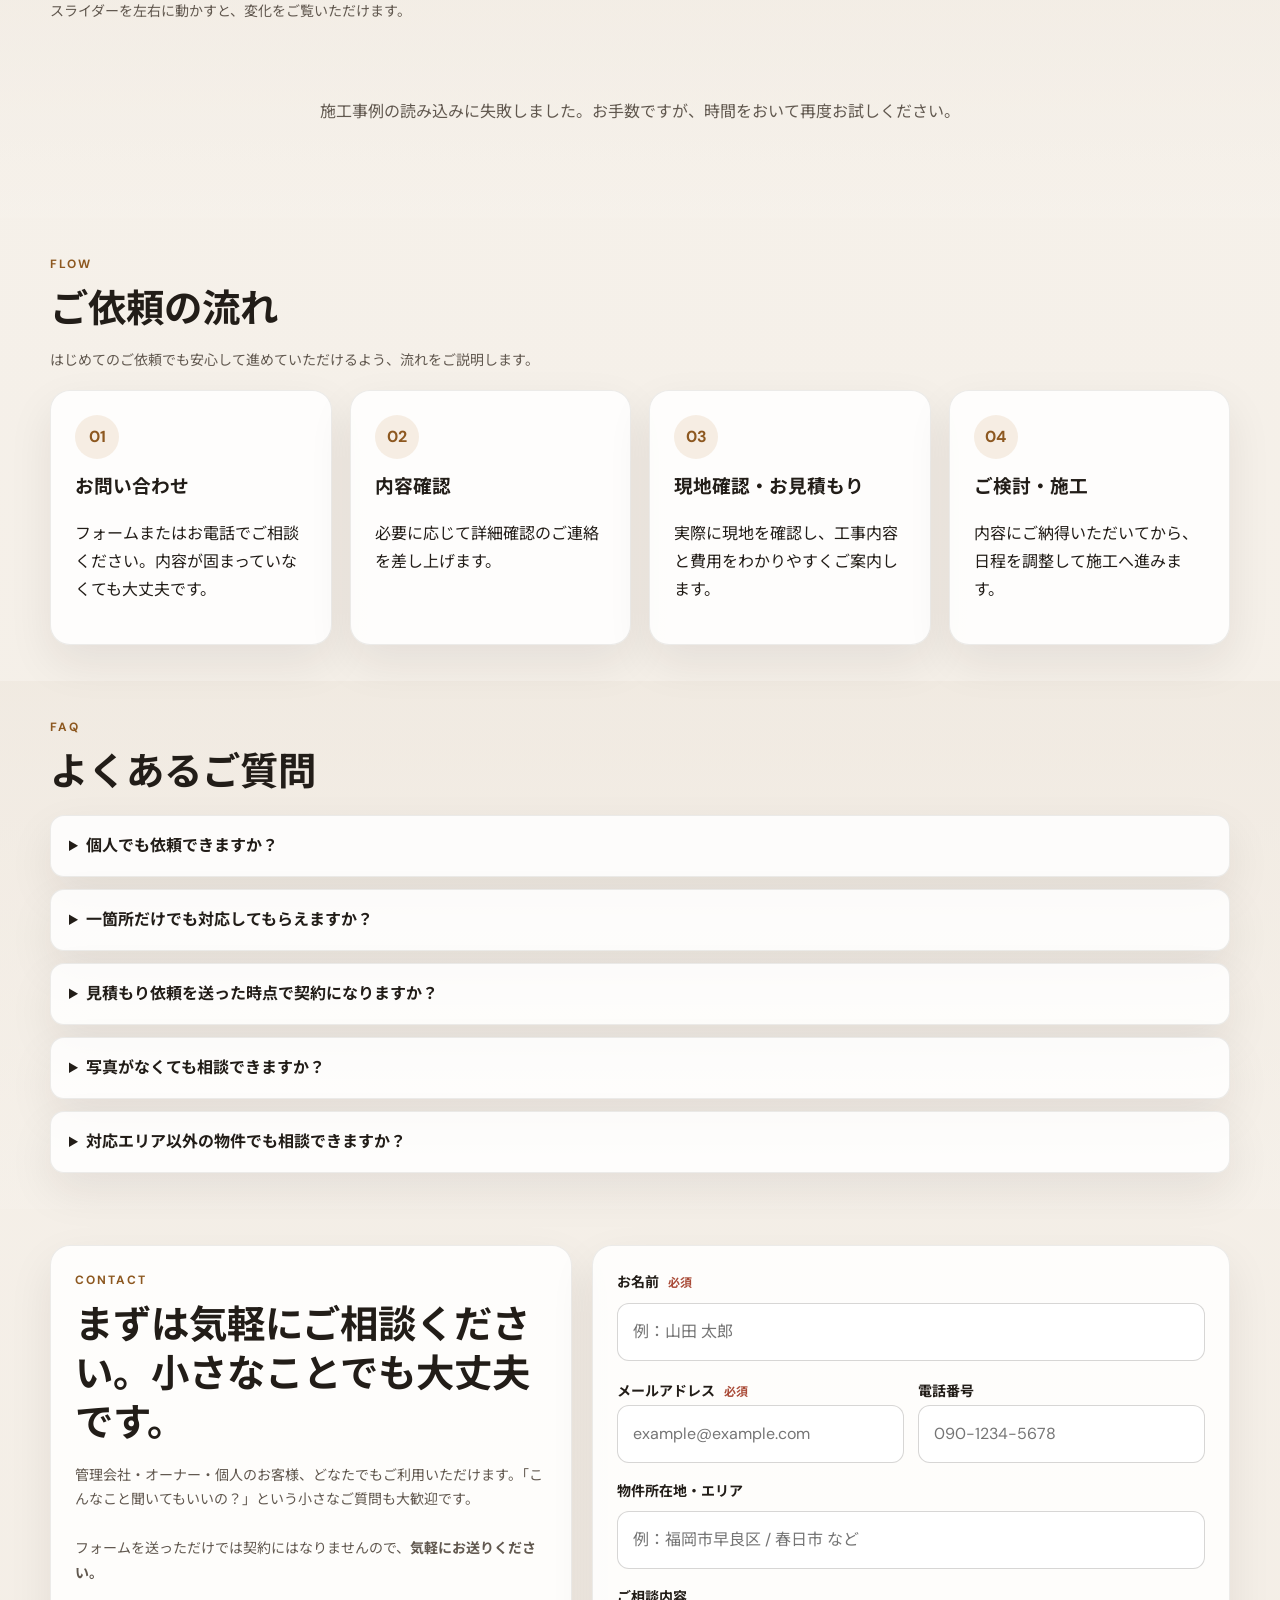
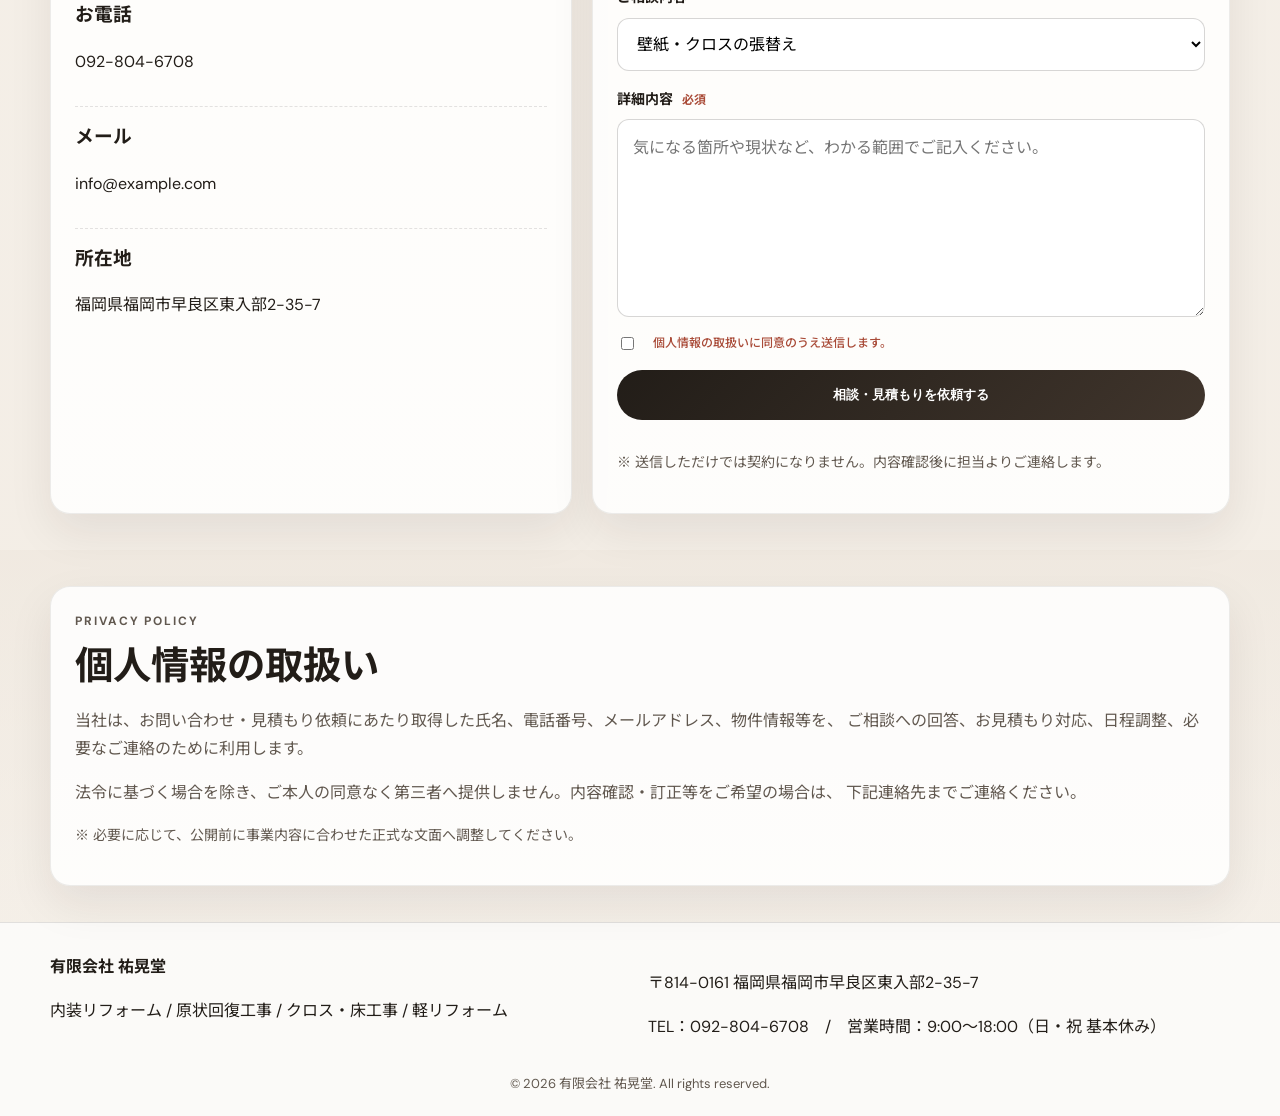
==== commit 252ca614: "Update index.html" ====
--- a/index.html
+++ b/index.html
@@ -243,51 +243,52 @@
 
         <div class="people-grid">
           <article class="person-card reveal">
-            <div class="person-photo">
-              <img src="assets/images/person-manabu.jpg" alt="代表 伊藤 学">
-            </div>
-            <div class="person-body">
-              <p class="person-role">代表</p>
-              <h3 class="person-name">伊藤 学</h3>
-              <p class="person-message">
- 　　　　　　　　 子ども5人、孫15人。<br>
-  　　　　　　　　にぎやかな家族に囲まれながら、今も現場で元気に動いています。<br>
-  　　　　　　　　年齢は重ねましたが、仕事への気持ちはまだまだ現役。<br>
-  　　　　　　　　毎日いろんな声が飛び交う、そんなにぎやかな環境の中で、充実した日々を過ごしています。
-　　　　　　　　</p>
-            </div>
-          </article>
-
-          <article class="person-card reveal">
-            <div class="person-photo">
-              <img src="assets/images/person-02.jpg" alt="スタッフ写真">
-            </div>
-            <div class="person-body">
-              <p class="person-role">職人・現場担当</p>
-　　　　　　　　<h3 class="person-name">伊藤 明博</h3>
-　　　　　　　　<p class="person-message">
- 　　　　　　　　 まだまだ若い世代ですが、もうすぐ3児の父。<br>
-  　　　　　　　　代表の技術を受け継ぎながら、これからの祐晃堂に新しい風を吹かせるため、日々現場で奔走しています。<br>
- 　　　　　　　　 実はドラムも叩けます。<br>
- 　　　　　　　　 親しみやすさと丁寧な仕事を大切に、お客様に安心して任せていただける職人を目指しています。
-　　　　　　　　</p>
-            </div>
-          </article>
-
-          <article class="person-card reveal">
-            <div class="person-photo">
-              <img src="assets/images/person-03.jpg" alt="スタッフ写真">
-            </div>
-            <div class="person-body">
-              <p class="person-role">祐晃堂の取り組み</p>
-　　　　　　　　<h3 class="person-name">SDGsへの取り組み</h3>
-　　　　　　　　<p class="person-message">
-  　　　　　　　　祐晃堂では、毎日の仕事の中で、私たちにできるSDGsへの取り組みを少しずつ続けています。<br>
-  　　　　　　　　ものを大切にすること、住まいを長く気持ちよく使えるように整えること。<br>
-  　　　　　　　　そんな身近なことを大切にしながら、これからも地域の皆さまのお役に立てる会社でありたいと思っています。
-　　　　　　　　</p>
-            </div>
-          </article>
+  <div class="person-photo">
+    <img src="assets/images/person-manabu.jpg" alt="代表 伊藤 学">
+  </div>
+  <div class="person-body">
+    <p class="person-role">代表</p>
+    <h3 class="person-name">伊藤 学</h3>
+    <p class="person-message">
+      子ども5人、孫15人。<br>
+      にぎやかな家族に囲まれながら、今も現場で元気に動いています。<br>
+      年齢は重ねましたが、仕事への気持ちはまだまだ現役です。<br>
+      毎日いろんな声が飛び交う、にぎやかな日々を過ごしています。
+    </p>
+  </div>
+</article>
+
+<article class="person-card reveal">
+  <div class="person-photo">
+    <img src="assets/images/person-02.jpg" alt="伊藤 明博">
+  </div>
+  <div class="person-body">
+    <p class="person-role">職人・現場担当</p>
+    <h3 class="person-name">伊藤 明博</h3>
+    <p class="person-message">
+      まだまだ若い世代ですが、もうすぐ3児の父。<br>
+      代表の技術を受け継ぎながら、これからの祐晃堂に新しい風を吹かせるため、日々現場で奔走しています。<br>
+      実はドラムも叩けます。<br>
+      親しみやすさと丁寧な仕事を大切に、一件一件まっすぐ向き合っています。
+    </p>
+  </div>
+</article>
+
+<article class="person-card reveal">
+  <div class="person-photo">
+    <img src="assets/images/person-03.jpg" alt="有限会社 祐晃堂 SDGs宣言">
+  </div>
+  <div class="person-body">
+    <p class="person-role">祐晃堂の取り組み</p>
+    <h3 class="person-name">SDGsへの取り組み</h3>
+    <p class="person-message">
+      祐晃堂では、毎日の仕事の中で、私たちにできるSDGsへの取り組みを少しずつ続けています。<br>
+      ものを大切にすること。<br>
+      住まいを長く気持ちよく使えるように整えること。<br>
+      そんな身近なことを大切にしながら、地域の皆さまのお役に立てる会社でありたいと思っています。
+    </p>
+  </div>
+</article>
         </div>
 
         <div class="working-shots reveal">
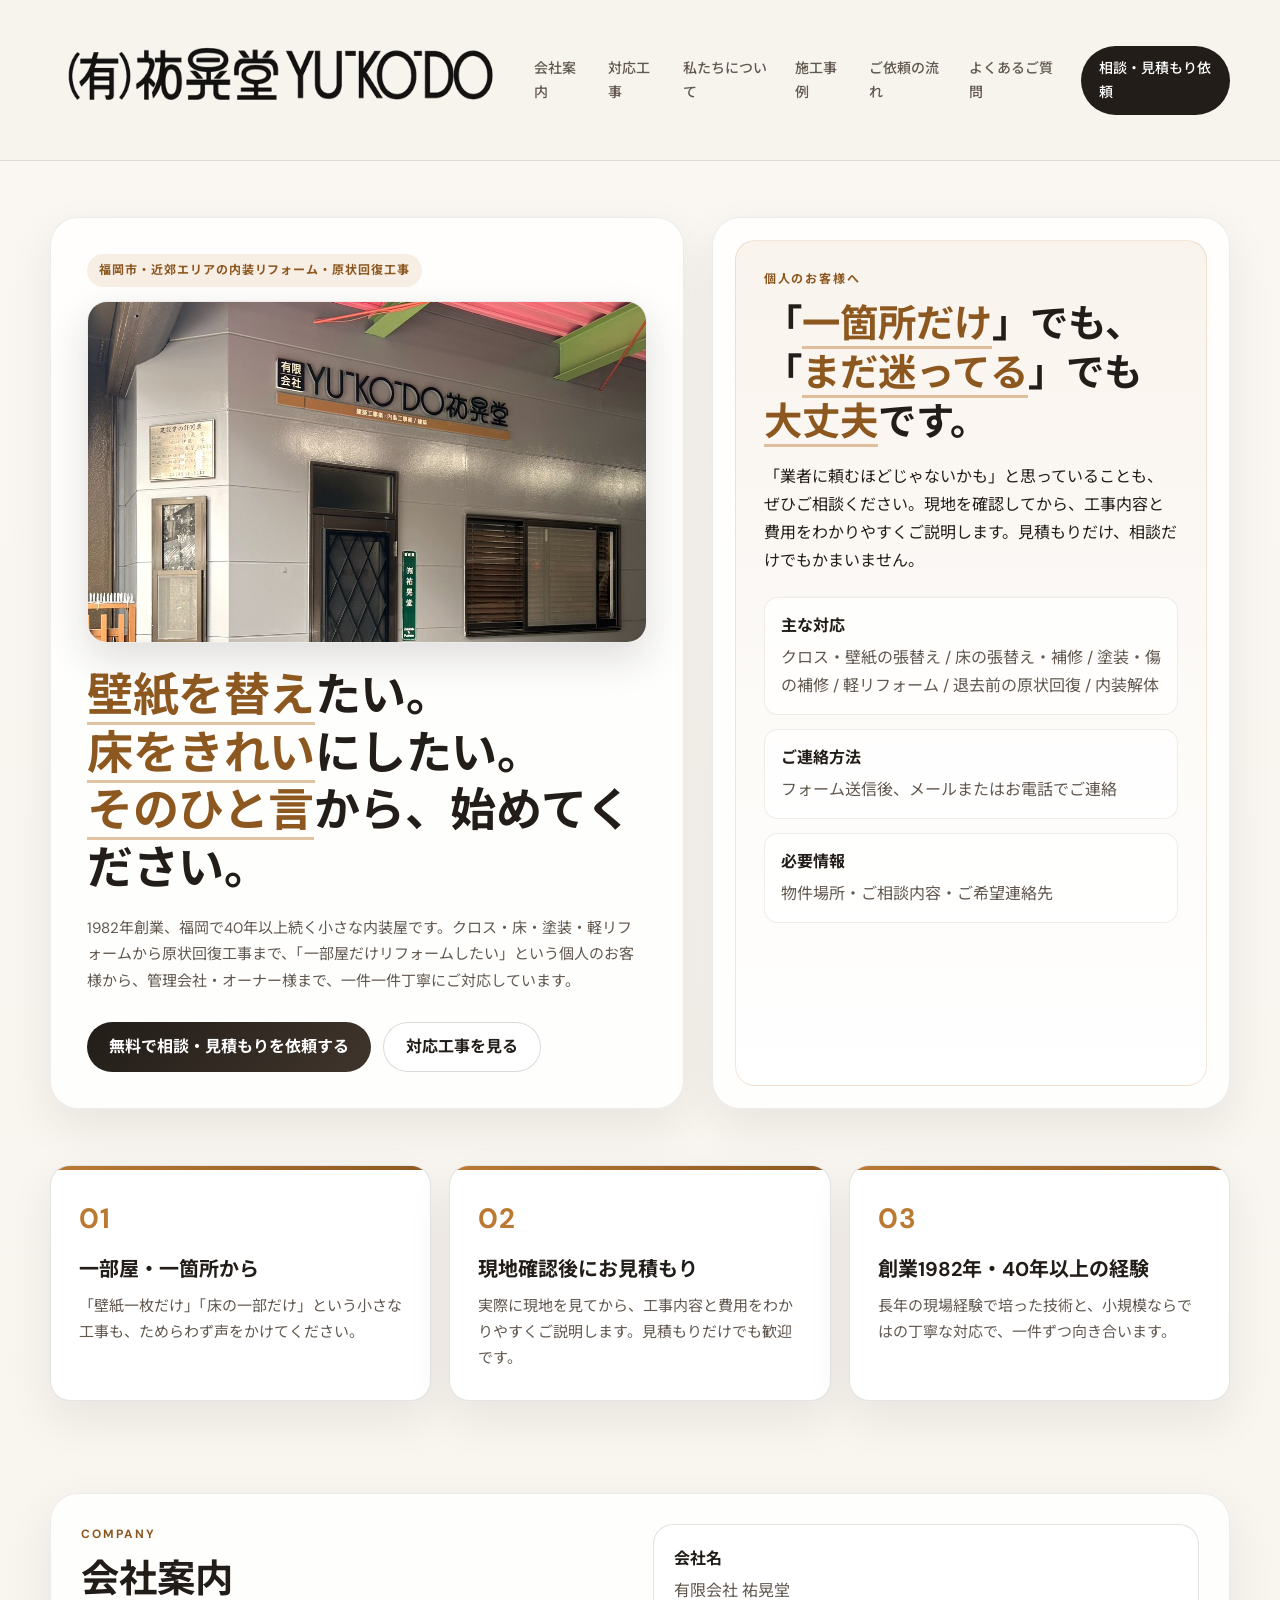
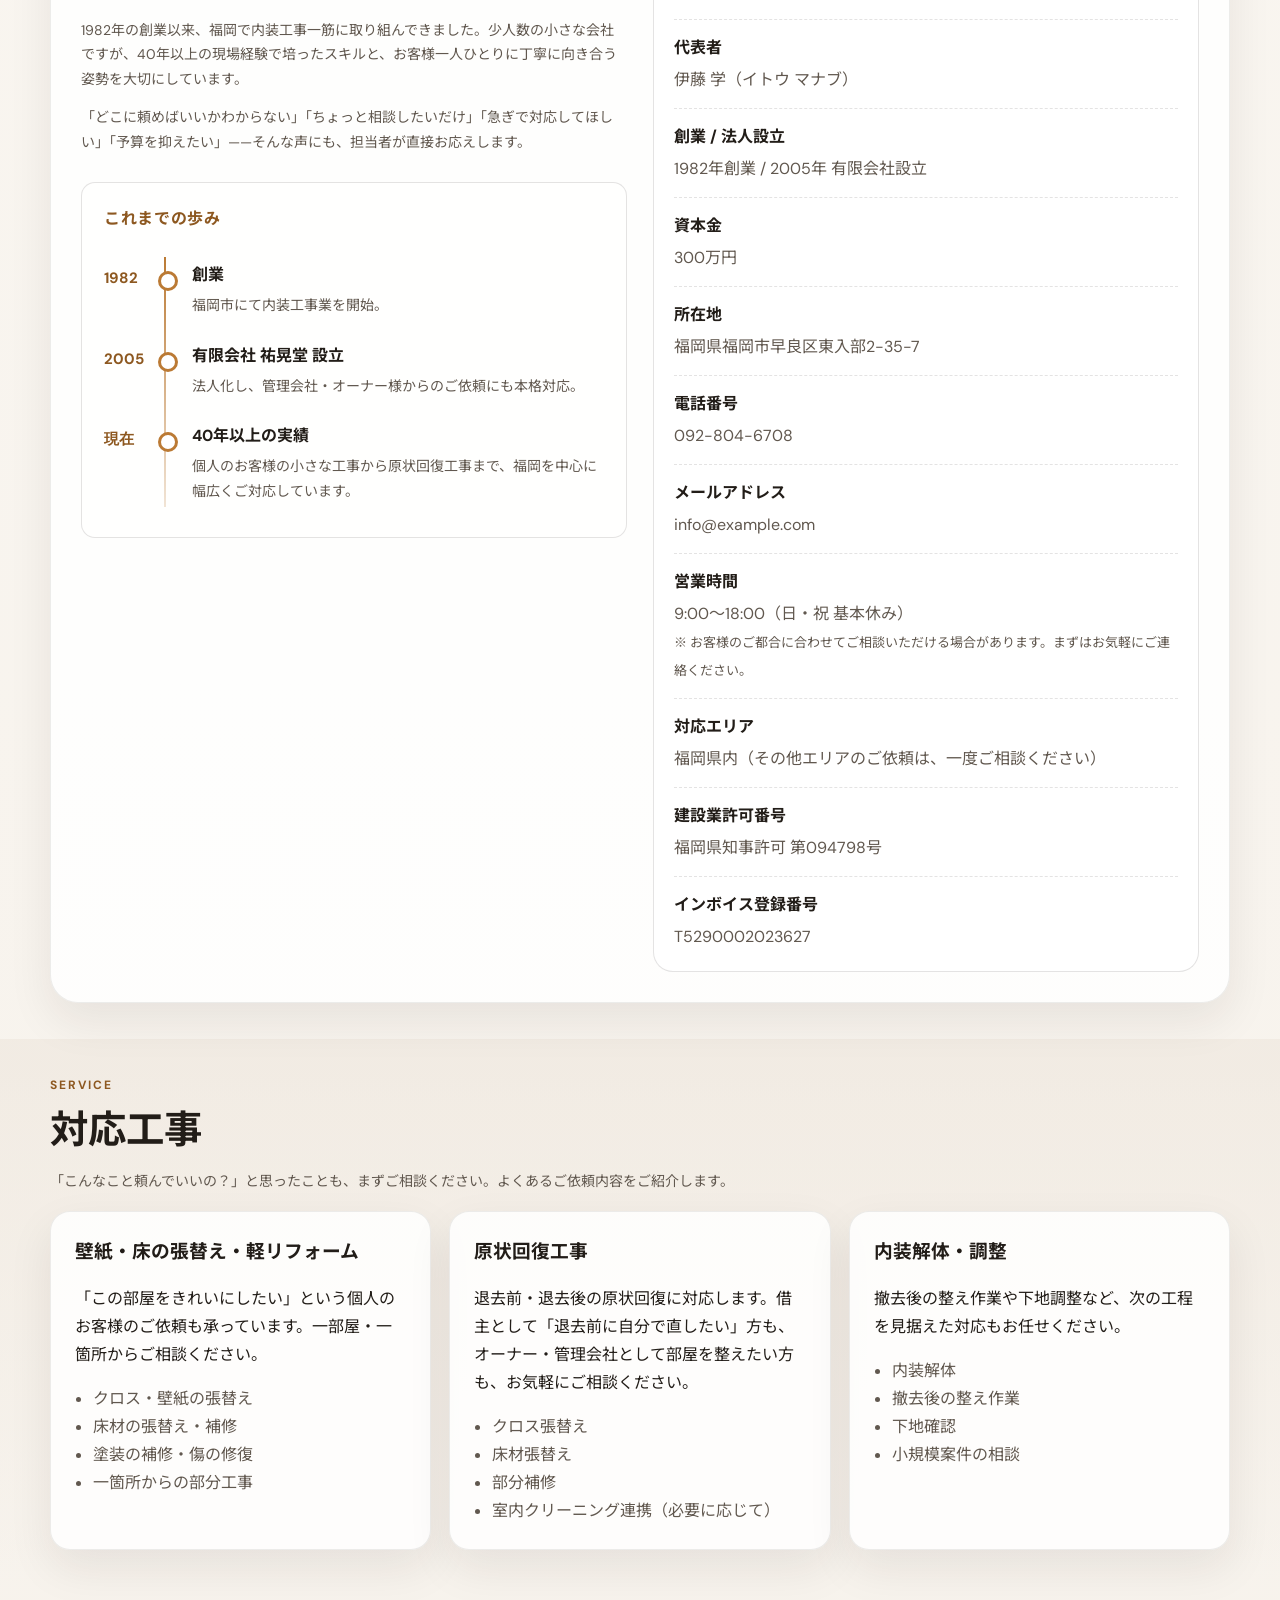
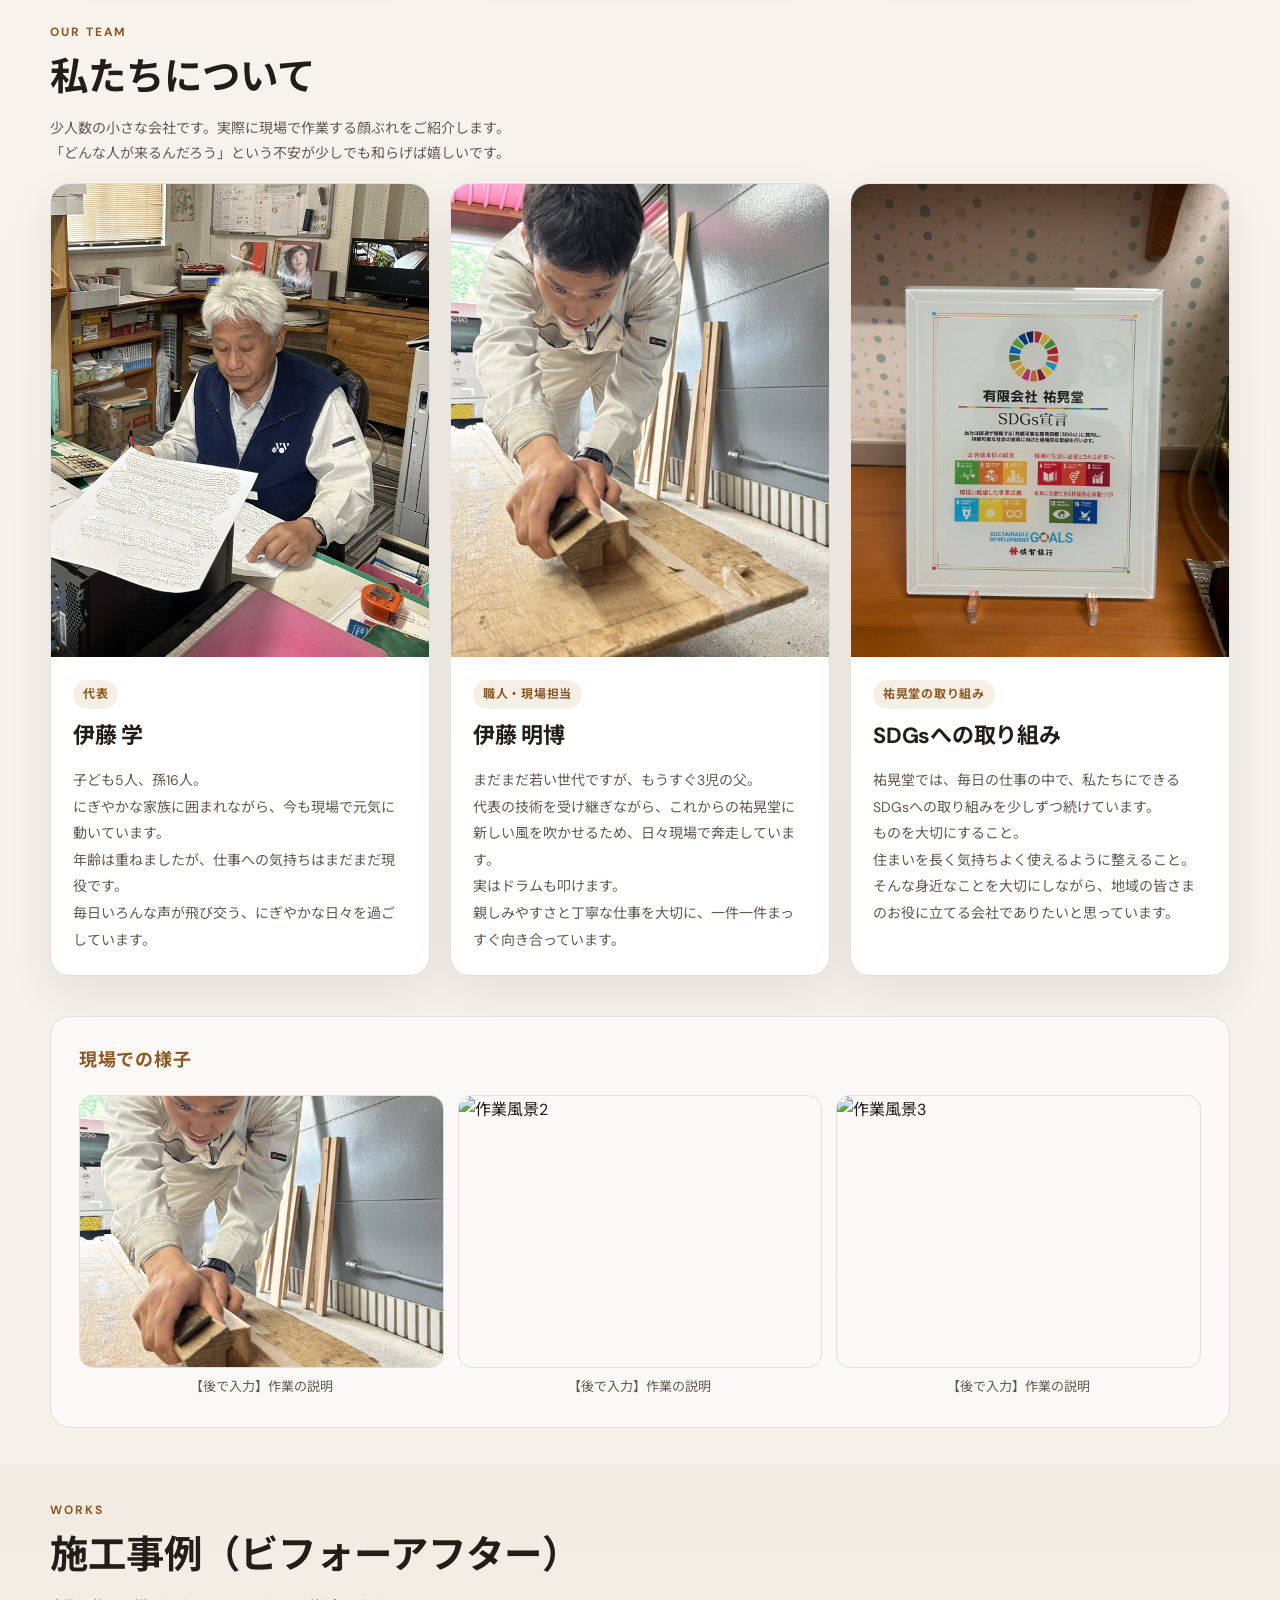
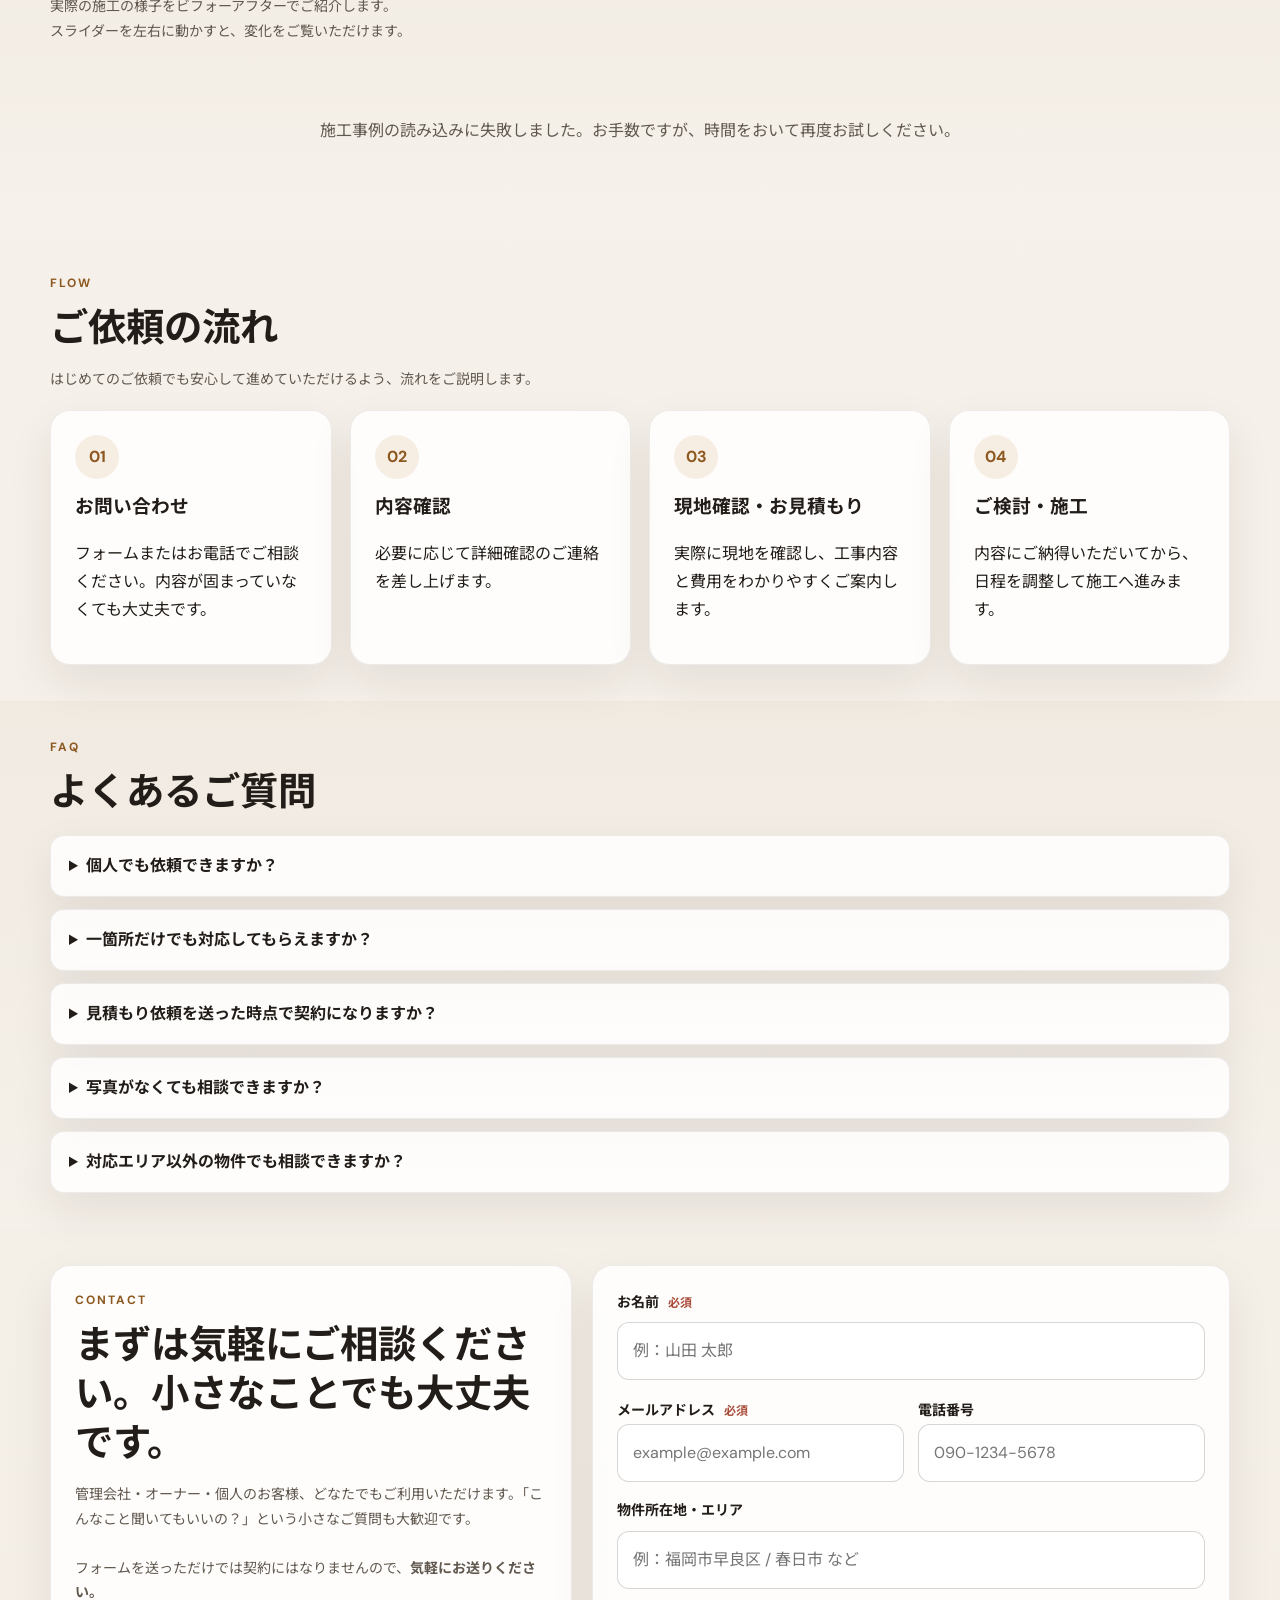
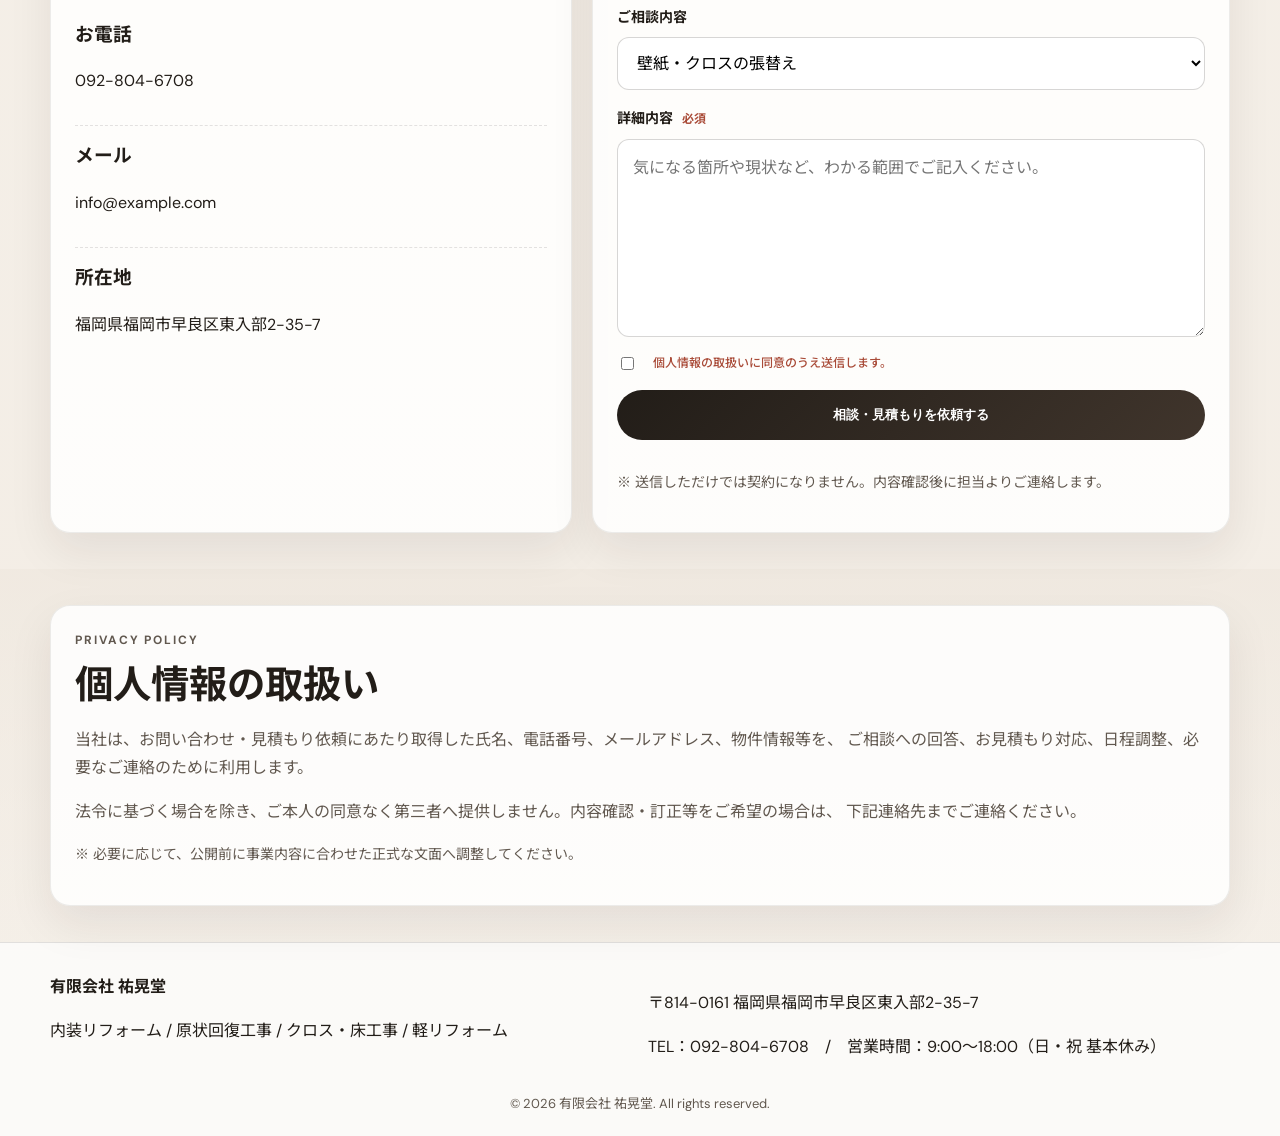
==== commit 9237b561: "Update index.html" ====
--- a/index.html
+++ b/index.html
@@ -250,7 +250,7 @@
     <p class="person-role">代表</p>
     <h3 class="person-name">伊藤 学</h3>
     <p class="person-message">
-      子ども5人、孫15人。<br>
+      子ども5人、孫16人。<br>
       にぎやかな家族に囲まれながら、今も現場で元気に動いています。<br>
       年齢は重ねましたが、仕事への気持ちはまだまだ現役です。<br>
       毎日いろんな声が飛び交う、にぎやかな日々を過ごしています。
--- a/styles.css
+++ b/styles.css
@@ -360,7 +360,9 @@
   margin: 0;
   color: var(--sub);
   font-size: 14px;
-  line-height: 1.7;
+  line-height: 1.9;
+  text-align: left;
+  word-break: normal;
 }
 
 .working-shots {
